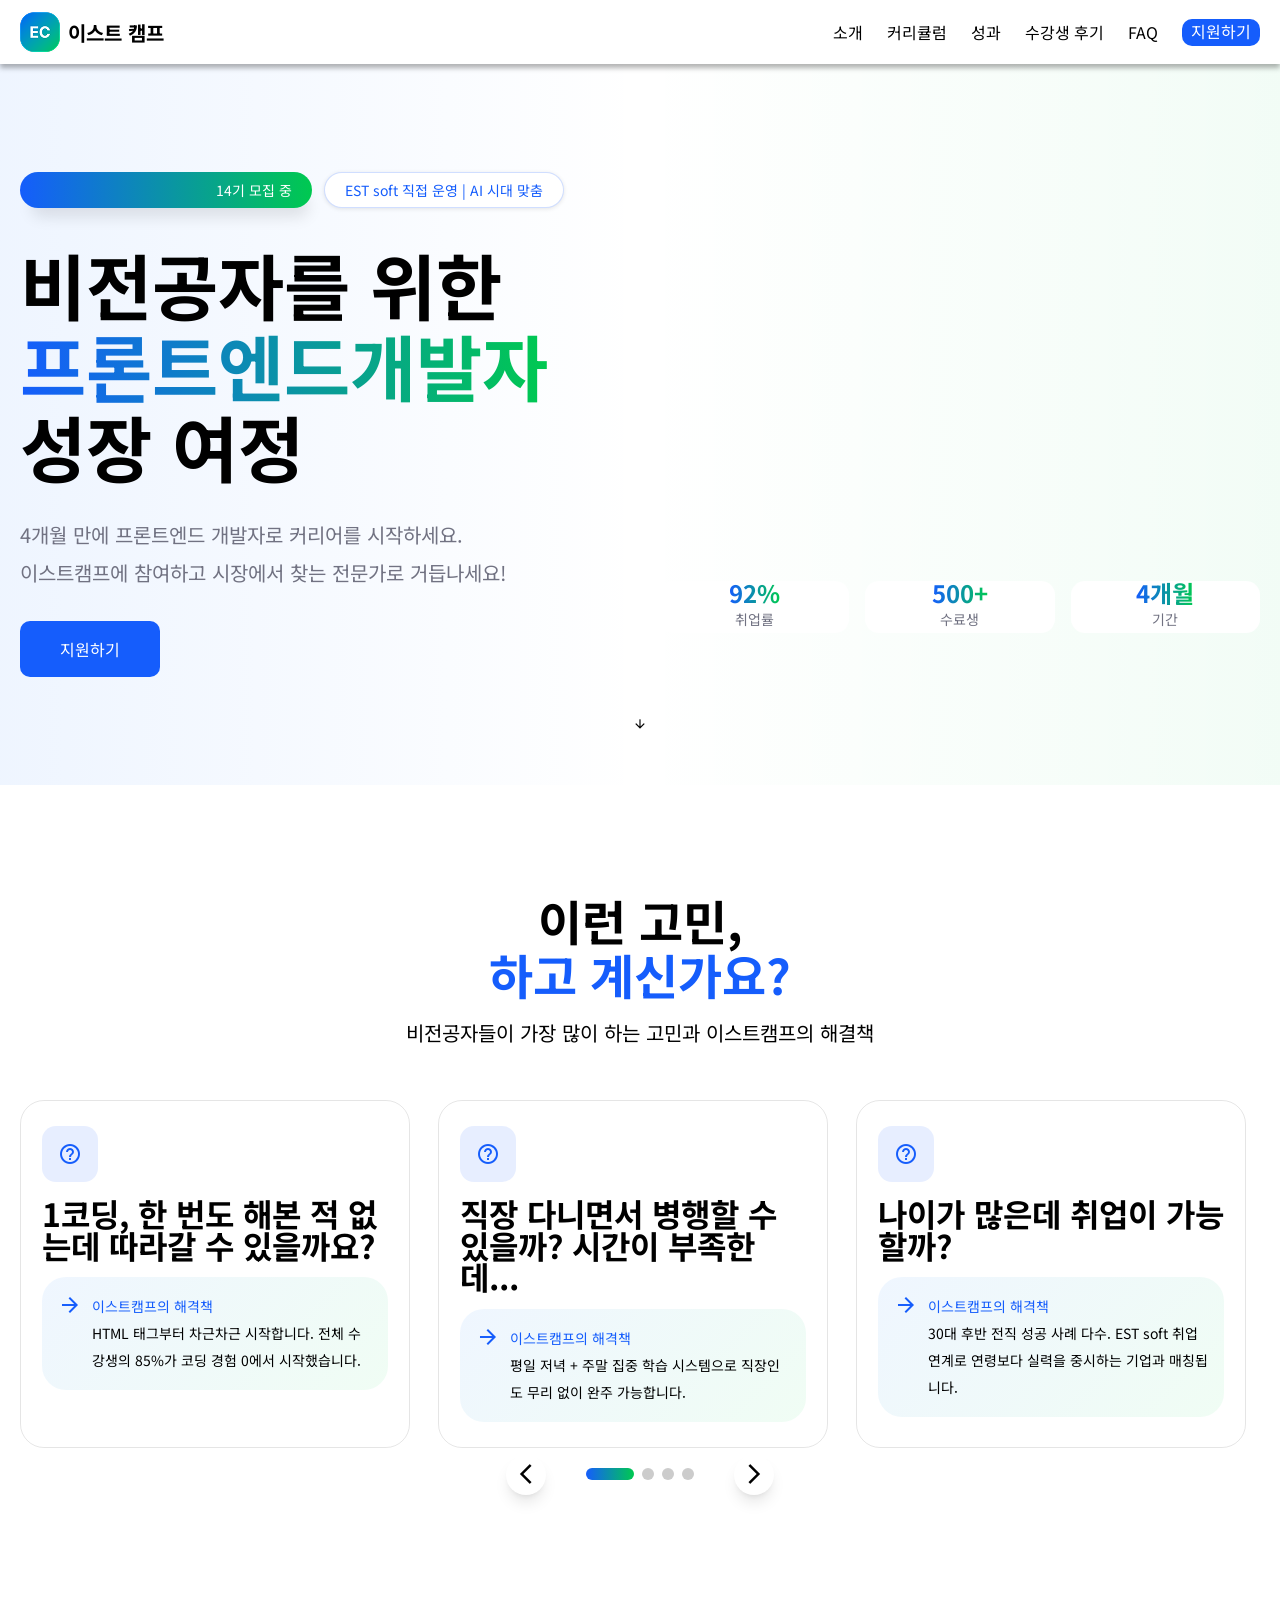
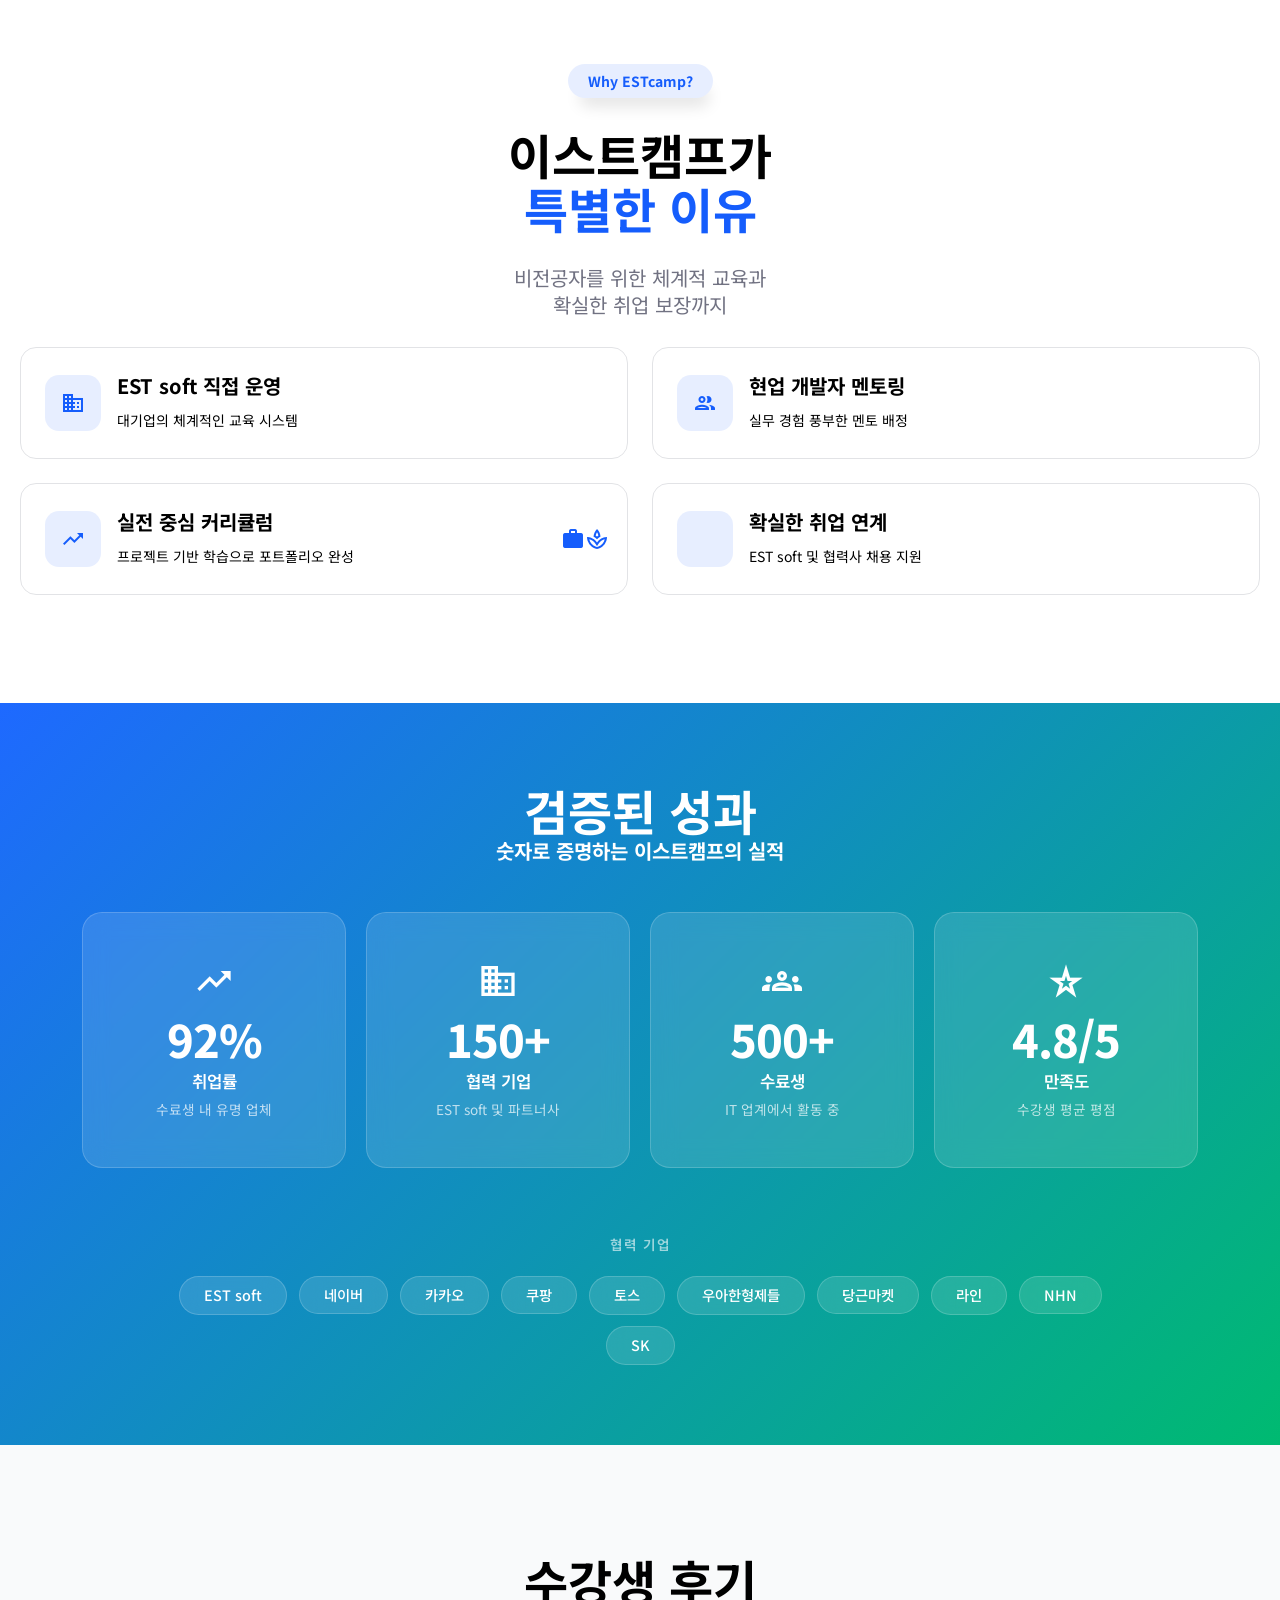
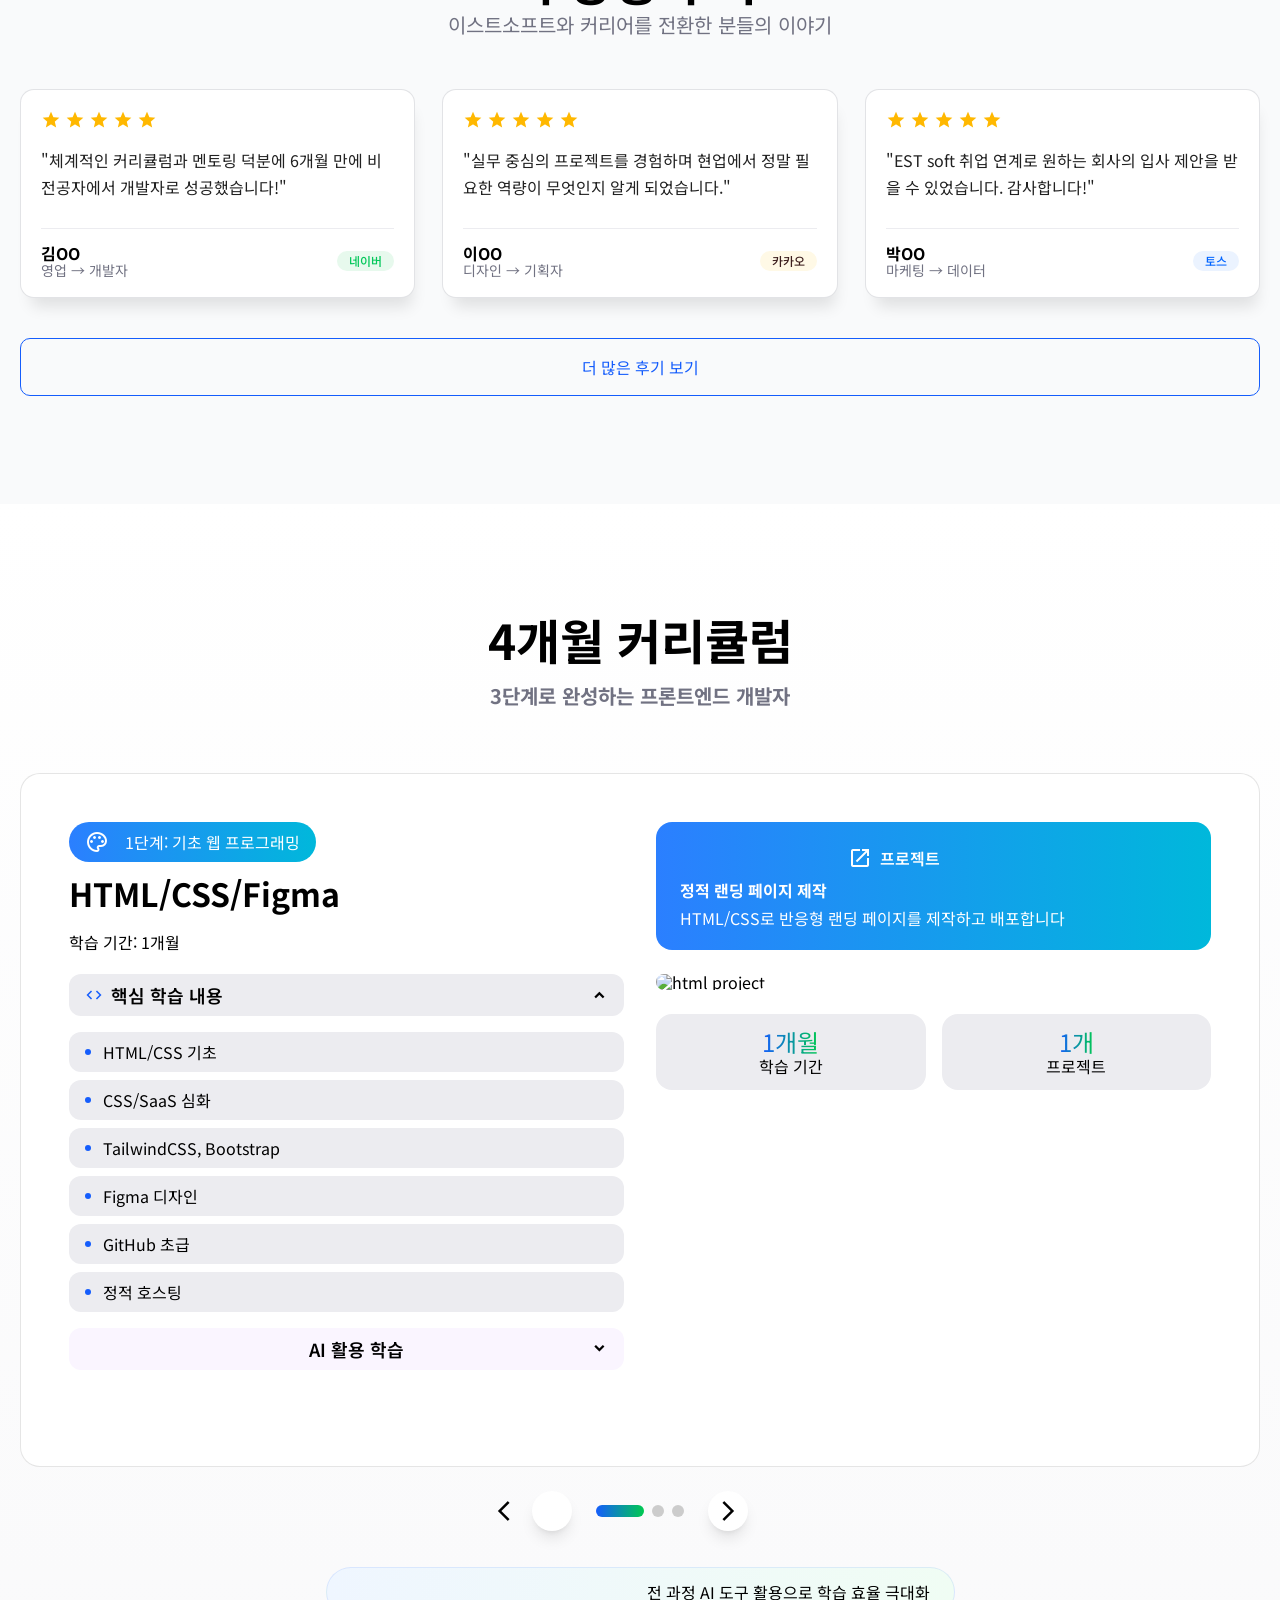
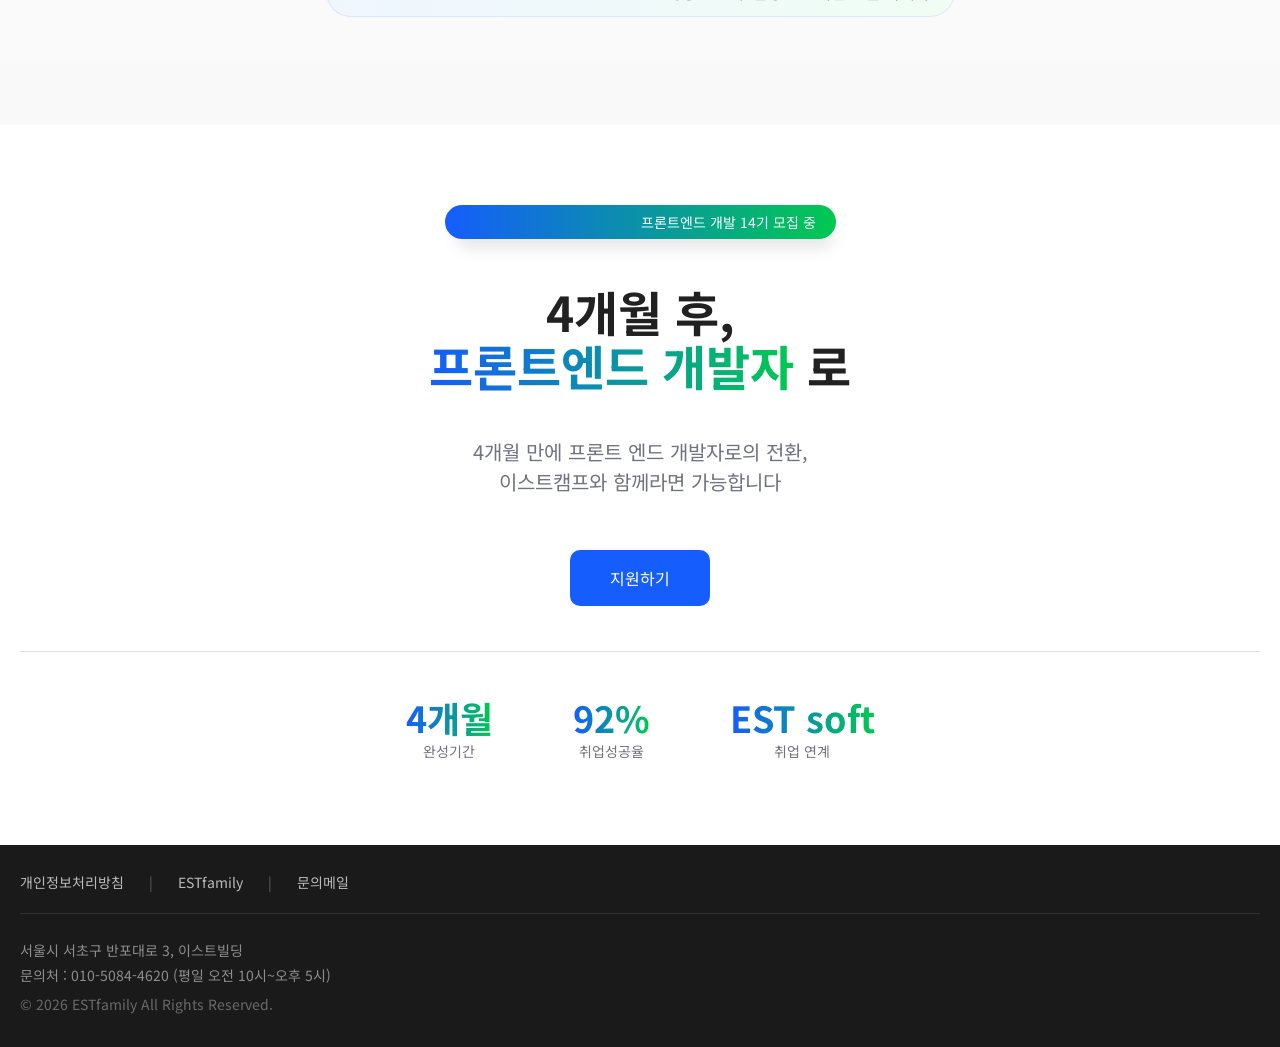
==== index.html @ 68cc57d1 "style: 수" ====
<!doctype html>
<html lang="ko">

<head>
  <meta charset="UTF-8" />
  <meta name="viewport" content="width=device-width, initial-scale=1.0" />
  <title>이스트캠프 | 프론트엔드 14기</title>
  <link rel="preconnect" href="https://fonts.googleapis.com" />
  <link rel="preconnect" href="https://fonts.gstatic.com" crossorigin />
  <link href="https://fonts.googleapis.com/css2?family=Noto+Sans+KR:wght@100..900&display=swap" rel="stylesheet" />
  <link href="https://fonts.googleapis.com/icon?family=Material+Icons" rel="stylesheet" />
  <link href="https://fonts.googleapis.com/icon?family=Material+Icons+Outlined" rel="stylesheet" />
  <link rel="stylesheet" href="https://cdnjs.cloudflare.com/ajax/libs/font-awesome/7.0.1/css/all.min.css"
    integrity="sha512-2SwdPD6INVrV/lHTZbO2nodKhrnDdJK9/kg2XD1r9uGqPo1cUbujc+IYdlYdEErWNu69gVcYgdxlmVmzTWnetw=="
    crossorigin="anonymous" referrerpolicy="no-referrer" />
  <link rel="stylesheet" href="css/common.css" />
  <link rel="stylesheet" href="css/index.css" />
</head>

<body>
  <!-- header - 김기용 -->
  <header class="header">
    <div class="container">
      <h1 class="logo">
        <a href="index.html">
          <img src="img/logo.png" alt="logo" />
          <span class="hidden">EC</span>
        </a>
        <a href="index.html " class="text-logo">이스트 캠프</a>
      </h1>
      <nav>
        <ul>
          <li>
            <a href="#" class="text-nav">소개</a>
          </li>
          <li>
            <a href="#" class="text-nav">커리큘럼</a>
          </li>
          <li>
            <a href="#" class="text-nav">성과</a>
          </li>
          <li>
            <a href="#" class="text-nav">수강생 후기</a>
          </li>
          <li>
            <a href="#" class="text-nav">FAQ</a>
          </li>
          <li>
            <a href="#" class="btn btn-header">지원하기</a>
          </li>
        </ul>
      </nav>
    </div>
  </header>
  <main>
    <!-- hero sectiton - 송민혁 -->
    <section class="hero">
      <div class="container hero-wrapper">
        <header class="hero-content">
          <div class="badge-wrapper">
            <div class="badge">
              <span class="material-icons-outlined">auto_awesome</span>
              <span>14기 모집 중</span>
            </div>
            <div class="badge hero-badge-highlight">
              <span>EST soft 직접 운영 | AI 시대 맞춤</span>
            </div>
          </div>
          <h2 class="text-heading-3xl">
            비전공자를 위한
            <br />
            <span class="hero-highlight">프론트엔드개발자</span>
            <br />
            성장 여정
          </h2>
          <div class="hero-proposal">
            <p>
              4개월 만에 프론트엔드 개발자로
              <span class="mobile-br">커리어를 시작하세요.</span>
            </p>
            <p>
              이스트캠프에 참여하고
              <span class="mobile-br">
                시장에서 찾는 전문가로 거듭나세요!
              </span>
            </p>
          </div>
          <a href="#" class="btn">지원하기</a>
        </header>
        <div class="hero-media">
          <div class="hero-video">
            <iframe title="est camp 소개 동영상"
              src="https://www.youtube-nocookie.com/embed/PWPERYpcpDg?si=aZOlWCtdLOtE6-eq&autoplay=1&mute=1"
              allow="autoplay"></iframe>
          </div>
          <ul class="hero-stat-wrapper">
            <li class="stat-item">
              <strong>92%</strong>
              <p>취업률</p>
            </li>
            <li class="stat-item">
              <strong>500+</strong>
              <p>수료생</p>
            </li>
            <li class="stat-item">
              <strong>4개월</strong>
              <p>기간</p>
            </li>
          </ul>
        </div>
      </div>
      <span class="material-icons-outlined arrow-down" aria-hidden="true">
        arrow_downward
      </span>
    </section>

    <!-- problem section - 김기용 -->
    <section class="problem">
      <div class="container problem-wrapper">
        <div class="flex-column problem-content">
          <h2 class="text-heading-2xl">
            이런 고민,
            <br />
            <span>하고 계신가요?</span>
          </h2>
          <p>비전공자들이 가장 많이 하는 고민과 이스트캠프의 해결책</p>
        </div>
        <div class="problem-slide">
          <input type="radio" name="slide" id="slide01" checked />
          <input type="radio" name="slide" id="slide02" />
          <input type="radio" name="slide" id="slide03" />
          <input type="radio" name="slide" id="slide04" />
          <div class="slide">
            <div class="question">
              <div class="icon-box">
                <span class="material-icons-outlined">help_outline</span>
              </div>
              <h3 class="question-text text-heading-xl">
                1코딩, 한 번도 해본 적 없는데 따라갈 수 있을까요?
              </h3>
              <div class="answer-box">
                <span class="material-icons-outlined">arrow_forward</span>
                <div class="answer">
                  <p>이스트캠프의 해격책</p>
                  <p>
                    HTML 태그부터 차근차근 시작합니다. 전체 수강생의 85%가
                    코딩 경험 0에서 시작했습니다.
                  </p>
                </div>
              </div>
            </div>
            <div class="question">
              <div class="icon-box">
                <span class="material-icons-outlined">help_outline</span>
              </div>
              <h3 class="question-text text-heading-xl">
                직장 다니면서 병행할 수 있을까? 시간이 부족한데...
              </h3>
              <div class="answer-box">
                <span class="material-icons-outlined">arrow_forward</span>
                <div class="answer">
                  <p>이스트캠프의 해격책</p>
                  <p>
                    평일 저녁 + 주말 집중 학습 시스템으로 직장인도 무리 없이
                    완주 가능합니다.
                  </p>
                </div>
              </div>
            </div>
            <div class="question">
              <div class="icon-box">
                <span class="material-icons-outlined">help_outline</span>
              </div>
              <h3 class="question-text text-heading-xl">
                나이가 많은데 취업이 가능할까?
              </h3>
              <div class="answer-box">
                <span class="material-icons-outlined">arrow_forward</span>
                <div class="answer">
                  <p>이스트캠프의 해격책</p>
                  <p>
                    30대 후반 전직 성공 사례 다수. EST soft 취업 연계로
                    연령보다 실력을 중시하는 기업과 매칭됩니다.
                  </p>
                </div>
              </div>
            </div>
            <div class="question">
              <div class="icon-box">
                <span class="material-icons-outlined">help_outline</span>
              </div>
              <h3 class="question-text text-heading-xl">
                수강료를 투자했는데 실패하면 어떡하지?
              </h3>
              <div class="answer-box">
                <span class="material-icons-outlined">arrow_forward</span>
                <div class="answer">
                  <p>이스트캠프의 해격책</p>
                  <p>
                    1:1 멘토링과 학습 관리 시스템으로 중도 포기율 5% 미만.
                    완주율 95%를 자랑합니다.
                  </p>
                </div>
              </div>
            </div>
            <div class="question">
              <div class="icon-box">
                <span class="material-icons-outlined">help_outline</span>
              </div>
              <h3 class="question-text text-heading-xl">
                혼자 공부하다 막히면 어떻게 하지?
              </h3>
              <div class="answer-box">
                <span class="material-icons-outlined">arrow_forward</span>
                <div class="answer">
                  <p>이스트캠프의 해격책</p>
                  <p>
                    24시간 질문 채널과 주 3회 실시간 멘토링으로 막히는 부분을
                    즉시 해결합니다.
                  </p>
                </div>
              </div>
            </div>
            <div class="question">
              <div class="icon-box">
                <span class="material-icons-outlined">help_outline</span>
              </div>
              <h3 class="question-text text-heading-xl">
                포트폴리오가 없는데 어떻게 취업하지?
              </h3>
              <div class="answer-box">
                <span class="material-icons-outlined">arrow_forward</span>
                <div class="answer">
                  <p>이스트캠프의 해격책</p>
                  <p>
                    3개의 실전 프로젝트로 취업에 필요한 포트폴리오를
                    자연스럽게 완성합니다.
                  </p>
                </div>
              </div>
            </div>
          </div>
          <div class="slide-button">
            <a href="">
              <label for="slide01" class="left">
                <span class="material-icons-outlined">arrow_back_ios</span>
              </label>
              <label for="slide01" class="left">
                <span class="material-icons-outlined">arrow_back_ios</span>
              </label>
              <label for="slide02" class="left">
                <span class="material-icons-outlined">arrow_back_ios</span>
              </label>
              <label for="slide03" class="left">
                <span class="material-icons-outlined">arrow_back_ios</span>
              </label>
            </a>
            <div class="problem-nav">
              <div></div>
              <div></div>
              <div></div>
              <div></div>
            </div>
            <a href="">
              <label for="slide02" class="right">
                <span class="material-icons-outlined">arrow_forward_ios</span>
              </label>
              <label for="slide03" class="right">
                <span class="material-icons-outlined">arrow_forward_ios</span>
              </label>
              <label for="slide04" class="right">
                <span class="material-icons-outlined">arrow_forward_ios</span>
              </label>
              <label for="slide04" class="right">
                <span class="material-icons-outlined">arrow_forward_ios</span>
              </label>
            </a>
          </div>
        </div>
      </div>
    </section>

    <!-- solution section - 송민혁 -->
    <section>
      <div class="container solution">
        <header>
          <div class="badge solution-badge">
            <span>Why ESTcamp?</span>
          </div>
          <h3 class="text-heading-2xl">
            이스트캠프가
            <br />
            <span class="solution-highlight">특별한 이유</span>
          </h3>
          <p class="solution-desc">
            비전공자를 위한 체계적 교육과
            <br />
            확실한 취업 보장까지
          </p>
        </header>
        <ul class="solution-card-container">
          <li class="solution-card-wrapper">
            <div class="solution-card">
              <div class="icon-box">
                <span class="material-icons-outlined">business</span>
              </div>
              <div class="solution-card-text">
                <h4 class="text-heading-l">EST soft 직접 운영</h4>
                <p class="solution-card-desc">
                  대기업의 체계적인 교육 시스템
                </p>
              </div>
            </div>
            <div class="solution-card">
              <div class="icon-box">
                <span class="material-icons-outlined">people</span>
              </div>
              <div class="solution-card-text">
                <h4 class="text-heading-l">현업 개발자 멘토링</h4>
                <p class="solution-card-desc">실무 경험 풍부한 멘토 배정</p>
              </div>
            </div>
          </li>
          <li class="solution-card-wrapper">
            <div class="solution-card">
              <div class="icon-box">
                <span class="material-icons-outlined">trending_up</span>
              </div>
              <div class="solution-card-text">
                <h4 class="text-heading-l">실전 중심 커리큘럼</h4>
                <p class="solution-card-desc">
                  프로젝트 기반 학습으로 포트폴리오 완성
                </p>
              </div>
            </div>
            <div class="solution-card">
              <div class="icon-box">
                <span class="material-icons-outlined">workspace_premium</span>
              </div>
              <div class="solution-card-text">
                <h4 class="text-heading-l">확실한 취업 연계</h4>
                <p class="solution-card-desc">EST soft 및 협력사 채용 지원</p>
              </div>
            </div>
          </li>
        </ul>
      </div>
    </section>

    <!-- result section - 강형규 -->
    <section class="result" aria-labelledby="result-title">
      <div class="container flex-column margin-auto">
        <header class="result-header">
          <h3 id="result-title" class="text-heading-2xl">검증된 성과</h3>
          <p class="text-heading-l">숫자로 증명하는 이스트캠프의 실적</p>
        </header>

        <div class="result-grid">
          <div class="result-card">
            <span class="material-icons-outlined result-icon">
              trending_up
            </span>
            <div class="result-value">92%</div>
            <p class="result-label">
              취업률
              <br />
              <span>수료생 내 유명 업체</span>
            </p>
          </div>

          <div class="result-card">
            <span class="material-icons-outlined result-icon">business</span>
            <div class="result-value">150+</div>
            <p class="result-label">
              협력 기업
              <br />
              <span>EST soft 및 파트너사</span>
            </p>
          </div>

          <div class="result-card">
            <span class="material-icons-outlined result-icon">groups</span>
            <div class="result-value">500+</div>
            <p class="result-label">
              수료생
              <br />
              <span>IT 업계에서 활동 중</span>
            </p>
          </div>

          <div class="result-card">
            <span class="material-icons-outlined result-icon">star_rate</span>
            <div class="result-value">4.8/5</div>
            <p class="result-label">
              만족도
              <br />
              <span>수강생 평균 평점</span>
            </p>
          </div>
        </div>

        <footer class="partner-footer">
          <p class="partner-title">협력 기업</p>
          <div class="partner-list">
            <button class="partner-chip">EST soft</button>
            <button class="partner-chip">네이버</button>
            <button class="partner-chip">카카오</button>
            <button class="partner-chip">쿠팡</button>
            <button class="partner-chip">토스</button>
            <button class="partner-chip">우아한형제들</button>
            <button class="partner-chip">당근마켓</button>
            <button class="partner-chip">라인</button>
            <button class="partner-chip">NHN</button>
            <button class="partner-chip">SK</button>
          </div>
        </footer>
      </div>
    </section>

    <!-- review section - 강형규 -->
    <section class="review" aria-labelledby="review-title">
      <div class="container flex-column margin-auto">
        <header class="review-header">
          <h3 id="review-title" class="text-heading-2xl">수강생 후기</h3>
          <p class="review-subtitle">
            이스트소프트와 커리어를 전환한 분들의 이야기
          </p>
        </header>

        <div class="review-grid">
          <article class="review-card">
            <div class="review-rating">
              <span class="material-icons">star</span>
              <span class="material-icons">star</span>
              <span class="material-icons">star</span>
              <span class="material-icons">star</span>
              <span class="material-icons">star</span>
            </div>
            <p class="review-text">
              "체계적인 커리큘럼과 멘토링 덕분에 6개월 만에 비전공자에서
              개발자로 성공했습니다!"
            </p>
            <div class="review-author">
              <div class="author-info">
                <span class="author-name">김OO</span>
                <span class="author-path">영업 → 개발자</span>
              </div>
              <span class="company-badge naver">네이버</span>
            </div>
          </article>

          <article class="review-card">
            <div class="review-rating">
              <span class="material-icons">star</span>
              <span class="material-icons">star</span>
              <span class="material-icons">star</span>
              <span class="material-icons">star</span>
              <span class="material-icons">star</span>
            </div>
            <p class="review-text">
              "실무 중심의 프로젝트를 경험하며 현업에서 정말 필요한 역량이
              무엇인지 알게 되었습니다."
            </p>
            <div class="review-author">
              <div class="author-info">
                <span class="author-name">이OO</span>
                <span class="author-path">디자인 → 기획자</span>
              </div>
              <span class="company-badge kakao">카카오</span>
            </div>
          </article>

          <article class="review-card">
            <div class="review-rating">
              <span class="material-icons">star</span>
              <span class="material-icons">star</span>
              <span class="material-icons">star</span>
              <span class="material-icons">star</span>
              <span class="material-icons">star</span>
            </div>
            <p class="review-text">
              "EST soft 취업 연계로 원하는 회사의 입사 제안을 받을 수
              있었습니다. 감사합니다!"
            </p>
            <div class="review-author">
              <div class="author-info">
                <span class="author-name">박OO</span>
                <span class="author-path">마케팅 → 데이터</span>
              </div>
              <span class="company-badge toss">토스</span>
            </div>
          </article>
        </div>

        <div class="review-footer">
          <a href="#" class="btn btn-review-more">더 많은 후기 보기</a>
        </div>
      </div>
    </section>

    <!-- curriculum section - 안건욱 -->
    <section class="curriculum" aria-labelledby="curriculum-title">
      <div class="container flex-column margin-auto">
        <header class="curriculum-header">
          <h3 id="curriculum-title" class="text-heading-2xl">
            4개월 커리큘럼
          </h3>
          <p class="text-heading-l">3단계로 완성하는 프론트엔드 개발자</p>
        </header>
        <div class="curriculum-track" aria-roledescription="carousel" tabindex="0">
          <article class="curriculum-slide" aria-roledescription="slide" aria-labelledby="html-curriculum-title"
            id="card-1">
            <div class="curriculum-slide-content">
              <div class="curriculum-slide-tag">
                <span class="material-icons-outlined" aria-hidden="true">
                  palette
                </span>
                <span>1단계: 기초 웹 프로그래밍</span>
              </div>
              <h4 id="html-curriculum-title" class="text-heading-xl">
                HTML/CSS/Figma
              </h4>
              <p>학습 기간: 1개월</p>
              <details open class="curriculum-core">
                <summary class="curriculum-core-title">
                  <span>
                    <span class="material-icons-outlined" aria-hidden="true">
                      code
                    </span>
                    핵심 학습 내용
                  </span>
                </summary>
                <ul class="curriculum-core-list">
                  <li>HTML/CSS 기초</li>
                  <li>CSS/SaaS 심화</li>
                  <li>TailwindCSS, Bootstrap</li>
                  <li>Figma 디자인</li>
                  <li>GitHub 초급</li>
                  <li>정적 호스팅</li>
                </ul>
              </details>
              <details>
                <summary class="curriculum-ai-title">
                  <span>
                    <span class="material-icons-outlined" aria-hidden="true">
                      auto_awesome
                    </span>
                    AI 활용 학습
                  </span>
                </summary>
                <ul class="curriculum-ai-list">
                  <li>
                    <span class="material-icons-outlined" aria-hidden="true">
                      auto_awesome
                    </span>
                    AI로 HTML/CSS 코드 생성
                  </li>
                  <li>
                    <span class="material-icons-outlined" aria-hidden="true">
                      auto_awesome
                    </span>
                    Figma AI 플러그인으로 와이어프레임 생성
                  </li>
                  <li>
                    <span class="material-icons-outlined" aria-hidden="true">
                      auto_awesome
                    </span>
                    AI 이미지 생성으로 UI 제작
                  </li>
                </ul>
              </details>
            </div>
            <div class="curriculum-slide-visual">
              <div class="curriculum-project">
                <h5>
                  <span class="material-icons-outlined" aria-hidden="true">
                    rocket_launch
                  </span>
                  <span>프로젝트</span>
                </h5>
                <p class="curriculum-project-name">정적 랜딩 페이지 제작</p>
                <p>HTML/CSS로 반응형 랜딩 페이지를 제작하고 배포합니다</p>
              </div>
              <img class="curriculum-image"
                src="https://images.unsplash.com/photo-1634084462412-b54873c0a56d?crop=entropy&cs=tinysrgb&fit=max&fm=jpg&ixid=M3w3Nzg4Nzd8MHwxfHNlYXJjaHwzfHxtb2Rlcm4lMjB3ZWJzaXRlJTIwbGFuZGluZyUyMHBhZ2UlMjBkZXNpZ258ZW58MXx8fHwxNzc3NjExMTA0fDA&ixlib=rb-4.1.0&q=80&w=1080"
                alt="html project" loading="lazy" />
              <div class="curriculum-stats">
                <div class="curriculum-stat">
                  <p>1개월</p>
                  <p>학습 기간</p>
                </div>
                <div class="curriculum-stat">
                  <p>1개</p>
                  <p>프로젝트</p>
                </div>
              </div>
            </div>
          </article>
          <article class="curriculum-slide" aria-roledescription="slide" aria-labelledby="javascript-curriculum-title"
            id="card-2">
            <div class="curriculum-slide-content">
              <div class="curriculum-slide-tag">
                <span class="material-icons-outlined" aria-hidden="true">
                  code
                </span>
                <span>2단계: 동적 웹 프로그래밍</span>
              </div>
              <h4 id="javascript-curriculum-title" class="text-heading-xl">
                JavaScript
              </h4>
              <p>학습 기간: 1개월</p>
              <details open class="curriculum-core">
                <summary class="curriculum-core-title">
                  <span>
                    <span class="material-icons-outlined" aria-hidden="true">
                      code
                    </span>
                    핵심 학습 내용
                  </span>
                </summary>
                <ul class="curriculum-core-list">
                  <li>JavaScript 프로그래밍</li>
                  <li>JavaScript 코딩테스트</li>
                  <li>HTTP/HTTPS 통신</li>
                  <li>웹 개발자 도구</li>
                  <li>성능 측정/최적화</li>
                  <li>Web Vitals 분석</li>
                </ul>
              </details>
              <details>
                <summary class="curriculum-ai-title">
                  <span>
                    <span class="material-icons-outlined" aria-hidden="true">
                      auto_awesome
                    </span>
                    AI 활용 학습
                  </span>
                </summary>
                <ul class="curriculum-ai-list">
                  <li>
                    <span class="material-icons-outlined" aria-hidden="true">
                      auto_awesome
                    </span>
                    AI로 간단한 JS 코드 작성
                  </li>
                  <li>
                    <span class="material-icons-outlined" aria-hidden="true">
                      auto_awesome
                    </span>
                    테스트 코드 자동 생성
                  </li>
                </ul>
              </details>
            </div>
            <div class="curriculum-slide-visual">
              <div class="curriculum-project">
                <h5>
                  <span class="material-icons-outlined" aria-hidden="true">
                    rocket_launch
                  </span>
                  <span>프로젝트</span>
                </h5>
                <p class="curriculum-project-name">인터랙티브 웹 앱</p>
                <p>
                  JavaScript로 동적인 기능을 가진 웹 애플리케이션을 구현합니다
                </p>
              </div>
              <img class="curriculum-image"
                src="https://images.unsplash.com/photo-1551288049-bebda4e38f71?crop=entropy&cs=tinysrgb&fit=max&fm=jpg&ixid=M3w3Nzg4Nzd8MHwxfHNlYXJjaHwzfHxpbnRlcmFjdGl2ZSUyMHdlYiUyMGFwcGxpY2F0aW9uJTIwZGFzaGJvYXJkfGVufDF8fHx8MTc3NzYxMTEwNHww&ixlib=rb-4.1.0&q=80&w=1080"
                alt="javascript project" loading="lazy" />
              <div class="curriculum-stats">
                <div class="curriculum-stat">
                  <p>1개월</p>
                  <p>학습 기간</p>
                </div>
                <div class="curriculum-stat">
                  <p class="">1개</p>
                  <p>프로젝트</p>
                </div>
              </div>
            </div>
          </article>
          <article class="curriculum-slide" aria-roledescription="slide" aria-labelledby="react-curriculum-title"
            id="card-3">
            <div class="curriculum-slide-content">
              <div class="curriculum-slide-tag">
                <span class="material-icons-outlined" aria-hidden="true">
                  rocket_launch
                </span>
                <span>3단계: React 프로젝트</span>
              </div>
              <h4 id="react-curriculum-title" class="text-heading-xl">
                React/TypeScript/Firebase
              </h4>
              <p>학습 기간: 2개월</p>
              <details open class="curriculum-core">
                <summary class="curriculum-core-title">
                  <span>
                    <span class="material-icons-outlined" aria-hidden="true">
                      code
                    </span>
                    핵심 학습 내용
                  </span>
                </summary>
                <ul class="curriculum-core-list">
                  <li>React.js/TypeScript</li>
                  <li>TDD 개발</li>
                  <li>웹팩 번들링</li>
                  <li>GitHub 중급</li>
                  <li>Firebase 백엔드</li>
                  <li>테스트 (Jest, TDD)</li>
                  <li>성능 최적화</li>
                </ul>
              </details>
              <details>
                <summary class="curriculum-ai-title">
                  <span>
                    <span class="material-icons-outlined" aria-hidden="true">
                      auto_awesome
                    </span>
                    AI 활용 학습
                  </span>
                </summary>
                <ul class="curriculum-ai-list">
                  <li>
                    <span class="material-icons-outlined" aria-hidden="true">
                      auto_awesome
                    </span>
                    React + AI API 연동
                  </li>
                  <li>
                    <span class="material-icons-outlined" aria-hidden="true">
                      auto_awesome
                    </span>
                    Copilot으로 TypeScript 자동완성
                  </li>
                  <li>
                    <span class="material-icons-outlined" aria-hidden="true">
                      auto_awesome
                    </span>
                    AI 기반 코드 리팩토링
                  </li>
                </ul>
              </details>
            </div>
            <div class="curriculum-slide-visual">
              <div class="curriculum-project">
                <h5>
                  <span class="material-icons-outlined" aria-hidden="true">
                    rocket_launch
                  </span>
                  <span>프로젝트</span>
                </h5>
                <p class="curriculum-project-name text-body-xl">
                  팀 협업 SPA 프로젝트
                </p>
                <p>
                  React로 완성도 높은 Single Page Application을 팀과 함께
                  구축합니다
                </p>
              </div>
              <img class="curriculum-image"
                src="https://images.unsplash.com/photo-1633356122544-f134324a6cee?crop=entropy&cs=tinysrgb&fit=max&fm=jpg&ixid=M3w3Nzg4Nzd8MHwxfHNlYXJjaHwxfHxyZWFjdCUyMGFwcGxpY2F0aW9uJTIwbW9iaWxlJTIwcmVzcG9uc2l2ZXxlbnwxfHx8fDE3Nzc2MTExMDV8MA&ixlib=rb-4.1.0&q=80&w=1080"
                alt="react project" loading="lazy" />
              <div class="curriculum-stats">
                <div class="curriculum-stat">
                  <p>2개월</p>
                  <p>학습 기간</p>
                </div>
                <div class="curriculum-stat">
                  <p>1개</p>
                  <p>프로젝트</p>
                </div>
              </div>
            </div>
          </article>
        </div>
        <div class="curriculum-navigation">
          <a href="#card-1" class="previous previous-first" aria-hidden="true" tabindex="-1" inert>
            <span class="material-icons-outlined" aria-hidden="true">
              arrow_back_ios_new
            </span>
          </a>
          <a href="#card-1" class="previous previous-second" aria-hidden="true" tabindex="-1">
            <span class="material-icons-outlined" aria-hidden="true">
              arrow_back_ios_new
            </span>
          </a>
          <a href="#card-2" class="previous previous-third" aria-hidden="true" tabindex="-1">
            <span class="material-icons-outlined" aria-hidden="true">
              arrow_back_ios_new
            </span>
          </a>
          <div class="navigation-indicators" aria-hidden="true">
            <div></div>
            <div></div>
            <div></div>
          </div>
          <a href="#card-2" class="next next-first" aria-label="다음 슬라이드">
            <span class="material-icons-outlined" aria-hidden="true">
              arrow_forward_ios
            </span>
          </a>
          <a href="#card-3" class="next next-second" aria-label="다음 슬라이드">
            <span class="material-icons-outlined" aria-hidden="true">
              arrow_forward_ios
            </span>
          </a>
          <a href="#card-3" class="next next-third" aria-label="다음 슬라이드" inert>
            <span class="material-icons-outlined" aria-hidden="true">
              arrow_forward_ios
            </span>
          </a>
        </div>

        <div class="curriculum-badge">
          <span class="material-icons-outlined" aria-hidden="true">
            auto_awesome
          </span>
          전 과정 AI 도구 활용으로 학습 효율 극대화
        </div>
      </div>
    </section>
    <!-- //안건욱 -->

    <!-- cta section - 남윤동 -->
    <section class="cta" aria-labelledby="cta-title">
      <div class="container">
        <div class="cta-content">
          <div class="badge">
            <span class="material-icons-outlined">auto_awesome</span>
            <span>프론트엔드 개발 14기 모집 중</span>
          </div>

          <h2 id="cta-title" class="cta-heading">
            4개월 후,
            <br />
            <span class="gradient-text">프론트엔드 개발자</span>
            로
          </h2>
          <p class="cta-desc">
            4개월 만에 프론트 엔드 개발자로의 전환,
            <br />
            이스트캠프와 함께라면 가능합니다
          </p>

          <div class="cta-action">
            <a href="#" class="btn">지원하기</a>
          </div>
        </div>
        <hr class="cta-divider" />

        <div class="cta-stats">
          <div class="stat-item">
            <p>4개월</p>
            <p>완성기간</p>
          </div>

          <div class="stat-item">
            <p>92%</p>
            <p>취업성공율</p>
          </div>

          <div class="stat-item">
            <p>EST soft</p>
            <p>취업 연계</p>
          </div>
        </div>
      </div>
    </section>
  </main>

  <!-- footer - 남윤동 -->
  <footer class="footer">
    <div class="container">
      <div class="footer-top">
        <!-- 왼쪽: 주요 정책 및 문의 링크 -->
        <div class="footer-links">
          <a href="#">개인정보처리방침</a>
          <span class="bar">|</span>
          <a href="https://estfamily.career.greetinghr.com/ko/esgsustainability" target="_blank">
            ESTfamily
          </a>
          <span class="bar">|</span>
          <a href="gamil.com" target="_blank">문의메일</a>
        </div>
        <div class="footer-social">
          <a href="http://pf.kakao.com/_xdIsun" aria-label="KakaoTalk" target="_blank">
            <i class="fa-brands fa-kakao-talk"></i>
          </a>
          <a href="https://www.instagram.com/estbootcamp/" aria-label="Instagram" target="_blank">
            <i class="fa-brands fa-instagram"></i>
          </a>
        </div>
      </div>

      <div class="footer-info">
        <address>서울시 서초구 반포대로 3, 이스트빌딩</address>
        <p>문의처 : 010-5084-4620 (평일 오전 10시~오후 5시)</p>
        <p class="copyright">&copy; 2026 ESTfamily All Rights Reserved.</p>
      </div>
    </div>
  </footer>
</body>

</html>
---- css/common.css ----
@import url(normalize.css);
@import url(reset.css);

:root {
  /* 레이아웃 */
  --container-max: 1272px;
  --container-tablet: 688px;
  --container-mobile: 360px;

  /* 폰트 변수 */
  --base-unit: 27px;
  --base-font: 16px;

  /* 여백 */
  --tablet-side-pd: 40px; /* 태블릿 좌우 여백 */
  --mob-side-pd: 16px; /* 모바일 좌우 여백 */

  /* 폰트 패밀리 */
  --font-primary: "Noto Sans KR", sans-serif;
  --font-logo: "Noto Sans", sans-serif;
  --font-icon: "Material Icons", sans-serif;

  /* 헤딩 요소 */
  --heading-3xl: calc(var(--base-font) * 4.5); /* 72px */
  --heading-2xl: calc(var(--base-font) * 3); /* 48px */
  --heading-xl: calc(var(--base-font) * 2); /* 32px */
  --heading-l: calc(var(--base-font) * 1.25); /* 20px */
  --heading-logo: calc(var(--base-font) * 1.125); /* 18px */

  /* 본문 크기 */
  --body-2xl: calc(var(--base-font) * 2.25); /* 36px */
  --body-xl: calc(var(--base-font) * 1.5); /* 24px */
  --body-l: calc(var(--base-font) * 1.25); /* 20px */
  --body-m: var(--base-font); /* 16px */
  --body-s: calc(var(--base-font) * 0.875); /* 14px */

  /* 굵기 (Font Weight) */
  --weight-bold: 700;
  --weight-medium: 500;
  --weight-regular: 400;

  /* 컬러 변수 */
  --color-primary: #155dfc;
  --color-primary-75: rgba(21, 93, 252, 0.75);
  --color-primary-10: rgba(21, 93, 252, 0.1);
  --color-black: #212121;
  --color-gray: #717282;
  --color-gray-20: rgba(113, 114, 130, 0.2);
  --color-white: #ffffff;

  /* 배경 */
  --color-bg-light: #f9fafb;
  --color-bg-blue: #e5f2ff;
  --color-bg-gray: #ececf0;
  --color-bg-purple: #faf5ff;

  /* 그라디언트 */
  --gradient-blue-green: linear-gradient(90deg, #155dfc 0%, #00c950 100%);
  --gradient-blue-cyan: linear-gradient(90deg, #2b7fff 0%, #00b8db 100%);
  --gradient-yellow-orange: linear-gradient(90deg, #f0b100 0%, #ff6900 100%);
  --gradient-purple-pink: linear-gradient(90deg, #ad46ff 0%, #f6339a 100%);
  --gradient-bg: linear-gradient(135deg, #ffffff 0%, #eff6ff 100%);
  --gradient-bg-blue-green: linear-gradient(
    90deg,
    rgba(43, 127, 255, 0.08) 0%,
    rgba(43, 127, 255, 0) 50%,
    rgba(0, 201, 80, 0.05) 100%
  );
}
/* body */
body {
  font-family: var(--font-primary);
}
/* 헤딩 위계 */
.text-heading-3xl {
  font-size: var(--heading-3xl);
  font-weight: var(--weight-bold);
  line-height: calc(var(--base-unit) * 3);
}
.text-heading-2xl {
  font-size: var(--heading-2xl);
  font-weight: var(--weight-bold);
  line-height: calc(var(--base-unit) * 2);
}
.text-heading-xl {
  font-size: var(--heading-xl);
  font-weight: var(--weight-bold);
  line-height: calc(var(--base-unit) * 1.168);
}
.text-heading-l {
  font-size: var(--heading-l);
  font-weight: var(--weight-bold);
  line-height: var(--base-unit);
}
.text-logo {
  font-size: var(--heading-l);
  font-weight: var(--weight-bold);
  line-height: var(--base-unit);
}

/* 레이아웃 */
section {
  padding: calc(var(--base-unit) * 4) 0;
}
@media (max-width: 768px) {
  section {
    padding: calc(var(--base-unit) * 2) 0;
  }
}
@media (max-width: 360px) {
  section {
    padding: calc(var(--base-unit) * 1) 0;
  }
}
.hidden {
  overflow: hidden;
  position: absolute;
  width: 1px;
  height: 1px;
  clip-path: inset(50%);
}
.flex-column {
  display: flex;
  justify-content: center;
  flex-direction: column;
}
.margin-auto {
  margin-inline: auto;
}
/* ─── 컨테이너 (Container) ──────────────────────────────── */
.container {
  margin: 0 auto;
  padding: 0 16px;
  width: 100%;
  max-width: var(--container-max);
  box-sizing: border-box;
}

@media (max-width: 768px) {
  .container {
    padding: 0 40px;
    max-width: var(--container-tablet);
  }
}

@media (max-width: 360px) {
  .container {
    padding: 0 16px;
    max-width: 328px;
  }
}
/* icon-box */
.icon-box {
  display: flex;
  align-items: center;
  justify-content: center;
  flex-shrink: 0;
  width: 56px;
  height: 56px;
  background-color: var(--color-primary-10); /* 연한 블루 배경 */
  border-radius: 14px;
}
.icon-box span {
  font-size: var(--body-xl);
  color: var(--color-primary);
}

/* 버튼 */
.btn {
  display: inline-block;
  padding: 20px 40px;
  background-color: var(--color-primary);
  color: white;
  transition: 0.3s ease;
  box-sizing: border-box;
  border-radius: 10px;
}
.btn-header {
  padding: 4px 9px;
}
.btn-mob {
  padding: 16px 116px;
}
.btn:hover {
  box-shadow: 0 8px 20px rgba(21, 93, 252, 0.25);
  background-color: #2467ff;
}
/* status-item */
.stat-item {
  display: inline-flex;
  gap: 1px;
  align-items: center;
  flex-direction: column;
  background: var(--color-white);
}
.stat-item > p {
  font-size: var(--body-s);
  line-height: var(--base-unit);
  color: var(--color-gray);
  text-align: center;
}
.stat-item strong {
  background: var(--gradient-blue-green);
  background-clip: text;
  font-size: var(--body-xl);
  font-weight: var(--weight-bold);
  color: transparent;
}
/* 뱃지 */
.badge {
  display: inline-flex;
  gap: 8px;
  align-items: center;
  padding: 10px 20px;
  box-shadow: 4px 16px 15px -7px rgba(0, 0, 0, 0.1);
  background: var(--gradient-blue-green);
  font-size: var(--body-s);
  color: white;
  border-radius: 9999px;
}
.badge .material-icons-outlined {
  font-size: var(--body-s);
}
---- css/index.css ----
/* ------------ header ------------------------------ */
.header {
  align-content: center;
  box-shadow: 0px 4px 5px 0 rgba(0, 0, 0, 0.3);
  position: sticky;
  top: 0;
  z-index: 1000;
  height: 64px;
  height: 64px;
  background: var(--color-white);
}
header .container {
  display: flex;
  justify-content: space-between;
}
/* logo */
header .container .logo {
  display: flex;
  gap: 8px;
  align-items: center;
  transition: 0.3s ease;
}
header .container .logo:hover {
  transform: scale(1.03);
}
/* 메뉴 */
header .container nav {
  align-content: center;
}
header .container nav ul {
  display: flex;
  gap: 24px;
}
header .container nav ul li {
  display: flex;
  justify-content: center;
}
header .container nav .text-nav {
  font-size: var(--base-font);
  line-height: var(--base-unit);
}
header .container nav .text-nav:hover {
  color: var(--color-primary);
}

/* ------------ hero ------------------------------ */
/* 배경색 */
.hero {
  position: relative;
  background: var(--gradient-bg-blue-green);
}
/* 레이아웃 */
.hero-wrapper {
  display: flex;
  align-items: center;
  justify-content: space-between;
}
/* content - 좌측 레이아웃 */
.hero-content {
  display: flex;
  gap: 35px;
  align-items: flex-start;
  flex-direction: column;
}

/* 뱃지 */
.badge-wrapper {
  display: flex;
  gap: 12px;
}
.hero-badge-highlight {
  border: 1px solid rgba(21, 93, 252, 0.2);
  box-shadow: 0 1px 4px 0 rgba(0, 0, 0, 0.1);
  background: var(--color-white);
  color: var(--color-primary);
}
/* hero - 하이라이트 */
.hero-highlight {
  background: linear-gradient(90deg, #155dfc 0%, #00c950 100%);
  background-clip: text;
  -webkit-background-clip: text;
  color: transparent;
}
/* hero - 설명 */
.hero-proposal p {
  font-size: var(--body-l);
  line-height: var(--base-unit);
  color: var(--color-gray);
}
.hero-proposal p:first-child {
  margin-bottom: 11px;
}
/* hero - 우측 media 레이아웃 */
.hero-media {
  display: flex;
  gap: 28px;
  flex-direction: column;
}
/* hero - 우측 비디오 */
.hero-video {
  overflow: hidden;
  border-radius: 20px;
}
.hero-video iframe {
  display: block;
  width: 600px;
  height: 337px;
  border-radius: 20px;
  transform: scale(1.03);
}
/* hero - status */
.hero-stat-wrapper {
  display: flex;
  gap: 16px;
  justify-content: space-between;
}
.hero-stat-wrapper .stat-item {
  flex: 1;
  border-radius: 14px;
}
/* 아래 화살표 */
.arrow-down {
  position: absolute;
  bottom: calc(var(--base-unit) * 2);
  left: 50%;
  font-size: var(--body-s);
  animation: arrow-bounce 1.5s infinite ease-in-out;
  transform: translateX(-50%);
}
@keyframes arrow-bounce {
  0%,
  100% {
    transform: translateY(0);
  }

  50% {
    transform: translateY(10px);
  }
}
/* ------hero - 태블릿----- */
@media (max-width: 1160px) {
  .hero-wrapper {
    gap: calc(var(--base-unit) * 2);
    flex-direction: column;
  }
  .hero-content {
    align-items: center;
  }
  .hero-content h2 {
    text-align: center;
  }
  .hero-proposal {
    text-align: center;
  }
}
@media (max-width: 768px) {
  .arrow-down {
    bottom: calc(var(--base-unit) * 1);
  }
}
@media (max-width: 650px) {
  .hero-content h2 {
    font-size: clamp(var(--heading-xl), 11vw, var(--heading-3xl));
    line-height: clamp(37px, 11vw, calc(var(--base-unit) * 3));
  }
  .hero-video iframe {
    width: clamp(328px, 92vw, 600px);
    height: auto;
    aspect-ratio: 16 / 9;
  }
}
@media (max-width: 360px) {
  .hero-content h2 {
    font-size: var(--heading-xl);
    line-height: 37px;
  }
  .badge-wrapper {
    flex-direction: column;
  }
  .hero-video iframe {
    width: 328px;
    aspect-ratio: 16 / 9;
  }
  .hero-proposal p {
    font-size: var(--body-s);
  }
  .mobile-br {
    display: block;
  }
  .hero-content .btn {
    align-self: stretch;
    text-align: center;
  }
  .arrow-down {
    bottom: calc(var(--base-unit) * 0.5);
  }
}

/* ------------ problem ------------------------------ */
.problem {
  background-color: var(--color-white);
}
.problem-wrapper {
  display: flex;
  gap: 54px;
  flex-direction: column;
}
.problem-content {
  display: flex;
  gap: 18px;
  text-align: center;
}
.problem-content h2 span {
  color: var(--color-primary);
}
.problem-content p {
  font-size: var(--body-l);
  font-weight: var(--weight-regular);
  line-height: var(--base-unit);
}
/*problem-slide */
.problem-slide {
  overflow: hidden;
}
.problem-slide input {
  display: none;
}

.problem-slide .slide {
  display: flex;
  gap: 28px;
  width: 200%;
}
.problem-slide .slide .question {
  display: flex;
  gap: 16px;
  flex-direction: column;
  padding: 25px 21px;
  border: 1px solid #0000001a;
  position: relative;
  width: calc(100% / 3);
  transition: transform 0.5s ease;
  border-radius: 1.5rem;
}
.question .answer-box {
  display: flex;
  gap: 10px;
  padding: 16px;
  background: linear-gradient(135deg, #eff6ff 0%, #f0fdf4 100%);
  border-radius: 1.5rem;
}
.question .answer-box span {
  color: var(--color-primary);
}
.question .answer-box .answer {
  font-size: var(--body-s);
  font-weight: var(--weight-regular);
  line-height: var(--base-unit);
}

.question .answer-box .answer p:nth-child(1) {
  color: var(--color-primary);
}
/* 슬라이드 */
.problem-slide [id="slide01"]:checked ~ .slide .question {
  transform: translateX(0);
}
.problem-slide [id="slide02"]:checked ~ .slide .question {
  transform: translateX(calc(-100% + -28px));
}
.problem-slide [id="slide03"]:checked ~ .slide .question {
  transform: translateX(calc(-200% + -56px));
}
.problem-slide [id="slide04"]:checked ~ .slide .question {
  transform: translateX(calc(-300% + -84px));
}
/* 버튼 */
.slide-button {
  align-content: center;
  position: absolute;
  left: 50%;
  height: 50px;
  transform: translateX(-50%);
}
.slide-button label {
  display: none;
  align-content: center;
  box-shadow:
    0 10px 15px -3px #0000001a,
    0 4px 6px -4px #0000001a;
  position: absolute;
  top: 7px;
  width: 40px;
  height: 40px;
  background-color: white;
  color: #000;
  text-align: center;
  border-radius: 50%;
}
.slide-button label:hover {
  background-color: var(--color-primary);
  color: white;
}
.slide-button .left {
  transform: translateX(-200%);
}
.slide-button .right {
  transform: translateX(100%);
}

.problem-slide [id="slide01"]:checked ~ .slide-button a label:nth-child(1) {
  display: inline-block;
}
.problem-slide [id="slide02"]:checked ~ .slide-button a label:nth-child(2) {
  display: inline-block;
}
.problem-slide [id="slide03"]:checked ~ .slide-button a label:nth-child(3) {
  display: inline-block;
}
.problem-slide [id="slide04"]:checked ~ .slide-button a label:nth-child(4) {
  display: inline-block;
}
/* nav */
.problem-nav {
  display: inline-flex;
  gap: 0.5rem;
  margin-inline: auto;
}
.problem-nav > * {
  width: 0.75rem;
  height: 0.75rem;
  background-color: #ccc;
  border-radius: 50%;
}
.problem-slide
  [id="slide01"]:checked
  ~ .slide-button
  .problem-nav
  div:nth-child(1) {
  width: 3rem;
  background: var(--gradient-blue-green);
  border-radius: 999px;
}
.problem-slide
  [id="slide02"]:checked
  ~ .slide-button
  .problem-nav
  div:nth-child(2) {
  width: 3rem;
  background: var(--gradient-blue-green);
  border-radius: 999px;
}
.problem-slide
  [id="slide03"]:checked
  ~ .slide-button
  .problem-nav
  div:nth-child(3) {
  width: 3rem;
  background: var(--gradient-blue-green);
  border-radius: 999px;
}
.problem-slide
  [id="slide04"]:checked
  ~ .slide-button
  .problem-nav
  div:nth-child(4) {
  width: 3rem;
  background: var(--gradient-blue-green);
  border-radius: 999px;
}
/* ------------ solution ------------------------------ */
/* 레이아웃 */
.solution {
  display: flex;
  gap: 29px;
  flex-direction: column;
}
.solution header {
  display: flex;
  gap: 29px;
  align-items: center;
  flex-direction: column;
  text-align: center;
}
/* 뱃지 */
.solution-badge {
  background: var(--color-primary-10);
  font-weight: var(--weight-bold);
  color: var(--color-primary);
}
.solution-highlight {
  color: var(--color-primary);
}
/* 설명 */
.solution-desc {
  font-size: var(--body-l);
  line-height: var(--base-unit);
  color: var(--color-gray);
}
/* 카드 */
.solution-card-container {
  display: flex;
  gap: 24px;
  flex-direction: column;
}
.solution-card-wrapper {
  display: flex;
  gap: 24px;
}
.solution-card {
  display: flex;
  gap: 16px;
  align-items: center;
  flex: 1;
  padding: 24px;
  border: 1px solid var(--color-gray-20);
  box-sizing: border-box;
  border-radius: 16px;
}
.solution-card-text {
  display: flex;
  gap: 8px;
  flex-direction: column;
}
.solution-card-desc {
  font-size: var(--body-s);
  line-height: var(--base-unit);
}
@media (max-width: 768px) {
  .solution-card-wrapper {
    flex-direction: column;
  }
}
@media (max-width: 360px) {
  .solution,
  .solution header,
  .solution-card-container,
  .solution-card-wrapper {
    gap: 16px;
  }
  .solution header h3 {
    font-size: var(--heading-xl);
    line-height: 37px;
  }
  .solution-desc {
    font-size: var(--body-s);
  }
}
/* ------------ result ------------------------------ */
.result {
  padding: 80px 0;
  background: linear-gradient(135deg, #1e69ff 0%, #00ba71 100%);
  color: var(--color-white);
  text-align: center;
}

.result .result-header {
  margin-bottom: 48px;
}

.result .result-header h2 {
  margin-bottom: 12px;
  font-weight: 800;
}

/* ── Result Grid & Card ── */
.result .result-grid {
  display: grid;
  gap: 20px;
  margin: 0 auto;
  width: 90%;
  max-width: 1200px;
  grid-template-columns: repeat(4, 1fr);
}

.result .result-card {
  padding: 48px 24px;
  border: 1px solid rgba(255, 255, 255, 0.18);
  background-color: rgba(255, 255, 255, 0.12);
  transition: all 0.3s cubic-bezier(0.4, 0, 0.2, 1);
  backdrop-filter: blur(12px);
  -webkit-backdrop-filter: blur(12px);
  border-radius: 20px;
}

.result .result-card:hover {
  border-color: rgba(255, 255, 255, 0.4);
  box-shadow: 0 12px 24px rgba(0, 0, 0, 0.15);
  background-color: rgba(255, 255, 255, 0.25);
  transform: translateY(-8px);
}

.result .result-card .result-icon {
  display: inline-block;
  margin-bottom: 16px;
  font-size: 2.5rem;
}

.result .result-card .result-value {
  margin-bottom: 8px;
  font-size: 2.8rem;
  font-weight: 800;
  letter-spacing: -1px;
}

.result .result-card .result-label {
  font-size: 1.05rem;
  font-weight: 600;
  line-height: 1.5;
}

.result .result-card .result-label span {
  display: block;
  margin-top: 4px;
  font-size: 0.85rem;
  font-weight: 400;
  opacity: 0.7;
}

/* ── Partner Section ── */
.result .partner-footer {
  margin-top: 70px;
}

.result .partner-title {
  margin-bottom: 24px;
  font-size: 0.85rem;
  font-weight: 600;
  text-transform: uppercase;
  letter-spacing: 1px;
  opacity: 0.6;
}

.result .partner-list {
  display: flex;
  gap: 12px;
  justify-content: center;
  flex-wrap: wrap;
  margin: 0 auto;
  max-width: 1000px;
}

/* 기업 칩 스타일 (유리 효과 공통 적용) */
.result .partner-chip {
  padding: 10px 24px;
  border: 1px solid rgba(255, 255, 255, 0.18);
  outline: none;
  background-color: rgba(255, 255, 255, 0.12);
  font-size: 0.9rem;
  font-weight: 500;
  color: var(--color-white);
  letter-spacing: 0; /* 자간 초기화 */
  white-space: nowrap; /* 텍스트 줄바꿈 방지 */
  transition: all 0.3s ease;
  cursor: pointer;
  backdrop-filter: blur(12px);
  -webkit-backdrop-filter: blur(12px);
  border-radius: 999px;
}

.result .partner-chip:hover {
  border-color: rgba(255, 255, 255, 0.4);
  box-shadow: 0 8px 16px rgba(0, 0, 0, 0.1);
  background-color: rgba(255, 255, 255, 0.25);
  transform: translateY(-5px);
}

/* ── Mobile Responsive ── */
@media screen and (max-width: 1024px) {
  .result .result-grid {
    grid-template-columns: repeat(2, 1fr);
  }
}

@media screen and (max-width: 640px) {
  .result .result-grid {
    grid-template-columns: 1fr;
  }
  .result .result-card {
    padding: 32px 20px;
  }
  .result .result-header {
    margin-bottom: 32px;
  }
}
/* ------------ review ------------------------------ */
.review {
  /* section의 상하 패딩은 common.css 가이드(calc(var(--base-unit) * 3))를 따름 */
  background-color: var(--color-bg-light);
}

.review-header {
  /* 여백을 base-unit(27px)의 배수로 설정하여 일관성 유지 */
  margin-bottom: calc(var(--base-unit) * 2);
  text-align: center;
}

.review-subtitle {
  margin-top: 8px;
  font-size: var(--body-l); /* common.css 20px 반영 */
  color: var(--color-gray);
}

/* Review Grid */
.review-grid {
  display: grid;
  gap: var(--base-unit); /* 27px 간격 */
  margin-bottom: calc(var(--base-unit) * 1.5);
  grid-template-columns: repeat(3, 1fr);
}

/* Review Card */
.review-card {
  display: flex;
  flex-direction: column;
  border: 1px solid var(--color-gray-20);
  box-shadow: 4px 16px 15px -7px rgba(0, 0, 0, 0.1); /* badge의 그림자값 활용 */
  background: var(--color-white);
  transition: all 0.2s ease; /* .btn의 트랜지션 타임 0.2s와 통일 */
  border-radius: 14px; /* icon-box의 곡률과 통일 */
}

.review-card:hover {
  border-color: var(--color-primary-75);
  transform: translateY(-8px);
}

/* 별점 영역 */
.review-rating {
  margin: 20px 20px 0; /* 내부 위치만 마진으로 고정 */
  color: #ffb800; /* 포인트 컬러 */
}

.review-rating span {
  font-size: var(--body-l);
}

/* 후기 본문 */
.review-text {
  flex-grow: 1;
  margin: 16px 20px calc(var(--base-unit) * 1);
  font-size: var(--body-m); /* 16px */
  line-height: var(--base-unit); /* 27px */
  color: var(--color-black);
}

/* 작성자 정보 영역 */
.review-author {
  display: flex;
  align-items: center;
  justify-content: space-between;
  margin: 0 20px 20px;
  padding-top: 16px;
  border-top: 1px solid var(--color-bg-gray);
}

.author-name {
  display: block;
  font-size: var(--body-m);
  font-weight: var(--weight-bold);
}

.author-path {
  font-size: var(--body-s); /* 14px */
  color: var(--color-gray);
}

/* 기업 배지 - common.css의 뱃지 느낌 차용 */
.company-badge {
  padding: 4px 12px;
  font-size: 12px;
  font-weight: var(--weight-medium);
  border-radius: 9999px;
}

.naver {
  background: #e7f9ed;
  color: #03c75a;
}
.kakao {
  background: #fff9e6;
  color: #3c1e1e;
}
.toss {
  background: #ebf3ff;
  color: #0064ff;
}

/* 하단 버튼 */
.btn-review-more {
  display: block;
  border: 1px solid var(--color-primary);
  width: 100%;
  background-color: transparent;
  color: var(--color-primary);
  text-align: center;
}

.btn-review-more:hover {
  background-color: var(--color-primary);
  color: var(--color-white);
}

/* 반응형 */
@media screen and (max-width: 1024px) {
  .review-grid {
    grid-template-columns: repeat(2, 1fr);
  }
}
@media screen and (max-width: 768px) {
  .review-grid {
    grid-size: 1fr;
  }
  .review-header {
    margin-bottom: var(--base-unit);
  }
}

/* ------------ curriculum(안건욱) ------------------------------ */
/* 커리큘럼 블록
   - 커리큘럼 전체 섹션의 레이아웃과 배경을 담당
   - 패딩은 섹션 상하 여백을 정의, 배경은 위->아래 그라데이션으로 시각적 구분을 줌 */
.curriculum {
  background: linear-gradient(
    to bottom,
    var(--color-white),
    oklab(0.944223 0.00154194 -0.00510824 / 0.3)
  );
}

/* ── Header ─────────────────────────────────── */
/* 커리큘럼 헤더
   - 섹션 제목과 부제목을 가운데 정렬
   - 모바일 시 폰트 크기 및 간격을 조절할 여지 있음 */
.curriculum-header {
  margin-bottom: 48px;
  text-align: center;
}
.curriculum-header h3 {
  margin-bottom: 16px;
}
.curriculum-header p {
  margin-bottom: 16px;
  color: var(--color-gray);
}

/* ── Track (scroll container) ───────────────── */
/* 트랙(스크롤 컨테이너)
   - 가로 스크롤로 슬라이드를 보여주는 컨테이너
   - `scroll-snap`을 사용해 슬라이드 정렬을 보장
   - `overscroll-behavior-x: contain`으로 페이지 스크롤과 분리 */
.curriculum-track {
  display: flex;
  gap: 32px;
  flex-wrap: nowrap;
  overflow-x: hidden;
  width: 100%;
  scroll-snap-type: x mandatory;
  scroll-behavior: smooth;
  overscroll-behavior-x: contain;
}

/* 포커스 스타일
   - 키보드 접근성을 위해 포커스 시 시각적 표시를 제공 */
.curriculum-track:focus-visible {
  outline: 2px solid var(--color-primary);
  outline-offset: 4px;
}

/* ── Slide ──────────────────────────────────── */
/* 개별 슬라이드
   - 트랙 내부의 각 카드(슬라이드)를 표현
   - 기본적으로 100% 너비로 설정해 뷰포트 하나에 하나의 슬라이드가 보이도록 함
   - 패딩과 테두리로 카드 스타일링, 반응형에서 세로 정렬로 전환 */
.curriculum-slide {
  display: flex;
  gap: 32px;
  flex: 0 0 100%;
  margin: 0;
  padding: 48px;
  border: 1px solid #0000001a;
  max-width: 100%;
  background-color: var(--color-white);
  scroll-snap-align: center;
  border-radius: 1.25rem;
  box-sizing: border-box;
}

/* 슬라이드 내부 컬럼 분배
   - 좌우 열 비율을 동일하게 주기 위해 `flex:1` 사용
   - `min-width:0`으로 내용이 넘칠 때 flexbox 축소를 허용 */
.curriculum-slide > * {
  flex: 1;
  min-width: 0;
}
.curriculum-slide-content > h4,
.curriculum-slide-content > p {
  margin-bottom: 24px;
}

/* 슬라이드 제목 스타일
   - 큰 제목은 줄 바꿈을 허용하여 레이아웃 깨짐 방지 */
.curriculum-slide-content h4 {
  font-size: var(--heading-xl);
  font-weight: 700;
  overflow-wrap: break-word;
}

/* ── Slide Tag (pill label) ─────────────────── */
/* 슬라이드 태그(필형 레이블)
   - 작은 라벨 형태로 단계(1단계/2단계 등)를 표시
   - 둥근 pill 스타일로 가독성 제공 */
.curriculum-slide-tag {
  display: inline-flex;
  gap: 16px;
  align-items: center;
  margin-bottom: 16px;
  padding: 8px 16px;
  background: var(--gradient-blue-cyan);
  color: var(--color-white);
  border-radius: 9999px;
}

/* ── Details / Accordion base ───────────────── */
/* details/summary 아코디언 기본
details {
  overflow: hidden;
}

/* summary(아코디언 제목)
   - 제목은 좌우 정렬로 요약 텍스트와 상태 아이콘을 배치
   - 포커스 시 접근성 표시를 추가하여 키보드 사용자에게 명확히 함
   - 커스텀 마커(아이콘)는 `::after`로 삽입해 회전 애니메이션 적용 */
summary {
  display: flex;
  align-items: center;
  justify-content: space-between;
  font-weight: 600;
  list-style: none;
  cursor: pointer;
}

summary:focus-visible {
  outline: 2px solid var(--color-primary);
  outline-offset: 4px;
  border-radius: 8px;
}

summary > span {
  display: inline-flex;
  gap: 8px;
  align-items: center;
}

/* 기본 마커를 material icons로 대체 */
summary::-webkit-details-marker {
  display: none;
}

summary::after {
  font-family: "Material Icons";
  transition: transform 0.3s;
  content: "\e313";
}

details[open] summary::after {
  transform: rotate(180deg);
}

/* ── Core Accordion ─────────────────────────── */
/* 핵심 학습(코어) 아코디언 스타일
   - 핵심 학습 목록의 제목과 항목 스타일을 정의
   - 각 항목은 좌측 점(원)으로 강조하여 목록성이 높음 */
.curriculum-core {
  margin-bottom: 16px;
}

.curriculum-core-title {
  margin-bottom: 16px;
  font-size: 18px;
}

.curriculum-core-title .material-icons-outlined {
  font-size: 18px;
  color: var(--color-primary);
}

.curriculum-core-title,
.curriculum-core-list li {
  margin-top: 8px;
  padding: 12px 16px;
  background-color: var(--color-bg-gray);
  border-radius: 12px;
}

.curriculum-core-list {
  margin: 0;
  padding-left: 0;
}

.curriculum-core-list li {
  display: flex;
  gap: 12px;
  align-items: center;
  list-style: none;
}

.curriculum-core-list li::before {
  display: inline-block;
  width: 6px;
  height: 6px;
  background-color: var(--color-primary);
  content: "";
  border-radius: 50%;
}

/* ── AI Accordion ───────────────────────────── */
/* AI 활용 학습 블록
   - AI 관련 학습 항목을 시각적으로 구분하기 위한 스타일
   - 배경/테두리 색상으로 카드 느낌을 줌 */
.curriculum-ai-title {
  padding: 12px 16px;
  background-color: var(--color-bg-purple);
  font-size: 18px;
  border-radius: 12px;
}

.curriculum-ai-title .material-icons-outlined {
  font-size: 18px;
  color: #ad46ff;
}

.curriculum-ai-list {
  margin: 0;
  padding-left: 0;
}

.curriculum-ai-list li {
  display: flex;
  gap: 12px;
  align-items: center;
  margin-top: 8px;
  padding: 12px 16px;
  border: 1px solid #e9d4ff;
  background-color: #fdf2f8;
  list-style: none;
  border-radius: 12px;
  box-sizing: border-box;
}

.curriculum-ai-list li .material-icons-outlined {
  font-size: 16px;
  color: #ad46ff;
}

/* ── Slide Visual (right column) ────────────── */
/* 슬라이드 비주얼 열(오른쪽 열)
   - 이미지, 프로젝트 카드, 통계 등 시각 요소들의 공통 마진을 정의 */
.curriculum-slide-visual > * {
  margin-bottom: 24px;
}

/* ── Project ────────────────────────────────── */
/* 프로젝트 카드
   - 각 슬라이드의 대표 프로젝트를 보여주는 카드 스타일
   - 주요 색상과 패딩으로 강조함 */
.curriculum-project {
  margin-bottom: 24px;
  padding: 24px;
  background: var(--gradient-blue-cyan);
  color: var(--color-white);
  border-radius: 16px;
}

/* 슬라이드별 변형 배경
   - 2번째, 3번째 슬라이드에 대해 태그/프로젝트 카드 색상을 별도 지정하여 구분 */
.curriculum-slide:nth-child(2) .curriculum-project,
.curriculum-slide:nth-child(2) .curriculum-slide-tag {
  background: var(--gradient-yellow-orange);
}

.curriculum-slide:nth-child(3) .curriculum-project,
.curriculum-slide:nth-child(3) .curriculum-slide-tag {
  background: var(--gradient-purple-pink);
}

.curriculum-project h5 {
  display: flex;
  gap: 0.5rem;
  align-items: center;
  margin: 0 0 12px;
  font-weight: 600;
}

.curriculum-project p:last-child {
  margin: 0;
}

.curriculum-project-name {
  margin: 0 0 12px;
  font-size: var(--text-body-xl);
  font-weight: 700;
}

/* ── Image ──────────────────────────────────── */
/* 프로젝트 이미지
   - 반응형으로 이미지가 영역을 넘지 않도록 `max-width:100%` 적용
   - `object-fit:cover`로 비율 유지하며 잘림 허용 */
.curriculum-image {
  max-width: 100%;
  object-fit: cover;
  border-radius: 16px;
}

/* ── Stats ──────────────────────────────────── */
/* 통계(기간/프로젝트 수) 박스
   - 플렉스로 가로 배치, 각 박스는 동일한 비율로 확장
   - 상단 숫자는 그라데이션 텍스트로 강조 */
.curriculum-stats {
  display: flex;
  gap: 16px;
}

.curriculum-stat {
  flex: 1;
  padding: 16px;
  background-color: var(--color-bg-gray);
  text-align: center;
  border-radius: 16px;
}

.curriculum-stat > p {
  margin: 0;
}

/* 텍스트 그래디언트 */
.curriculum-stat > p:first-child {
  display: inline-block;
  margin-bottom: 4px;
  background: var(--gradient-blue-green);
  -webkit-background-clip: text;
  background-clip: text;
  font-size: var(--body-xl);
  color: transparent;
}
/* 버튼 작동 */

.next,
.previous {
  display: none;
  align-items: center;
  justify-content: center;
  box-shadow:
    0 10px 15px -3px #0000001a,
    0 4px 6px -4px #0000001a;
  width: 40px;
  height: 40px;
  background-color: white;
  color: #000;
  border-radius: 50%;
}

.next:hover,
.previous:hover {
  background-color: var(--color-primary);
  color: white;
}

/* 각 슬라이드가 선택됐을떼 버튼 보여줌 */
.curriculum-track:not(:has(:target)) ~ .curriculum-navigation .next-first,
.curriculum-track:not(:has(:target)) ~ .curriculum-navigation .previous-first,
.curriculum-track:has(#card-1:target) ~ .curriculum-navigation .previous-first,
.curriculum-track:has(#card-1:target) ~ .curriculum-navigation .next-first {
  display: flex;
}

.curriculum-track:has(#card-2:target) ~ .curriculum-navigation .previous-second,
.curriculum-track:has(#card-2:target) ~ .curriculum-navigation .next-second {
  display: flex;
}
.curriculum-track:has(#card-3:target) ~ .curriculum-navigation .previous-third,
.curriculum-track:has(#card-3:target) ~ .curriculum-navigation .next-third {
  display: flex;
}

/* 내비게이션 그룹 */
.curriculum-navigation {
  display: inline-flex;
  gap: 1.5rem;
  align-items: center;
  margin-top: 24px;
  margin-inline: auto;
}
.navigation-group {
  display: inline-flex;
  gap: 1.5rem;
}
.navigation-group .material-icons-outlined {
  display: inline-flex;
  align-items: center;
  justify-content: center;
  width: 40px;
  height: 40px;
  background-color: white;
  cursor: pointer;
  border-radius: 50%;
}

.navigation-indicators {
  display: inline-flex;
  gap: 0.5rem;
  margin-inline: auto;
}
.navigation-indicators > * {
  width: 0.75rem;
  height: 0.75rem;
  background-color: #ccc;
  border-radius: 50%;
}

/* 슬라이드 선택됐을때 필모양으로 변경 */
.curriculum-track:has(.curriculum-slide:nth-child(1))
  ~ .curriculum-navigation
  .navigation-indicators
  > *:nth-child(1) {
  width: 3rem;
  background: var(--gradient-blue-green);
  border-radius: 999px;
}

.curriculum-track:has(.curriculum-slide:nth-child(2):target)
  ~ .curriculum-navigation
  .navigation-indicators
  > *:nth-child(2) {
  width: 3rem;
  background: var(--gradient-yellow-orange);
  border-radius: 999px;
}

.curriculum-track:has(.curriculum-slide:nth-child(3):target)
  ~ .curriculum-navigation
  .navigation-indicators
  > *:nth-child(3) {
  width: 3rem;
  background: var(--gradient-purple-pink);
  border-radius: 999px;
}
.curriculum-track:has(:target:not(:first-child))
  ~ .curriculum-navigation
  .navigation-indicators
  > *:first-child {
  width: 0.75rem;
  height: 0.75rem;
  background: #ccc;
  border-radius: 50%;
}

/* ── Badge ──────────────────────────────────── */
/* 커리큘럼 배지(섹션 강조 문구)
   - 섹션 하단의 강조 문구를 위한 배경/패딩/라운딩 스타일 */
.curriculum-badge {
  display: inline-flex;
  gap: 8px;
  align-items: center;
  justify-content: center;
  align-self: center;
  margin-top: 36px;
  padding: 12px 24px;
  border: 1px solid var(--color-primary-10);
  background: linear-gradient(90deg, #eff6ff 0%, #f0fdf4 100%);
  border-radius: 9999px;
}

.curriculum__badge span {
  color: var(--color-primary);
}

/* ── Mobile ─────────────────────────────────── */
/* 모바일 반응형
   - 화면 폭이 작을 때 슬라이드 구조를 세로로 쌓이게 전환하여 가독성 확보 */
@media screen and (max-width: 768px) {
  .curriculum {
    padding: 48px 0;
  }

  .curriculum-track {
    align-items: start;
  }

  .curriculum-slide {
    flex-direction: column;
  }
}

/* ------------ cta ------------------------------ */
.cta{
  padding:80px 0;
  color: var(--color-black);
  background-color: #ffffff;
  color: var(--color-black);
  text-align: center;
}
.cta-content {
  display: flex;
  gap: 45px;
  align-items: center;
  flex-direction: column;
}
.cta-heading {
  font-size: var(--heading-2xl);
  font-weight: var(--weight-bold);
  line-height: calc(var(--base-unit) * 2);
  color: var(--color-black);
}

.gradient-text {
  background: linear-gradient(90deg, #155dfc 0%, #00c950 100%);
  background-clip: text;
  color: transparent;
}

.cta-desc {
  font-size: var(--body-l);
  line-height: 1.5;
  color: var(--color-gray);
}
.cta-action {
  margin-top: 8px;
}

.cta-divider {
  margin: 45px 0;
  border: none;
  border-top: 1px solid rgba(0, 0, 0, 0.12);
}
.cta-stats {
  display: flex;
  gap: 80px;
  align-items: center;
  justify-content: center;
}
.cta-stats .stat-item p:first-child {
  background: linear-gradient(90deg, #155dfc 0%, #00c950 100%);
  background-clip: text;
  font-size: var(--body-2xl);
  font-weight: var(--weight-bold);
  line-height: 40px;
  color: transparent;
}
.stat-item p:last-child {
  font-size: var(--body-s);
  color: var(--color-gray);
  color: var(--color-gray);
}

/* ------------ footer ------------------------------ */
.footer {
  padding: 30px 0;
  background-color: #1a1a1a;
  font-size: var(--body-s);
  color: var(--color-white);
}

.footer-top {
  display: flex;
  align-items: center;
  justify-content: space-between;
  margin-bottom: 24px;
}

.footer-links {
  display: flex;
  gap: 20px;
  align-items: center;
}

.footer-links a {
  font-size: var(--body-s);
  color: rgba(255, 255, 255, 0.7);
  text-decoration: none;
  transition: color 0.2s ease;
}

.footer-links a:hover {
  color: var(--color-white);
}

.footer-links .bar {
  margin: 0 5px;
  color: rgba(255, 255, 255, 0.3);
}

.footer-social {
  display: flex;
  gap: 16px;
  align-items: center;
}

.footer-social a {
  font-size: 1.25rem;
  color: rgba(255, 255, 255, 0.7);
  text-decoration: none;
  transition: color 0.3s ease;
}

.footer-social a:hover {
  color: var(--color-white);
}

.footer-info {
  padding-top: 24px;
  border-top: 1px solid rgba(255, 255, 255, 0.1);
}

.footer-info address,
.footer-info p {
  font-size: var(--body-s);
  font-style: normal;
  line-height: 1.8;
  color: rgba(255, 255, 255, 0.5);
}

.footer-info .copyright {
  margin-top: 4px;
  color: rgba(255, 255, 255, 0.35);
}
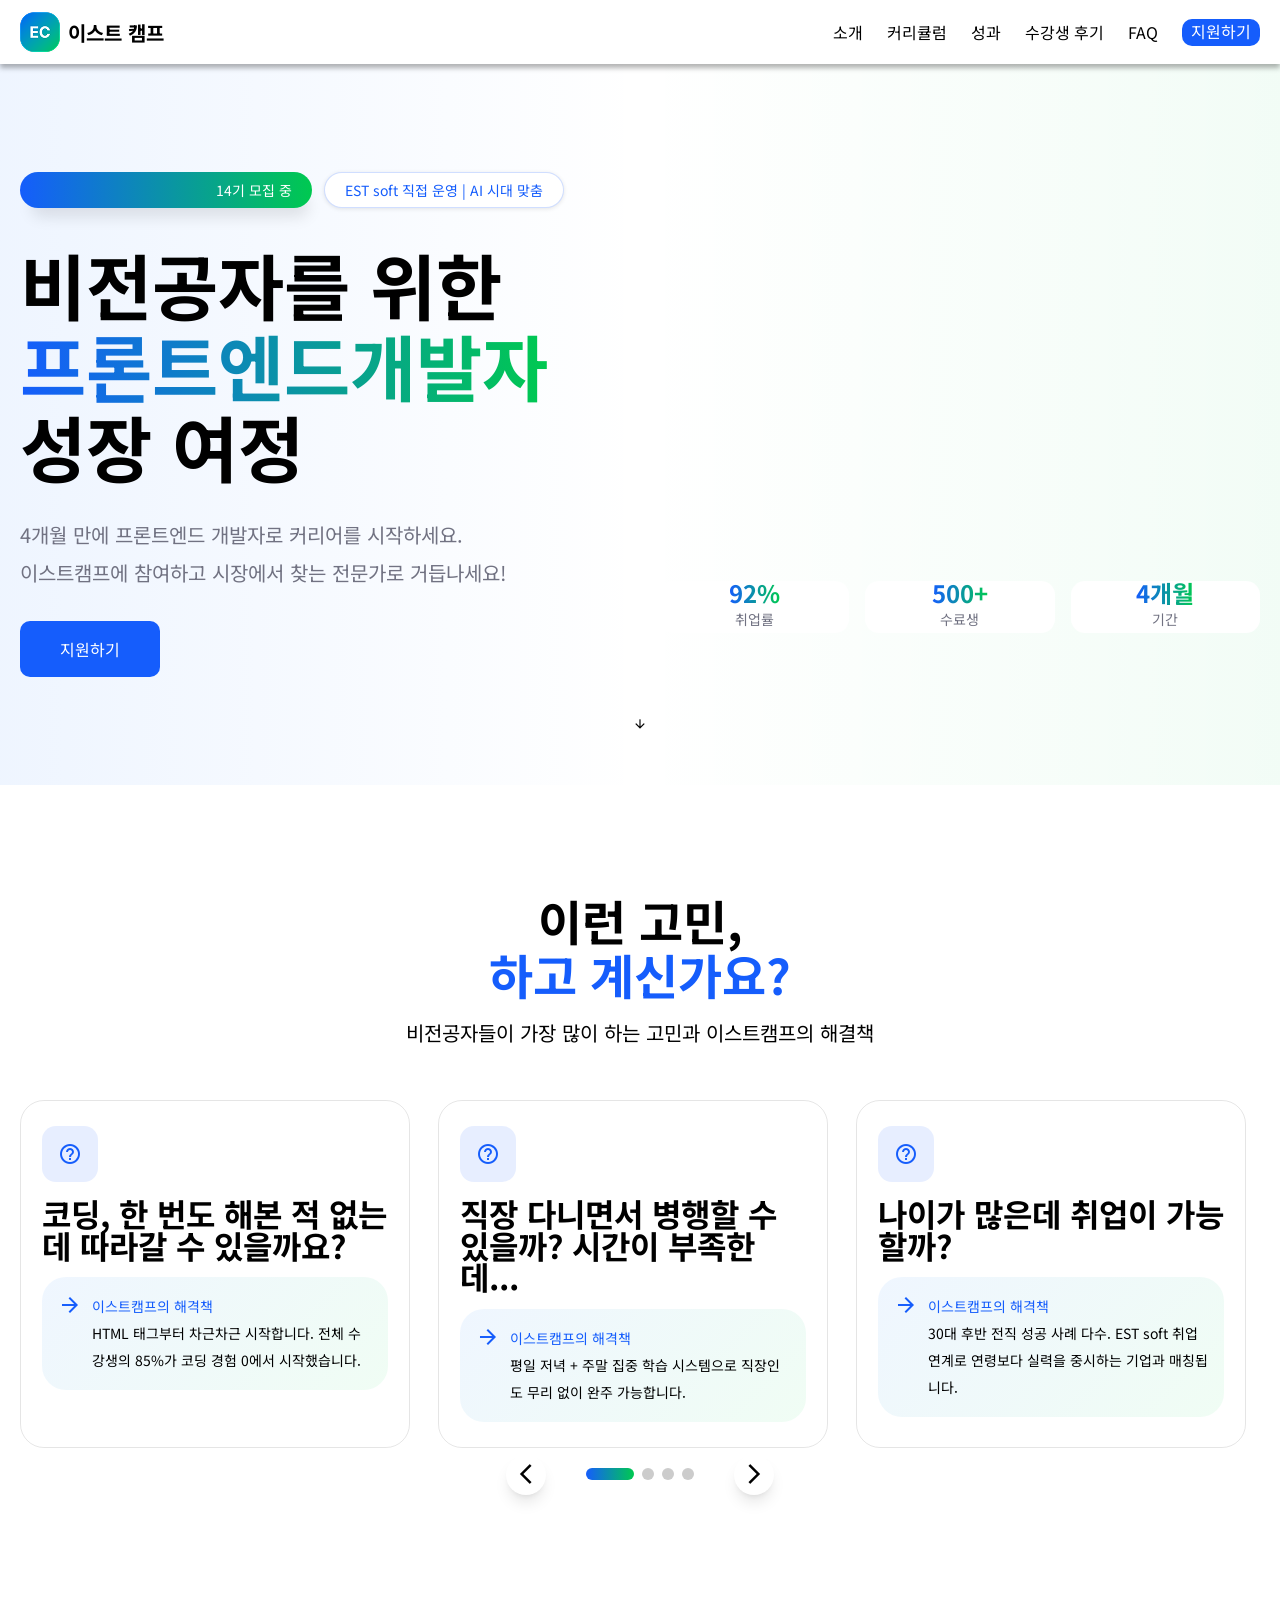
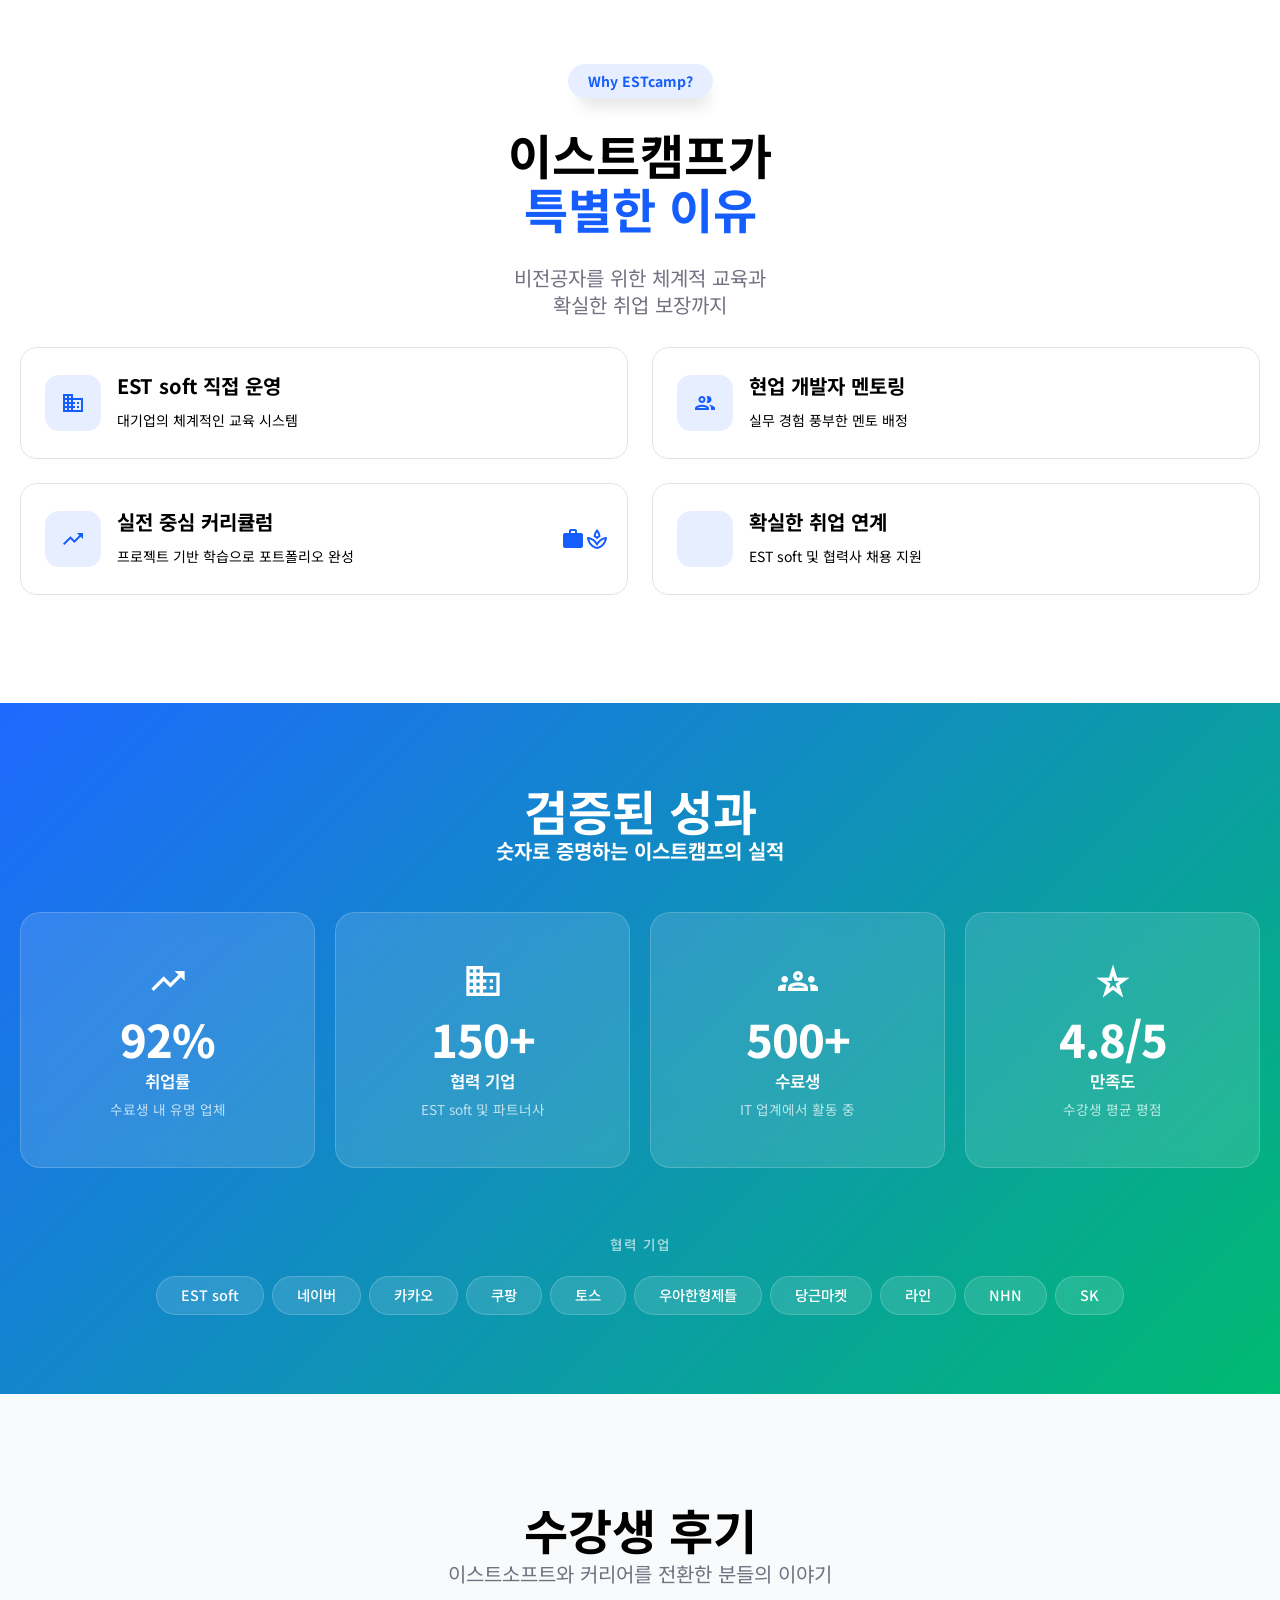
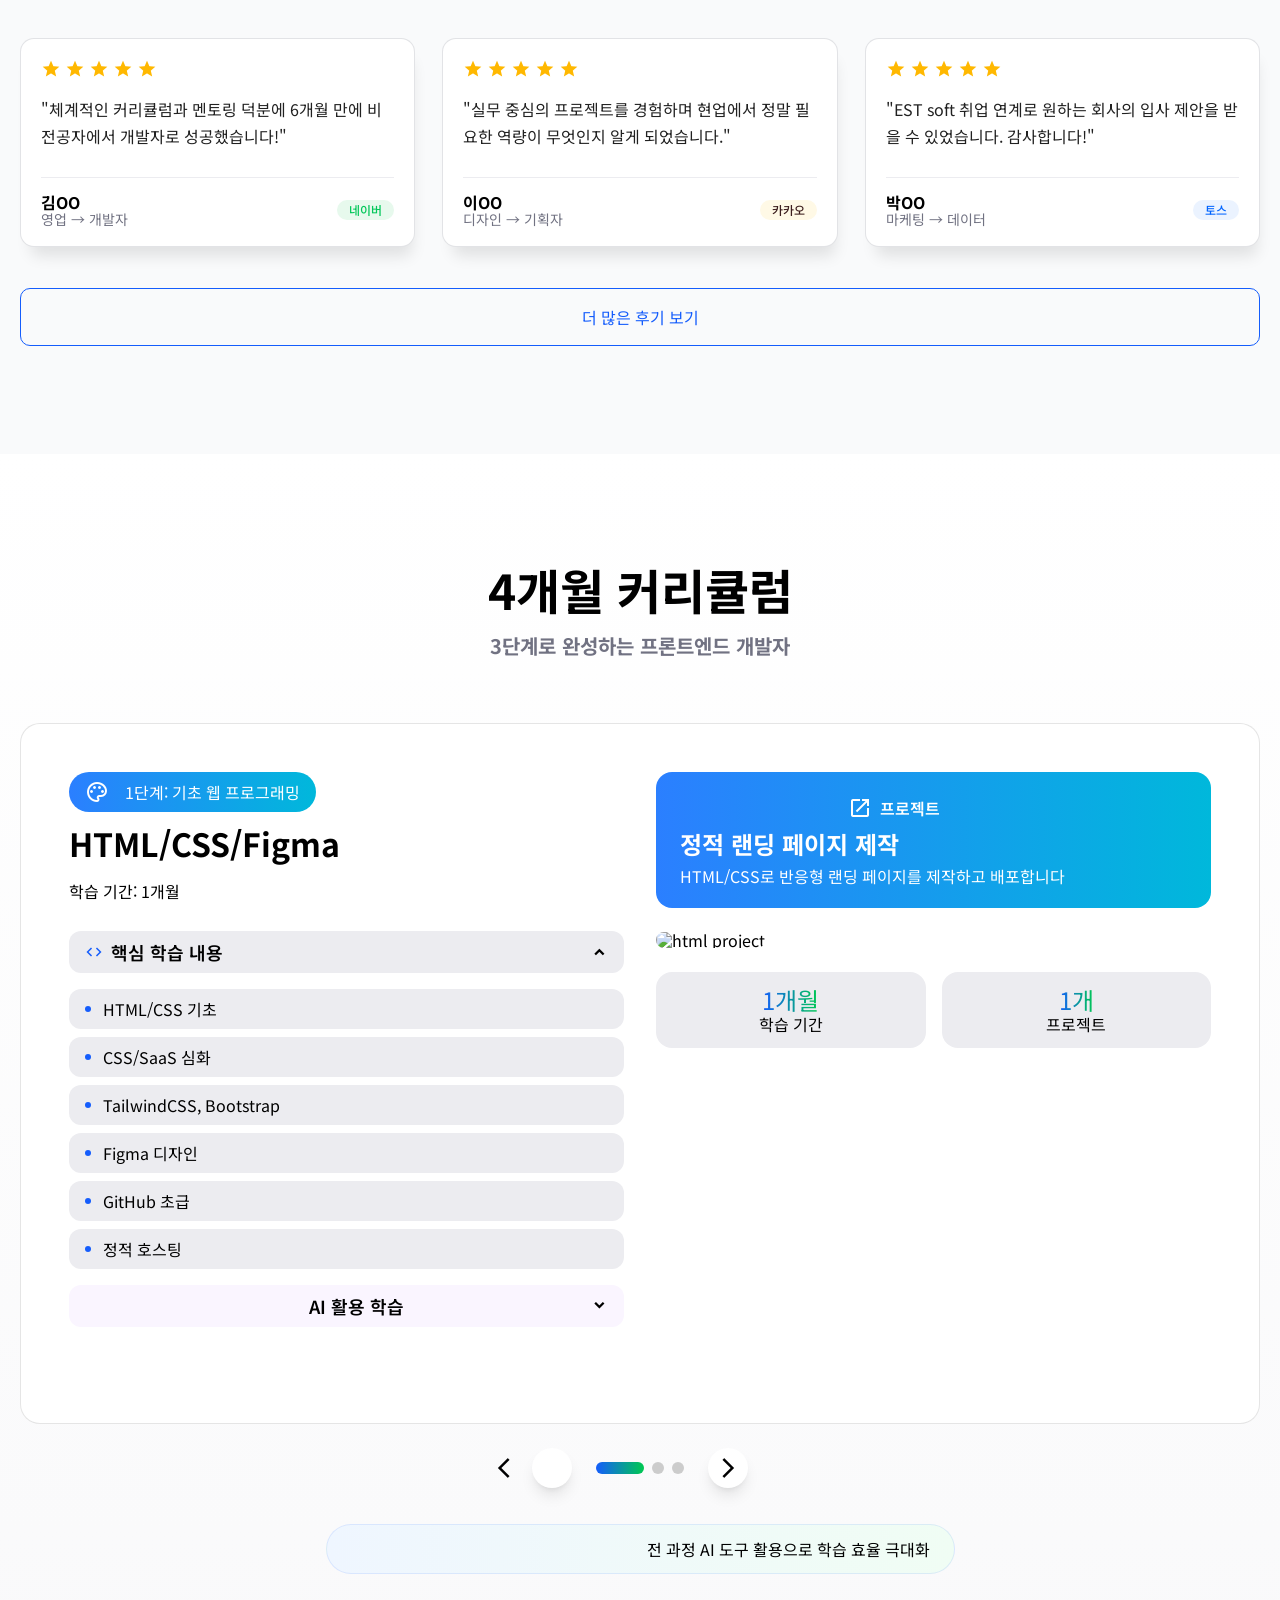
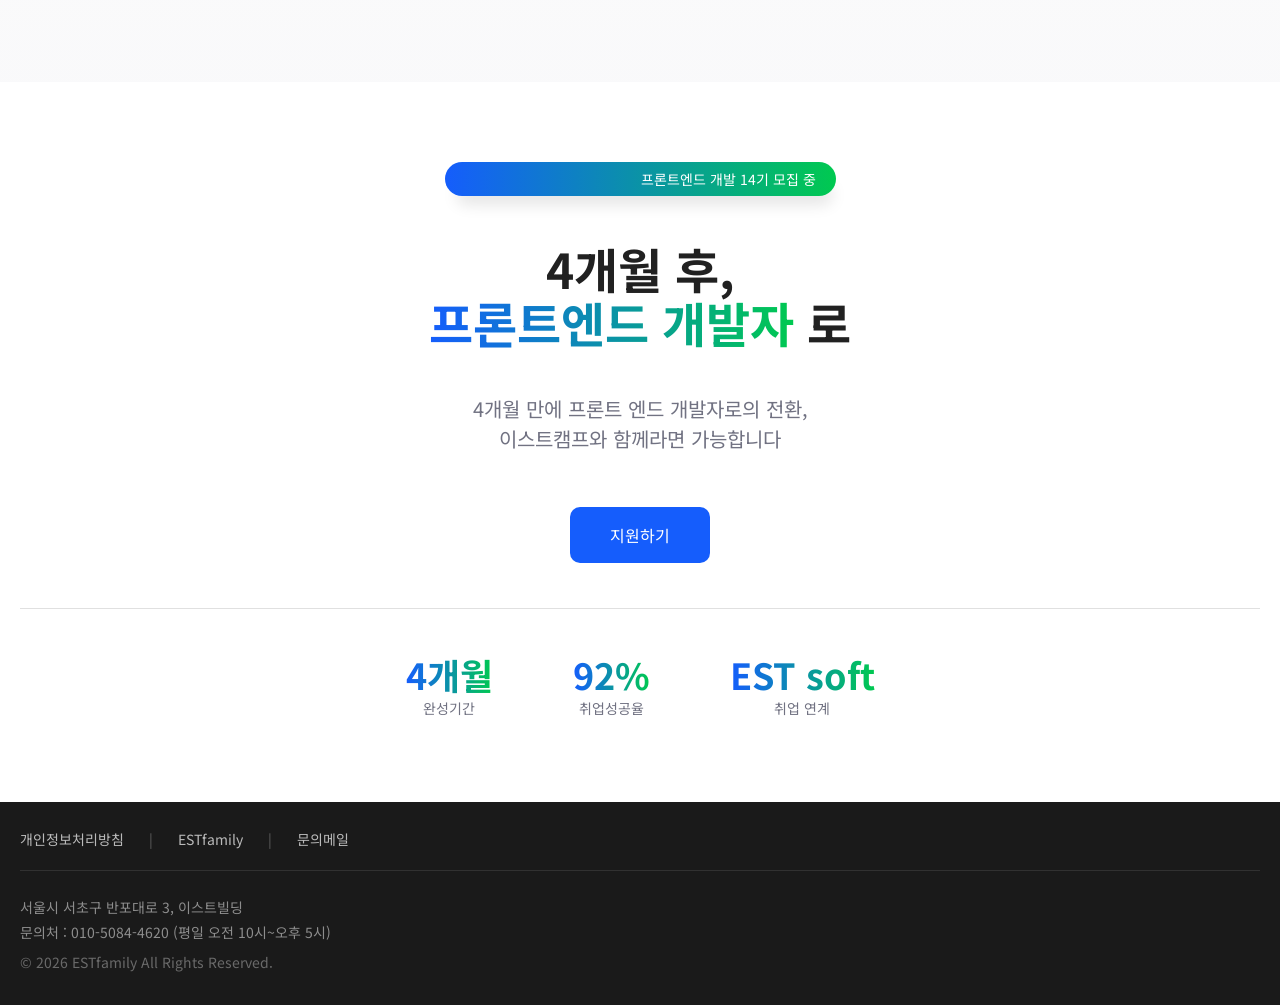
==== commit 15adf176: "header, problem 반응형 구현" ====
--- a/index.html
+++ b/index.html
@@ -1,906 +1,970 @@
 <!doctype html>
 <html lang="ko">
-
-<head>
-  <meta charset="UTF-8" />
-  <meta name="viewport" content="width=device-width, initial-scale=1.0" />
-  <title>이스트캠프 | 프론트엔드 14기</title>
-  <link rel="preconnect" href="https://fonts.googleapis.com" />
-  <link rel="preconnect" href="https://fonts.gstatic.com" crossorigin />
-  <link href="https://fonts.googleapis.com/css2?family=Noto+Sans+KR:wght@100..900&display=swap" rel="stylesheet" />
-  <link href="https://fonts.googleapis.com/icon?family=Material+Icons" rel="stylesheet" />
-  <link href="https://fonts.googleapis.com/icon?family=Material+Icons+Outlined" rel="stylesheet" />
-  <link rel="stylesheet" href="https://cdnjs.cloudflare.com/ajax/libs/font-awesome/7.0.1/css/all.min.css"
-    integrity="sha512-2SwdPD6INVrV/lHTZbO2nodKhrnDdJK9/kg2XD1r9uGqPo1cUbujc+IYdlYdEErWNu69gVcYgdxlmVmzTWnetw=="
-    crossorigin="anonymous" referrerpolicy="no-referrer" />
-  <link rel="stylesheet" href="css/common.css" />
-  <link rel="stylesheet" href="css/index.css" />
-</head>
-
-<body>
-  <!-- header - 김기용 -->
-  <header class="header">
-    <div class="container">
-      <h1 class="logo">
-        <a href="index.html">
-          <img src="img/logo.png" alt="logo" />
-          <span class="hidden">EC</span>
-        </a>
-        <a href="index.html " class="text-logo">이스트 캠프</a>
-      </h1>
-      <nav>
-        <ul>
-          <li>
-            <a href="#" class="text-nav">소개</a>
-          </li>
-          <li>
-            <a href="#" class="text-nav">커리큘럼</a>
-          </li>
-          <li>
-            <a href="#" class="text-nav">성과</a>
-          </li>
-          <li>
-            <a href="#" class="text-nav">수강생 후기</a>
-          </li>
-          <li>
-            <a href="#" class="text-nav">FAQ</a>
-          </li>
-          <li>
-            <a href="#" class="btn btn-header">지원하기</a>
-          </li>
-        </ul>
-      </nav>
-    </div>
-  </header>
-  <main>
-    <!-- hero sectiton - 송민혁 -->
-    <section class="hero">
-      <div class="container hero-wrapper">
-        <header class="hero-content">
-          <div class="badge-wrapper">
-            <div class="badge">
-              <span class="material-icons-outlined">auto_awesome</span>
-              <span>14기 모집 중</span>
-            </div>
-            <div class="badge hero-badge-highlight">
-              <span>EST soft 직접 운영 | AI 시대 맞춤</span>
-            </div>
-          </div>
-          <h2 class="text-heading-3xl">
-            비전공자를 위한
-            <br />
-            <span class="hero-highlight">프론트엔드개발자</span>
-            <br />
-            성장 여정
-          </h2>
-          <div class="hero-proposal">
-            <p>
-              4개월 만에 프론트엔드 개발자로
-              <span class="mobile-br">커리어를 시작하세요.</span>
+  <head>
+    <meta charset="UTF-8" />
+    <meta name="viewport" content="width=device-width, initial-scale=1.0" />
+    <title>이스트캠프 | 프론트엔드 14기</title>
+    <link rel="preconnect" href="https://fonts.googleapis.com" />
+    <link rel="preconnect" href="https://fonts.gstatic.com" crossorigin />
+    <link
+      href="https://fonts.googleapis.com/css2?family=Noto+Sans+KR:wght@100..900&display=swap"
+      rel="stylesheet" />
+    <link
+      href="https://fonts.googleapis.com/icon?family=Material+Icons"
+      rel="stylesheet" />
+    <link
+      href="https://fonts.googleapis.com/icon?family=Material+Icons+Outlined"
+      rel="stylesheet" />
+    <link
+      rel="stylesheet"
+      href="https://cdnjs.cloudflare.com/ajax/libs/font-awesome/7.0.1/css/all.min.css"
+      integrity="sha512-2SwdPD6INVrV/lHTZbO2nodKhrnDdJK9/kg2XD1r9uGqPo1cUbujc+IYdlYdEErWNu69gVcYgdxlmVmzTWnetw=="
+      crossorigin="anonymous"
+      referrerpolicy="no-referrer" />
+    <link rel="stylesheet" href="css/common.css" />
+    <link rel="stylesheet" href="css/index.css" />
+  </head>
+
+  <body>
+    <!-- header - 김기용 -->
+    <header class="header">
+      <input type="checkbox" id="header-menu" class="header-menu" />
+      <div class="container">
+        <div class="header-mobile">
+          <h1 class="logo">
+            <a href="index.html">
+              <img src="img/logo.png" alt="logo" />
+              <span class="hidden">EC</span>
+            </a>
+            <a href="index.html " class="text-logo">이스트 캠프</a>
+          </h1>
+          <div class="header-menu-box">
+            <label for="header-menu" class="menu-button1"
+              ><span class="material-icons-outlined"> menu </span></label
+            >
+            <label for="header-menu" class="menu-button2"
+              ><span class="material-icons-outlined">clear</span></label
+            >
+          </div>
+        </div>
+        <nav>
+          <ul>
+            <li>
+              <a href="#" class="text-nav">소개</a>
+            </li>
+            <li>
+              <a href="#" class="text-nav">커리큘럼</a>
+            </li>
+            <li>
+              <a href="#" class="text-nav">성과</a>
+            </li>
+            <li>
+              <a href="#" class="text-nav">수강생 후기</a>
+            </li>
+            <li>
+              <a href="#" class="text-nav">FAQ</a>
+            </li>
+            <li>
+              <a href="#" class="btn btn-header">지원하기</a>
+            </li>
+          </ul>
+        </nav>
+      </div>
+    </header>
+    <main>
+      <!-- hero sectiton - 송민혁 -->
+      <section class="hero">
+        <div class="container hero-wrapper">
+          <header class="hero-content">
+            <div class="badge-wrapper">
+              <div class="badge">
+                <span class="material-icons-outlined">auto_awesome</span>
+                <span>14기 모집 중</span>
+              </div>
+              <div class="badge hero-badge-highlight">
+                <span>EST soft 직접 운영 | AI 시대 맞춤</span>
+              </div>
+            </div>
+            <h2 class="text-heading-3xl">
+              비전공자를 위한
+              <br />
+              <span class="hero-highlight">프론트엔드개발자</span>
+              <br />
+              성장 여정
+            </h2>
+            <div class="hero-proposal">
+              <p>
+                4개월 만에 프론트엔드 개발자로
+                <span class="mobile-br">커리어를 시작하세요.</span>
+              </p>
+              <p>
+                이스트캠프에 참여하고
+                <span class="mobile-br">
+                  시장에서 찾는 전문가로 거듭나세요!
+                </span>
+              </p>
+            </div>
+            <a href="#" class="btn">지원하기</a>
+          </header>
+          <div class="hero-media">
+            <div class="hero-video">
+              <iframe
+                title="est camp 소개 동영상"
+                src="https://www.youtube-nocookie.com/embed/PWPERYpcpDg?si=aZOlWCtdLOtE6-eq&autoplay=1&mute=1"
+                allow="autoplay"></iframe>
+            </div>
+            <ul class="hero-stat-wrapper">
+              <li class="stat-item">
+                <strong>92%</strong>
+                <p>취업률</p>
+              </li>
+              <li class="stat-item">
+                <strong>500+</strong>
+                <p>수료생</p>
+              </li>
+              <li class="stat-item">
+                <strong>4개월</strong>
+                <p>기간</p>
+              </li>
+            </ul>
+          </div>
+        </div>
+        <span class="material-icons-outlined arrow-down" aria-hidden="true">
+          arrow_downward
+        </span>
+      </section>
+
+      <!-- problem section - 김기용 -->
+      <section class="problem">
+        <div class="container problem-wrapper">
+          <div class="flex-column problem-content">
+            <h2 class="text-heading-2xl">
+              이런 고민,
+              <br />
+              <span>하고 계신가요?</span>
+            </h2>
+            <p>비전공자들이 가장 많이 하는 고민과 이스트캠프의 해결책</p>
+          </div>
+          <div class="problem-slide">
+            <input type="radio" name="slide" id="slide01" checked />
+            <input type="radio" name="slide" id="slide02" />
+            <input type="radio" name="slide" id="slide03" />
+            <input type="radio" name="slide" id="slide04" />
+            <div class="slide">
+              <div class="question">
+                <div class="icon-box">
+                  <span class="material-icons-outlined">help_outline</span>
+                </div>
+                <h3 class="question-text text-heading-xl">
+                  코딩, 한 번도 해본 적 없는데 따라갈 수 있을까요?
+                </h3>
+                <div class="answer-box">
+                  <span class="material-icons-outlined">arrow_forward</span>
+                  <div class="answer">
+                    <p>이스트캠프의 해격책</p>
+                    <p>
+                      HTML 태그부터 차근차근 시작합니다. 전체 수강생의 85%가
+                      코딩 경험 0에서 시작했습니다.
+                    </p>
+                  </div>
+                </div>
+              </div>
+              <div class="question">
+                <div class="icon-box">
+                  <span class="material-icons-outlined">help_outline</span>
+                </div>
+                <h3 class="question-text text-heading-xl">
+                  직장 다니면서 병행할 수 있을까? 시간이 부족한데...
+                </h3>
+                <div class="answer-box">
+                  <span class="material-icons-outlined">arrow_forward</span>
+                  <div class="answer">
+                    <p>이스트캠프의 해격책</p>
+                    <p>
+                      평일 저녁 + 주말 집중 학습 시스템으로 직장인도 무리 없이
+                      완주 가능합니다.
+                    </p>
+                  </div>
+                </div>
+              </div>
+              <div class="question">
+                <div class="icon-box">
+                  <span class="material-icons-outlined">help_outline</span>
+                </div>
+                <h3 class="question-text text-heading-xl">
+                  나이가 많은데 취업이 가능할까?
+                </h3>
+                <div class="answer-box">
+                  <span class="material-icons-outlined">arrow_forward</span>
+                  <div class="answer">
+                    <p>이스트캠프의 해격책</p>
+                    <p>
+                      30대 후반 전직 성공 사례 다수. EST soft 취업 연계로
+                      연령보다 실력을 중시하는 기업과 매칭됩니다.
+                    </p>
+                  </div>
+                </div>
+              </div>
+              <div class="question">
+                <div class="icon-box">
+                  <span class="material-icons-outlined">help_outline</span>
+                </div>
+                <h3 class="question-text text-heading-xl">
+                  수강료를 투자했는데 실패하면 어떡하지?
+                </h3>
+                <div class="answer-box">
+                  <span class="material-icons-outlined">arrow_forward</span>
+                  <div class="answer">
+                    <p>이스트캠프의 해격책</p>
+                    <p>
+                      1:1 멘토링과 학습 관리 시스템으로 중도 포기율 5% 미만.
+                      완주율 95%를 자랑합니다.
+                    </p>
+                  </div>
+                </div>
+              </div>
+              <div class="question">
+                <div class="icon-box">
+                  <span class="material-icons-outlined">help_outline</span>
+                </div>
+                <h3 class="question-text text-heading-xl">
+                  혼자 공부하다 막히면 어떻게 하지?
+                </h3>
+                <div class="answer-box">
+                  <span class="material-icons-outlined">arrow_forward</span>
+                  <div class="answer">
+                    <p>이스트캠프의 해격책</p>
+                    <p>
+                      24시간 질문 채널과 주 3회 실시간 멘토링으로 막히는 부분을
+                      즉시 해결합니다.
+                    </p>
+                  </div>
+                </div>
+              </div>
+              <div class="question">
+                <div class="icon-box">
+                  <span class="material-icons-outlined">help_outline</span>
+                </div>
+                <h3 class="question-text text-heading-xl">
+                  포트폴리오가 없는데 어떻게 취업하지?
+                </h3>
+                <div class="answer-box">
+                  <span class="material-icons-outlined">arrow_forward</span>
+                  <div class="answer">
+                    <p>이스트캠프의 해격책</p>
+                    <p>
+                      3개의 실전 프로젝트로 취업에 필요한 포트폴리오를
+                      자연스럽게 완성합니다.
+                    </p>
+                  </div>
+                </div>
+              </div>
+            </div>
+            <div class="slide-button">
+              <a href="">
+                <label for="slide01" class="left">
+                  <span class="material-icons-outlined">arrow_back_ios</span>
+                </label>
+                <label for="slide01" class="left">
+                  <span class="material-icons-outlined">arrow_back_ios</span>
+                </label>
+                <label for="slide02" class="left">
+                  <span class="material-icons-outlined">arrow_back_ios</span>
+                </label>
+                <label for="slide03" class="left">
+                  <span class="material-icons-outlined">arrow_back_ios</span>
+                </label>
+              </a>
+              <div class="problem-nav">
+                <div></div>
+                <div></div>
+                <div></div>
+                <div></div>
+              </div>
+              <a href="">
+                <label for="slide02" class="right">
+                  <span class="material-icons-outlined">arrow_forward_ios</span>
+                </label>
+                <label for="slide03" class="right">
+                  <span class="material-icons-outlined">arrow_forward_ios</span>
+                </label>
+                <label for="slide04" class="right">
+                  <span class="material-icons-outlined">arrow_forward_ios</span>
+                </label>
+                <label for="slide04" class="right">
+                  <span class="material-icons-outlined">arrow_forward_ios</span>
+                </label>
+              </a>
+            </div>
+          </div>
+        </div>
+      </section>
+
+      <!-- solution section - 송민혁 -->
+      <section>
+        <div class="container solution">
+          <header>
+            <div class="badge solution-badge">
+              <span>Why ESTcamp?</span>
+            </div>
+            <h3 class="text-heading-2xl">
+              이스트캠프가
+              <br />
+              <span class="solution-highlight">특별한 이유</span>
+            </h3>
+            <p class="solution-desc">
+              비전공자를 위한 체계적 교육과
+              <br />
+              확실한 취업 보장까지
             </p>
-            <p>
-              이스트캠프에 참여하고
-              <span class="mobile-br">
-                시장에서 찾는 전문가로 거듭나세요!
-              </span>
-            </p>
-          </div>
-          <a href="#" class="btn">지원하기</a>
-        </header>
-        <div class="hero-media">
-          <div class="hero-video">
-            <iframe title="est camp 소개 동영상"
-              src="https://www.youtube-nocookie.com/embed/PWPERYpcpDg?si=aZOlWCtdLOtE6-eq&autoplay=1&mute=1"
-              allow="autoplay"></iframe>
-          </div>
-          <ul class="hero-stat-wrapper">
-            <li class="stat-item">
-              <strong>92%</strong>
-              <p>취업률</p>
+          </header>
+          <ul class="solution-card-container">
+            <li class="solution-card-wrapper">
+              <div class="solution-card">
+                <div class="icon-box">
+                  <span class="material-icons-outlined">business</span>
+                </div>
+                <div class="solution-card-text">
+                  <h4 class="text-heading-l">EST soft 직접 운영</h4>
+                  <p class="solution-card-desc">
+                    대기업의 체계적인 교육 시스템
+                  </p>
+                </div>
+              </div>
+              <div class="solution-card">
+                <div class="icon-box">
+                  <span class="material-icons-outlined">people</span>
+                </div>
+                <div class="solution-card-text">
+                  <h4 class="text-heading-l">현업 개발자 멘토링</h4>
+                  <p class="solution-card-desc">실무 경험 풍부한 멘토 배정</p>
+                </div>
+              </div>
             </li>
-            <li class="stat-item">
-              <strong>500+</strong>
-              <p>수료생</p>
-            </li>
-            <li class="stat-item">
-              <strong>4개월</strong>
-              <p>기간</p>
+            <li class="solution-card-wrapper">
+              <div class="solution-card">
+                <div class="icon-box">
+                  <span class="material-icons-outlined">trending_up</span>
+                </div>
+                <div class="solution-card-text">
+                  <h4 class="text-heading-l">실전 중심 커리큘럼</h4>
+                  <p class="solution-card-desc">
+                    프로젝트 기반 학습으로 포트폴리오 완성
+                  </p>
+                </div>
+              </div>
+              <div class="solution-card">
+                <div class="icon-box">
+                  <span class="material-icons-outlined">workspace_premium</span>
+                </div>
+                <div class="solution-card-text">
+                  <h4 class="text-heading-l">확실한 취업 연계</h4>
+                  <p class="solution-card-desc">EST soft 및 협력사 채용 지원</p>
+                </div>
+              </div>
             </li>
           </ul>
         </div>
-      </div>
-      <span class="material-icons-outlined arrow-down" aria-hidden="true">
-        arrow_downward
-      </span>
-    </section>
-
-    <!-- problem section - 김기용 -->
-    <section class="problem">
-      <div class="container problem-wrapper">
-        <div class="flex-column problem-content">
-          <h2 class="text-heading-2xl">
-            이런 고민,
-            <br />
-            <span>하고 계신가요?</span>
-          </h2>
-          <p>비전공자들이 가장 많이 하는 고민과 이스트캠프의 해결책</p>
+      </section>
+
+      <!-- result section - 강형규 -->
+      <section class="result" aria-labelledby="result-title">
+        <div class="container flex-column margin-auto">
+          <header class="result-header">
+            <h3 id="result-title" class="text-heading-2xl">검증된 성과</h3>
+            <p class="text-heading-l">숫자로 증명하는 이스트캠프의 실적</p>
+          </header>
+
+          <div class="result-grid">
+            <div class="result-card">
+              <span class="material-icons-outlined result-icon">
+                trending_up
+              </span>
+              <div class="result-value">92%</div>
+              <p class="result-label">
+                취업률
+                <br />
+                <span>수료생 내 유명 업체</span>
+              </p>
+            </div>
+
+            <div class="result-card">
+              <span class="material-icons-outlined result-icon">business</span>
+              <div class="result-value">150+</div>
+              <p class="result-label">
+                협력 기업
+                <br />
+                <span>EST soft 및 파트너사</span>
+              </p>
+            </div>
+
+            <div class="result-card">
+              <span class="material-icons-outlined result-icon">groups</span>
+              <div class="result-value">500+</div>
+              <p class="result-label">
+                수료생
+                <br />
+                <span>IT 업계에서 활동 중</span>
+              </p>
+            </div>
+
+            <div class="result-card">
+              <span class="material-icons-outlined result-icon">star_rate</span>
+              <div class="result-value">4.8/5</div>
+              <p class="result-label">
+                만족도
+                <br />
+                <span>수강생 평균 평점</span>
+              </p>
+            </div>
+          </div>
+
+          <footer class="partner-footer">
+            <p class="partner-title">협력 기업</p>
+            <div class="partner-list">
+              <button class="partner-chip">EST soft</button>
+              <button class="partner-chip">네이버</button>
+              <button class="partner-chip">카카오</button>
+              <button class="partner-chip">쿠팡</button>
+              <button class="partner-chip">토스</button>
+              <button class="partner-chip">우아한형제들</button>
+              <button class="partner-chip">당근마켓</button>
+              <button class="partner-chip">라인</button>
+              <button class="partner-chip">NHN</button>
+              <button class="partner-chip">SK</button>
+            </div>
+          </footer>
         </div>
-        <div class="problem-slide">
-          <input type="radio" name="slide" id="slide01" checked />
-          <input type="radio" name="slide" id="slide02" />
-          <input type="radio" name="slide" id="slide03" />
-          <input type="radio" name="slide" id="slide04" />
-          <div class="slide">
-            <div class="question">
-              <div class="icon-box">
-                <span class="material-icons-outlined">help_outline</span>
-              </div>
-              <h3 class="question-text text-heading-xl">
-                1코딩, 한 번도 해본 적 없는데 따라갈 수 있을까요?
-              </h3>
-              <div class="answer-box">
-                <span class="material-icons-outlined">arrow_forward</span>
-                <div class="answer">
-                  <p>이스트캠프의 해격책</p>
+      </section>
+
+      <!-- review section - 강형규 -->
+      <section class="review" aria-labelledby="review-title">
+        <div class="container flex-column margin-auto">
+          <header class="review-header">
+            <h3 id="review-title" class="text-heading-2xl">수강생 후기</h3>
+            <p class="review-subtitle">
+              이스트소프트와 커리어를 전환한 분들의 이야기
+            </p>
+          </header>
+
+          <div class="review-grid">
+            <article class="review-card">
+              <div class="review-rating">
+                <span class="material-icons">star</span>
+                <span class="material-icons">star</span>
+                <span class="material-icons">star</span>
+                <span class="material-icons">star</span>
+                <span class="material-icons">star</span>
+              </div>
+              <p class="review-text">
+                "체계적인 커리큘럼과 멘토링 덕분에 6개월 만에 비전공자에서
+                개발자로 성공했습니다!"
+              </p>
+              <div class="review-author">
+                <div class="author-info">
+                  <span class="author-name">김OO</span>
+                  <span class="author-path">영업 → 개발자</span>
+                </div>
+                <span class="company-badge naver">네이버</span>
+              </div>
+            </article>
+
+            <article class="review-card">
+              <div class="review-rating">
+                <span class="material-icons">star</span>
+                <span class="material-icons">star</span>
+                <span class="material-icons">star</span>
+                <span class="material-icons">star</span>
+                <span class="material-icons">star</span>
+              </div>
+              <p class="review-text">
+                "실무 중심의 프로젝트를 경험하며 현업에서 정말 필요한 역량이
+                무엇인지 알게 되었습니다."
+              </p>
+              <div class="review-author">
+                <div class="author-info">
+                  <span class="author-name">이OO</span>
+                  <span class="author-path">디자인 → 기획자</span>
+                </div>
+                <span class="company-badge kakao">카카오</span>
+              </div>
+            </article>
+
+            <article class="review-card">
+              <div class="review-rating">
+                <span class="material-icons">star</span>
+                <span class="material-icons">star</span>
+                <span class="material-icons">star</span>
+                <span class="material-icons">star</span>
+                <span class="material-icons">star</span>
+              </div>
+              <p class="review-text">
+                "EST soft 취업 연계로 원하는 회사의 입사 제안을 받을 수
+                있었습니다. 감사합니다!"
+              </p>
+              <div class="review-author">
+                <div class="author-info">
+                  <span class="author-name">박OO</span>
+                  <span class="author-path">마케팅 → 데이터</span>
+                </div>
+                <span class="company-badge toss">토스</span>
+              </div>
+            </article>
+          </div>
+
+          <div class="review-footer">
+            <a href="#" class="btn btn-review-more">더 많은 후기 보기</a>
+          </div>
+        </div>
+      </section>
+
+      <!-- curriculum section - 안건욱 -->
+      <section class="curriculum" aria-labelledby="curriculum-title">
+        <div class="container flex-column margin-auto">
+          <header class="curriculum-header">
+            <h3 id="curriculum-title" class="text-heading-2xl">
+              4개월 커리큘럼
+            </h3>
+            <p class="text-heading-l">3단계로 완성하는 프론트엔드 개발자</p>
+          </header>
+          <div
+            class="curriculum-track"
+            aria-roledescription="carousel"
+            aria-live="polite"
+            tabindex="0">
+            <article
+              class="curriculum-slide curriculum-slide-1"
+              aria-roledescription="slide"
+              aria-labelledby="html-curriculum-title"
+              id="curriculum-slide-1">
+              <div class="curriculum-slide-content">
+                <div class="curriculum-slide-tag">
+                  <span class="material-icons-outlined" aria-hidden="true">
+                    palette
+                  </span>
+                  <span>1단계: 기초 웹 프로그래밍</span>
+                </div>
+                <h4 id="html-curriculum-title" class="text-heading-xl">
+                  HTML/CSS/Figma
+                </h4>
+                <p>학습 기간: 1개월</p>
+                <details open class="curriculum-core">
+                  <summary class="curriculum-core-title">
+                    <span>
+                      <span class="material-icons-outlined" aria-hidden="true">
+                        code
+                      </span>
+                      핵심 학습 내용
+                    </span>
+                  </summary>
+                  <ul class="curriculum-core-list">
+                    <li>HTML/CSS 기초</li>
+                    <li>CSS/SaaS 심화</li>
+                    <li>TailwindCSS, Bootstrap</li>
+                    <li>Figma 디자인</li>
+                    <li>GitHub 초급</li>
+                    <li>정적 호스팅</li>
+                  </ul>
+                </details>
+                <details class="curriculum-ai">
+                  <summary class="curriculum-ai-title">
+                    <span>
+                      <span class="material-icons-outlined" aria-hidden="true">
+                        auto_awesome
+                      </span>
+                      AI 활용 학습
+                    </span>
+                  </summary>
+                  <ul class="curriculum-ai-list">
+                    <li>
+                      <span class="material-icons-outlined" aria-hidden="true">
+                        auto_awesome
+                      </span>
+                      AI로 HTML/CSS 코드 생성
+                    </li>
+                    <li>
+                      <span class="material-icons-outlined" aria-hidden="true">
+                        auto_awesome
+                      </span>
+                      Figma AI 플러그인으로 와이어프레임 생성
+                    </li>
+                    <li>
+                      <span class="material-icons-outlined" aria-hidden="true">
+                        auto_awesome
+                      </span>
+                      AI 이미지 생성으로 UI 제작
+                    </li>
+                  </ul>
+                </details>
+              </div>
+              <div class="curriculum-slide-visual">
+                <div class="curriculum-project">
+                  <h5>
+                    <span class="material-icons-outlined" aria-hidden="true">
+                      rocket_launch
+                    </span>
+                    <span>프로젝트</span>
+                  </h5>
+                  <p class="curriculum-project-name">정적 랜딩 페이지 제작</p>
+                  <p>HTML/CSS로 반응형 랜딩 페이지를 제작하고 배포합니다</p>
+                </div>
+                <img
+                  class="curriculum-image"
+                  src="https://images.unsplash.com/photo-1634084462412-b54873c0a56d?crop=entropy&cs=tinysrgb&fit=max&fm=jpg&ixid=M3w3Nzg4Nzd8MHwxfHNlYXJjaHwzfHxtb2Rlcm4lMjB3ZWJzaXRlJTIwbGFuZGluZyUyMHBhZ2UlMjBkZXNpZ258ZW58MXx8fHwxNzc3NjExMTA0fDA&ixlib=rb-4.1.0&q=80&w=1080"
+                  alt="html project"
+                  loading="lazy" />
+                <div class="curriculum-stats">
+                  <div class="curriculum-stat">
+                    <p>1개월</p>
+                    <p>학습 기간</p>
+                  </div>
+                  <div class="curriculum-stat">
+                    <p>1개</p>
+                    <p>프로젝트</p>
+                  </div>
+                </div>
+              </div>
+            </article>
+            <article
+              class="curriculum-slide curriculum-slide-2"
+              aria-roledescription="slide"
+              aria-labelledby="javascript-curriculum-title"
+              id="curriculum-slide-2">
+              <div class="curriculum-slide-content">
+                <div class="curriculum-slide-tag">
+                  <span class="material-icons-outlined" aria-hidden="true">
+                    code
+                  </span>
+                  <span>2단계: 동적 웹 프로그래밍</span>
+                </div>
+                <h4 id="javascript-curriculum-title" class="text-heading-xl">
+                  JavaScript
+                </h4>
+                <p>학습 기간: 1개월</p>
+                <details open class="curriculum-core">
+                  <summary class="curriculum-core-title">
+                    <span>
+                      <span class="material-icons-outlined" aria-hidden="true">
+                        code
+                      </span>
+                      핵심 학습 내용
+                    </span>
+                  </summary>
+                  <ul class="curriculum-core-list">
+                    <li>JavaScript 프로그래밍</li>
+                    <li>JavaScript 코딩테스트</li>
+                    <li>HTTP/HTTPS 통신</li>
+                    <li>웹 개발자 도구</li>
+                    <li>성능 측정/최적화</li>
+                    <li>Web Vitals 분석</li>
+                  </ul>
+                </details>
+                <details class="curriculum-ai">
+                  <summary class="curriculum-ai-title">
+                    <span>
+                      <span class="material-icons-outlined" aria-hidden="true">
+                        auto_awesome
+                      </span>
+                      AI 활용 학습
+                    </span>
+                  </summary>
+                  <ul class="curriculum-ai-list">
+                    <li>
+                      <span class="material-icons-outlined" aria-hidden="true">
+                        auto_awesome
+                      </span>
+                      AI로 간단한 JS 코드 작성
+                    </li>
+                    <li>
+                      <span class="material-icons-outlined" aria-hidden="true">
+                        auto_awesome
+                      </span>
+                      테스트 코드 자동 생성
+                    </li>
+                  </ul>
+                </details>
+              </div>
+              <div class="curriculum-slide-visual">
+                <div class="curriculum-project">
+                  <h5>
+                    <span class="material-icons-outlined" aria-hidden="true">
+                      rocket_launch
+                    </span>
+                    <span>프로젝트</span>
+                  </h5>
+                  <p class="curriculum-project-name">인터랙티브 웹 앱</p>
                   <p>
-                    HTML 태그부터 차근차근 시작합니다. 전체 수강생의 85%가
-                    코딩 경험 0에서 시작했습니다.
+                    JavaScript로 동적인 기능을 가진 웹 애플리케이션을 구현합니다
                   </p>
                 </div>
-              </div>
-            </div>
-            <div class="question">
-              <div class="icon-box">
-                <span class="material-icons-outlined">help_outline</span>
-              </div>
-              <h3 class="question-text text-heading-xl">
-                직장 다니면서 병행할 수 있을까? 시간이 부족한데...
-              </h3>
-              <div class="answer-box">
-                <span class="material-icons-outlined">arrow_forward</span>
-                <div class="answer">
-                  <p>이스트캠프의 해격책</p>
+                <img
+                  class="curriculum-image"
+                  src="https://images.unsplash.com/photo-1551288049-bebda4e38f71?crop=entropy&cs=tinysrgb&fit=max&fm=jpg&ixid=M3w3Nzg4Nzd8MHwxfHNlYXJjaHwzfHxpbnRlcmFjdGl2ZSUyMHdlYiUyMGFwcGxpY2F0aW9uJTIwZGFzaGJvYXJkfGVufDF8fHx8MTc3NzYxMTEwNHww&ixlib=rb-4.1.0&q=80&w=1080"
+                  alt="javascript project"
+                  loading="lazy" />
+                <div class="curriculum-stats">
+                  <div class="curriculum-stat">
+                    <p>1개월</p>
+                    <p>학습 기간</p>
+                  </div>
+                  <div class="curriculum-stat">
+                    <p class="">1개</p>
+                    <p>프로젝트</p>
+                  </div>
+                </div>
+              </div>
+            </article>
+            <article
+              class="curriculum-slide curriculum-slide-3"
+              aria-roledescription="slide"
+              aria-labelledby="react-curriculum-title"
+              id="curriculum-slide-3">
+              <div class="curriculum-slide-content">
+                <div class="curriculum-slide-tag">
+                  <span class="material-icons-outlined" aria-hidden="true">
+                    rocket_launch
+                  </span>
+                  <span>3단계: React 프로젝트</span>
+                </div>
+                <h4 id="react-curriculum-title" class="text-heading-xl">
+                  React/TypeScript/Firebase
+                </h4>
+                <p>학습 기간: 2개월</p>
+                <details open class="curriculum-core">
+                  <summary class="curriculum-core-title">
+                    <span>
+                      <span class="material-icons-outlined" aria-hidden="true">
+                        code
+                      </span>
+                      핵심 학습 내용
+                    </span>
+                  </summary>
+                  <ul class="curriculum-core-list">
+                    <li>React.js/TypeScript</li>
+                    <li>TDD 개발</li>
+                    <li>웹팩 번들링</li>
+                    <li>GitHub 중급</li>
+                    <li>Firebase 백엔드</li>
+                    <li>테스트 (Jest, TDD)</li>
+                    <li>성능 최적화</li>
+                  </ul>
+                </details>
+                <details class="curriculum-ai">
+                  <summary class="curriculum-ai-title">
+                    <span>
+                      <span class="material-icons-outlined" aria-hidden="true">
+                        auto_awesome
+                      </span>
+                      AI 활용 학습
+                    </span>
+                  </summary>
+                  <ul class="curriculum-ai-list">
+                    <li>
+                      <span class="material-icons-outlined" aria-hidden="true">
+                        auto_awesome
+                      </span>
+                      React + AI API 연동
+                    </li>
+                    <li>
+                      <span class="material-icons-outlined" aria-hidden="true">
+                        auto_awesome
+                      </span>
+                      Copilot으로 TypeScript 자동완성
+                    </li>
+                    <li>
+                      <span class="material-icons-outlined" aria-hidden="true">
+                        auto_awesome
+                      </span>
+                      AI 기반 코드 리팩토링
+                    </li>
+                  </ul>
+                </details>
+              </div>
+              <div class="curriculum-slide-visual">
+                <div class="curriculum-project">
+                  <h5>
+                    <span class="material-icons-outlined" aria-hidden="true">
+                      rocket_launch
+                    </span>
+                    <span>프로젝트</span>
+                  </h5>
+                  <p class="curriculum-project-name">팀 협업 SPA 프로젝트</p>
                   <p>
-                    평일 저녁 + 주말 집중 학습 시스템으로 직장인도 무리 없이
-                    완주 가능합니다.
+                    React로 완성도 높은 Single Page Application을 팀과 함께
+                    구축합니다
                   </p>
                 </div>
-              </div>
-            </div>
-            <div class="question">
-              <div class="icon-box">
-                <span class="material-icons-outlined">help_outline</span>
-              </div>
-              <h3 class="question-text text-heading-xl">
-                나이가 많은데 취업이 가능할까?
-              </h3>
-              <div class="answer-box">
-                <span class="material-icons-outlined">arrow_forward</span>
-                <div class="answer">
-                  <p>이스트캠프의 해격책</p>
-                  <p>
-                    30대 후반 전직 성공 사례 다수. EST soft 취업 연계로
-                    연령보다 실력을 중시하는 기업과 매칭됩니다.
-                  </p>
-                </div>
-              </div>
-            </div>
-            <div class="question">
-              <div class="icon-box">
-                <span class="material-icons-outlined">help_outline</span>
-              </div>
-              <h3 class="question-text text-heading-xl">
-                수강료를 투자했는데 실패하면 어떡하지?
-              </h3>
-              <div class="answer-box">
-                <span class="material-icons-outlined">arrow_forward</span>
-                <div class="answer">
-                  <p>이스트캠프의 해격책</p>
-                  <p>
-                    1:1 멘토링과 학습 관리 시스템으로 중도 포기율 5% 미만.
-                    완주율 95%를 자랑합니다.
-                  </p>
-                </div>
-              </div>
-            </div>
-            <div class="question">
-              <div class="icon-box">
-                <span class="material-icons-outlined">help_outline</span>
-              </div>
-              <h3 class="question-text text-heading-xl">
-                혼자 공부하다 막히면 어떻게 하지?
-              </h3>
-              <div class="answer-box">
-                <span class="material-icons-outlined">arrow_forward</span>
-                <div class="answer">
-                  <p>이스트캠프의 해격책</p>
-                  <p>
-                    24시간 질문 채널과 주 3회 실시간 멘토링으로 막히는 부분을
-                    즉시 해결합니다.
-                  </p>
-                </div>
-              </div>
-            </div>
-            <div class="question">
-              <div class="icon-box">
-                <span class="material-icons-outlined">help_outline</span>
-              </div>
-              <h3 class="question-text text-heading-xl">
-                포트폴리오가 없는데 어떻게 취업하지?
-              </h3>
-              <div class="answer-box">
-                <span class="material-icons-outlined">arrow_forward</span>
-                <div class="answer">
-                  <p>이스트캠프의 해격책</p>
-                  <p>
-                    3개의 실전 프로젝트로 취업에 필요한 포트폴리오를
-                    자연스럽게 완성합니다.
-                  </p>
-                </div>
-              </div>
-            </div>
-          </div>
-          <div class="slide-button">
-            <a href="">
-              <label for="slide01" class="left">
-                <span class="material-icons-outlined">arrow_back_ios</span>
-              </label>
-              <label for="slide01" class="left">
-                <span class="material-icons-outlined">arrow_back_ios</span>
-              </label>
-              <label for="slide02" class="left">
-                <span class="material-icons-outlined">arrow_back_ios</span>
-              </label>
-              <label for="slide03" class="left">
-                <span class="material-icons-outlined">arrow_back_ios</span>
-              </label>
+                <img
+                  class="curriculum-image"
+                  src="https://images.unsplash.com/photo-1633356122544-f134324a6cee?crop=entropy&cs=tinysrgb&fit=max&fm=jpg&ixid=M3w3Nzg4Nzd8MHwxfHNlYXJjaHwxfHxyZWFjdCUyMGFwcGxpY2F0aW9uJTIwbW9iaWxlJTIwcmVzcG9uc2l2ZXxlbnwxfHx8fDE3Nzc2MTExMDV8MA&ixlib=rb-4.1.0&q=80&w=1080"
+                  alt="react project"
+                  loading="lazy" />
+                <div class="curriculum-stats">
+                  <div class="curriculum-stat">
+                    <p>2개월</p>
+                    <p>학습 기간</p>
+                  </div>
+                  <div class="curriculum-stat">
+                    <p>1개</p>
+                    <p>프로젝트</p>
+                  </div>
+                </div>
+              </div>
+            </article>
+          </div>
+          <div class="curriculum-navigation">
+            <a
+              href="#curriculum-slide-1"
+              class="previous previous-first"
+              aria-label="이전 슬라이드"
+              tabindex="-1">
+              <span class="material-icons-outlined" aria-hidden="true">
+                arrow_back_ios_new
+              </span>
             </a>
-            <div class="problem-nav">
+            <a
+              href="#curriculum-slide-1"
+              class="previous previous-second"
+              aria-label="이전 슬라이드">
+              <span class="material-icons-outlined" aria-hidden="true">
+                arrow_back_ios_new
+              </span>
+            </a>
+            <a
+              href="#curriculum-slide-2"
+              class="previous previous-third"
+              aria-label="이전 슬라이드">
+              <span class="material-icons-outlined" aria-hidden="true">
+                arrow_back_ios_new
+              </span>
+            </a>
+            <div class="navigation-indicators" aria-hidden="true">
               <div></div>
               <div></div>
               <div></div>
-              <div></div>
-            </div>
-            <a href="">
-              <label for="slide02" class="right">
-                <span class="material-icons-outlined">arrow_forward_ios</span>
-              </label>
-              <label for="slide03" class="right">
-                <span class="material-icons-outlined">arrow_forward_ios</span>
-              </label>
-              <label for="slide04" class="right">
-                <span class="material-icons-outlined">arrow_forward_ios</span>
-              </label>
-              <label for="slide04" class="right">
-                <span class="material-icons-outlined">arrow_forward_ios</span>
-              </label>
+            </div>
+            <a
+              href="#curriculum-slide-2"
+              class="next next-first"
+              aria-label="다음 슬라이드">
+              <span class="material-icons-outlined" aria-hidden="true">
+                arrow_forward_ios
+              </span>
             </a>
-          </div>
+            <a
+              href="#curriculum-slide-3"
+              class="next next-second"
+              aria-label="다음 슬라이드">
+              <span class="material-icons-outlined" aria-hidden="true">
+                arrow_forward_ios
+              </span>
+            </a>
+            <a
+              href="#curriculum-slide-3"
+              class="next next-third"
+              aria-label="다음 슬라이드"
+              tabindex="-1">
+              <span class="material-icons-outlined" aria-hidden="true">
+                arrow_forward_ios
+              </span>
+            </a>
+          </div>
+
+          <div class="curriculum-badge">
+            <span class="material-icons-outlined" aria-hidden="true">
+              auto_awesome
+            </span>
+            전 과정 AI 도구 활용으로 학습 효율 극대화
+          </div>
+        </div>
+      </section>
+      <!-- //안건욱 -->
+
+      <!-- cta section - 남윤동 -->
+      <section class="cta" aria-labelledby="cta-title">
+        <div class="container">
+          <div class="cta-content">
+            <div class="badge">
+              <span class="material-icons-outlined">auto_awesome</span>
+              <span>프론트엔드 개발 14기 모집 중</span>
+            </div>
+
+            <h2 id="cta-title" class="cta-heading">
+              4개월 후,
+              <br />
+              <span class="gradient-text">프론트엔드 개발자</span>
+              로
+            </h2>
+            <p class="cta-desc">
+              4개월 만에 프론트 엔드 개발자로의 전환,
+              <br />
+              이스트캠프와 함께라면 가능합니다
+            </p>
+
+            <div class="cta-action">
+              <a href="#" class="btn">지원하기</a>
+            </div>
+          </div>
+          <hr class="cta-divider" />
+
+          <div class="cta-stats">
+            <div class="stat-item">
+              <p>4개월</p>
+              <p>완성기간</p>
+            </div>
+
+            <div class="stat-item">
+              <p>92%</p>
+              <p>취업성공율</p>
+            </div>
+
+            <div class="stat-item">
+              <p>EST soft</p>
+              <p>취업 연계</p>
+            </div>
+          </div>
+        </div>
+      </section>
+    </main>
+
+    <!-- footer - 남윤동 -->
+    <footer class="footer">
+      <div class="container">
+        <div class="footer-top">
+          <!-- 왼쪽: 주요 정책 및 문의 링크 -->
+          <div class="footer-links">
+            <a href="#">개인정보처리방침</a>
+            <span class="bar">|</span>
+            <a
+              href="https://estfamily.career.greetinghr.com/ko/esgsustainability"
+              target="_blank">
+              ESTfamily
+            </a>
+            <span class="bar">|</span>
+            <a href="gamil.com" target="_blank">문의메일</a>
+          </div>
+          <div class="footer-social">
+            <a
+              href="http://pf.kakao.com/_xdIsun"
+              aria-label="KakaoTalk"
+              target="_blank">
+              <i class="fa-brands fa-kakao-talk"></i>
+            </a>
+            <a
+              href="https://www.instagram.com/estbootcamp/"
+              aria-label="Instagram"
+              target="_blank">
+              <i class="fa-brands fa-instagram"></i>
+            </a>
+          </div>
+        </div>
+
+        <div class="footer-info">
+          <address>서울시 서초구 반포대로 3, 이스트빌딩</address>
+          <p>문의처 : 010-5084-4620 (평일 오전 10시~오후 5시)</p>
+          <p class="copyright">&copy; 2026 ESTfamily All Rights Reserved.</p>
         </div>
       </div>
-    </section>
-
-    <!-- solution section - 송민혁 -->
-    <section>
-      <div class="container solution">
-        <header>
-          <div class="badge solution-badge">
-            <span>Why ESTcamp?</span>
-          </div>
-          <h3 class="text-heading-2xl">
-            이스트캠프가
-            <br />
-            <span class="solution-highlight">특별한 이유</span>
-          </h3>
-          <p class="solution-desc">
-            비전공자를 위한 체계적 교육과
-            <br />
-            확실한 취업 보장까지
-          </p>
-        </header>
-        <ul class="solution-card-container">
-          <li class="solution-card-wrapper">
-            <div class="solution-card">
-              <div class="icon-box">
-                <span class="material-icons-outlined">business</span>
-              </div>
-              <div class="solution-card-text">
-                <h4 class="text-heading-l">EST soft 직접 운영</h4>
-                <p class="solution-card-desc">
-                  대기업의 체계적인 교육 시스템
-                </p>
-              </div>
-            </div>
-            <div class="solution-card">
-              <div class="icon-box">
-                <span class="material-icons-outlined">people</span>
-              </div>
-              <div class="solution-card-text">
-                <h4 class="text-heading-l">현업 개발자 멘토링</h4>
-                <p class="solution-card-desc">실무 경험 풍부한 멘토 배정</p>
-              </div>
-            </div>
-          </li>
-          <li class="solution-card-wrapper">
-            <div class="solution-card">
-              <div class="icon-box">
-                <span class="material-icons-outlined">trending_up</span>
-              </div>
-              <div class="solution-card-text">
-                <h4 class="text-heading-l">실전 중심 커리큘럼</h4>
-                <p class="solution-card-desc">
-                  프로젝트 기반 학습으로 포트폴리오 완성
-                </p>
-              </div>
-            </div>
-            <div class="solution-card">
-              <div class="icon-box">
-                <span class="material-icons-outlined">workspace_premium</span>
-              </div>
-              <div class="solution-card-text">
-                <h4 class="text-heading-l">확실한 취업 연계</h4>
-                <p class="solution-card-desc">EST soft 및 협력사 채용 지원</p>
-              </div>
-            </div>
-          </li>
-        </ul>
-      </div>
-    </section>
-
-    <!-- result section - 강형규 -->
-    <section class="result" aria-labelledby="result-title">
-      <div class="container flex-column margin-auto">
-        <header class="result-header">
-          <h3 id="result-title" class="text-heading-2xl">검증된 성과</h3>
-          <p class="text-heading-l">숫자로 증명하는 이스트캠프의 실적</p>
-        </header>
-
-        <div class="result-grid">
-          <div class="result-card">
-            <span class="material-icons-outlined result-icon">
-              trending_up
-            </span>
-            <div class="result-value">92%</div>
-            <p class="result-label">
-              취업률
-              <br />
-              <span>수료생 내 유명 업체</span>
-            </p>
-          </div>
-
-          <div class="result-card">
-            <span class="material-icons-outlined result-icon">business</span>
-            <div class="result-value">150+</div>
-            <p class="result-label">
-              협력 기업
-              <br />
-              <span>EST soft 및 파트너사</span>
-            </p>
-          </div>
-
-          <div class="result-card">
-            <span class="material-icons-outlined result-icon">groups</span>
-            <div class="result-value">500+</div>
-            <p class="result-label">
-              수료생
-              <br />
-              <span>IT 업계에서 활동 중</span>
-            </p>
-          </div>
-
-          <div class="result-card">
-            <span class="material-icons-outlined result-icon">star_rate</span>
-            <div class="result-value">4.8/5</div>
-            <p class="result-label">
-              만족도
-              <br />
-              <span>수강생 평균 평점</span>
-            </p>
-          </div>
-        </div>
-
-        <footer class="partner-footer">
-          <p class="partner-title">협력 기업</p>
-          <div class="partner-list">
-            <button class="partner-chip">EST soft</button>
-            <button class="partner-chip">네이버</button>
-            <button class="partner-chip">카카오</button>
-            <button class="partner-chip">쿠팡</button>
-            <button class="partner-chip">토스</button>
-            <button class="partner-chip">우아한형제들</button>
-            <button class="partner-chip">당근마켓</button>
-            <button class="partner-chip">라인</button>
-            <button class="partner-chip">NHN</button>
-            <button class="partner-chip">SK</button>
-          </div>
-        </footer>
-      </div>
-    </section>
-
-    <!-- review section - 강형규 -->
-    <section class="review" aria-labelledby="review-title">
-      <div class="container flex-column margin-auto">
-        <header class="review-header">
-          <h3 id="review-title" class="text-heading-2xl">수강생 후기</h3>
-          <p class="review-subtitle">
-            이스트소프트와 커리어를 전환한 분들의 이야기
-          </p>
-        </header>
-
-        <div class="review-grid">
-          <article class="review-card">
-            <div class="review-rating">
-              <span class="material-icons">star</span>
-              <span class="material-icons">star</span>
-              <span class="material-icons">star</span>
-              <span class="material-icons">star</span>
-              <span class="material-icons">star</span>
-            </div>
-            <p class="review-text">
-              "체계적인 커리큘럼과 멘토링 덕분에 6개월 만에 비전공자에서
-              개발자로 성공했습니다!"
-            </p>
-            <div class="review-author">
-              <div class="author-info">
-                <span class="author-name">김OO</span>
-                <span class="author-path">영업 → 개발자</span>
-              </div>
-              <span class="company-badge naver">네이버</span>
-            </div>
-          </article>
-
-          <article class="review-card">
-            <div class="review-rating">
-              <span class="material-icons">star</span>
-              <span class="material-icons">star</span>
-              <span class="material-icons">star</span>
-              <span class="material-icons">star</span>
-              <span class="material-icons">star</span>
-            </div>
-            <p class="review-text">
-              "실무 중심의 프로젝트를 경험하며 현업에서 정말 필요한 역량이
-              무엇인지 알게 되었습니다."
-            </p>
-            <div class="review-author">
-              <div class="author-info">
-                <span class="author-name">이OO</span>
-                <span class="author-path">디자인 → 기획자</span>
-              </div>
-              <span class="company-badge kakao">카카오</span>
-            </div>
-          </article>
-
-          <article class="review-card">
-            <div class="review-rating">
-              <span class="material-icons">star</span>
-              <span class="material-icons">star</span>
-              <span class="material-icons">star</span>
-              <span class="material-icons">star</span>
-              <span class="material-icons">star</span>
-            </div>
-            <p class="review-text">
-              "EST soft 취업 연계로 원하는 회사의 입사 제안을 받을 수
-              있었습니다. 감사합니다!"
-            </p>
-            <div class="review-author">
-              <div class="author-info">
-                <span class="author-name">박OO</span>
-                <span class="author-path">마케팅 → 데이터</span>
-              </div>
-              <span class="company-badge toss">토스</span>
-            </div>
-          </article>
-        </div>
-
-        <div class="review-footer">
-          <a href="#" class="btn btn-review-more">더 많은 후기 보기</a>
-        </div>
-      </div>
-    </section>
-
-    <!-- curriculum section - 안건욱 -->
-    <section class="curriculum" aria-labelledby="curriculum-title">
-      <div class="container flex-column margin-auto">
-        <header class="curriculum-header">
-          <h3 id="curriculum-title" class="text-heading-2xl">
-            4개월 커리큘럼
-          </h3>
-          <p class="text-heading-l">3단계로 완성하는 프론트엔드 개발자</p>
-        </header>
-        <div class="curriculum-track" aria-roledescription="carousel" tabindex="0">
-          <article class="curriculum-slide" aria-roledescription="slide" aria-labelledby="html-curriculum-title"
-            id="card-1">
-            <div class="curriculum-slide-content">
-              <div class="curriculum-slide-tag">
-                <span class="material-icons-outlined" aria-hidden="true">
-                  palette
-                </span>
-                <span>1단계: 기초 웹 프로그래밍</span>
-              </div>
-              <h4 id="html-curriculum-title" class="text-heading-xl">
-                HTML/CSS/Figma
-              </h4>
-              <p>학습 기간: 1개월</p>
-              <details open class="curriculum-core">
-                <summary class="curriculum-core-title">
-                  <span>
-                    <span class="material-icons-outlined" aria-hidden="true">
-                      code
-                    </span>
-                    핵심 학습 내용
-                  </span>
-                </summary>
-                <ul class="curriculum-core-list">
-                  <li>HTML/CSS 기초</li>
-                  <li>CSS/SaaS 심화</li>
-                  <li>TailwindCSS, Bootstrap</li>
-                  <li>Figma 디자인</li>
-                  <li>GitHub 초급</li>
-                  <li>정적 호스팅</li>
-                </ul>
-              </details>
-              <details>
-                <summary class="curriculum-ai-title">
-                  <span>
-                    <span class="material-icons-outlined" aria-hidden="true">
-                      auto_awesome
-                    </span>
-                    AI 활용 학습
-                  </span>
-                </summary>
-                <ul class="curriculum-ai-list">
-                  <li>
-                    <span class="material-icons-outlined" aria-hidden="true">
-                      auto_awesome
-                    </span>
-                    AI로 HTML/CSS 코드 생성
-                  </li>
-                  <li>
-                    <span class="material-icons-outlined" aria-hidden="true">
-                      auto_awesome
-                    </span>
-                    Figma AI 플러그인으로 와이어프레임 생성
-                  </li>
-                  <li>
-                    <span class="material-icons-outlined" aria-hidden="true">
-                      auto_awesome
-                    </span>
-                    AI 이미지 생성으로 UI 제작
-                  </li>
-                </ul>
-              </details>
-            </div>
-            <div class="curriculum-slide-visual">
-              <div class="curriculum-project">
-                <h5>
-                  <span class="material-icons-outlined" aria-hidden="true">
-                    rocket_launch
-                  </span>
-                  <span>프로젝트</span>
-                </h5>
-                <p class="curriculum-project-name">정적 랜딩 페이지 제작</p>
-                <p>HTML/CSS로 반응형 랜딩 페이지를 제작하고 배포합니다</p>
-              </div>
-              <img class="curriculum-image"
-                src="https://images.unsplash.com/photo-1634084462412-b54873c0a56d?crop=entropy&cs=tinysrgb&fit=max&fm=jpg&ixid=M3w3Nzg4Nzd8MHwxfHNlYXJjaHwzfHxtb2Rlcm4lMjB3ZWJzaXRlJTIwbGFuZGluZyUyMHBhZ2UlMjBkZXNpZ258ZW58MXx8fHwxNzc3NjExMTA0fDA&ixlib=rb-4.1.0&q=80&w=1080"
-                alt="html project" loading="lazy" />
-              <div class="curriculum-stats">
-                <div class="curriculum-stat">
-                  <p>1개월</p>
-                  <p>학습 기간</p>
-                </div>
-                <div class="curriculum-stat">
-                  <p>1개</p>
-                  <p>프로젝트</p>
-                </div>
-              </div>
-            </div>
-          </article>
-          <article class="curriculum-slide" aria-roledescription="slide" aria-labelledby="javascript-curriculum-title"
-            id="card-2">
-            <div class="curriculum-slide-content">
-              <div class="curriculum-slide-tag">
-                <span class="material-icons-outlined" aria-hidden="true">
-                  code
-                </span>
-                <span>2단계: 동적 웹 프로그래밍</span>
-              </div>
-              <h4 id="javascript-curriculum-title" class="text-heading-xl">
-                JavaScript
-              </h4>
-              <p>학습 기간: 1개월</p>
-              <details open class="curriculum-core">
-                <summary class="curriculum-core-title">
-                  <span>
-                    <span class="material-icons-outlined" aria-hidden="true">
-                      code
-                    </span>
-                    핵심 학습 내용
-                  </span>
-                </summary>
-                <ul class="curriculum-core-list">
-                  <li>JavaScript 프로그래밍</li>
-                  <li>JavaScript 코딩테스트</li>
-                  <li>HTTP/HTTPS 통신</li>
-                  <li>웹 개발자 도구</li>
-                  <li>성능 측정/최적화</li>
-                  <li>Web Vitals 분석</li>
-                </ul>
-              </details>
-              <details>
-                <summary class="curriculum-ai-title">
-                  <span>
-                    <span class="material-icons-outlined" aria-hidden="true">
-                      auto_awesome
-                    </span>
-                    AI 활용 학습
-                  </span>
-                </summary>
-                <ul class="curriculum-ai-list">
-                  <li>
-                    <span class="material-icons-outlined" aria-hidden="true">
-                      auto_awesome
-                    </span>
-                    AI로 간단한 JS 코드 작성
-                  </li>
-                  <li>
-                    <span class="material-icons-outlined" aria-hidden="true">
-                      auto_awesome
-                    </span>
-                    테스트 코드 자동 생성
-                  </li>
-                </ul>
-              </details>
-            </div>
-            <div class="curriculum-slide-visual">
-              <div class="curriculum-project">
-                <h5>
-                  <span class="material-icons-outlined" aria-hidden="true">
-                    rocket_launch
-                  </span>
-                  <span>프로젝트</span>
-                </h5>
-                <p class="curriculum-project-name">인터랙티브 웹 앱</p>
-                <p>
-                  JavaScript로 동적인 기능을 가진 웹 애플리케이션을 구현합니다
-                </p>
-              </div>
-              <img class="curriculum-image"
-                src="https://images.unsplash.com/photo-1551288049-bebda4e38f71?crop=entropy&cs=tinysrgb&fit=max&fm=jpg&ixid=M3w3Nzg4Nzd8MHwxfHNlYXJjaHwzfHxpbnRlcmFjdGl2ZSUyMHdlYiUyMGFwcGxpY2F0aW9uJTIwZGFzaGJvYXJkfGVufDF8fHx8MTc3NzYxMTEwNHww&ixlib=rb-4.1.0&q=80&w=1080"
-                alt="javascript project" loading="lazy" />
-              <div class="curriculum-stats">
-                <div class="curriculum-stat">
-                  <p>1개월</p>
-                  <p>학습 기간</p>
-                </div>
-                <div class="curriculum-stat">
-                  <p class="">1개</p>
-                  <p>프로젝트</p>
-                </div>
-              </div>
-            </div>
-          </article>
-          <article class="curriculum-slide" aria-roledescription="slide" aria-labelledby="react-curriculum-title"
-            id="card-3">
-            <div class="curriculum-slide-content">
-              <div class="curriculum-slide-tag">
-                <span class="material-icons-outlined" aria-hidden="true">
-                  rocket_launch
-                </span>
-                <span>3단계: React 프로젝트</span>
-              </div>
-              <h4 id="react-curriculum-title" class="text-heading-xl">
-                React/TypeScript/Firebase
-              </h4>
-              <p>학습 기간: 2개월</p>
-              <details open class="curriculum-core">
-                <summary class="curriculum-core-title">
-                  <span>
-                    <span class="material-icons-outlined" aria-hidden="true">
-                      code
-                    </span>
-                    핵심 학습 내용
-                  </span>
-                </summary>
-                <ul class="curriculum-core-list">
-                  <li>React.js/TypeScript</li>
-                  <li>TDD 개발</li>
-                  <li>웹팩 번들링</li>
-                  <li>GitHub 중급</li>
-                  <li>Firebase 백엔드</li>
-                  <li>테스트 (Jest, TDD)</li>
-                  <li>성능 최적화</li>
-                </ul>
-              </details>
-              <details>
-                <summary class="curriculum-ai-title">
-                  <span>
-                    <span class="material-icons-outlined" aria-hidden="true">
-                      auto_awesome
-                    </span>
-                    AI 활용 학습
-                  </span>
-                </summary>
-                <ul class="curriculum-ai-list">
-                  <li>
-                    <span class="material-icons-outlined" aria-hidden="true">
-                      auto_awesome
-                    </span>
-                    React + AI API 연동
-                  </li>
-                  <li>
-                    <span class="material-icons-outlined" aria-hidden="true">
-                      auto_awesome
-                    </span>
-                    Copilot으로 TypeScript 자동완성
-                  </li>
-                  <li>
-                    <span class="material-icons-outlined" aria-hidden="true">
-                      auto_awesome
-                    </span>
-                    AI 기반 코드 리팩토링
-                  </li>
-                </ul>
-              </details>
-            </div>
-            <div class="curriculum-slide-visual">
-              <div class="curriculum-project">
-                <h5>
-                  <span class="material-icons-outlined" aria-hidden="true">
-                    rocket_launch
-                  </span>
-                  <span>프로젝트</span>
-                </h5>
-                <p class="curriculum-project-name text-body-xl">
-                  팀 협업 SPA 프로젝트
-                </p>
-                <p>
-                  React로 완성도 높은 Single Page Application을 팀과 함께
-                  구축합니다
-                </p>
-              </div>
-              <img class="curriculum-image"
-                src="https://images.unsplash.com/photo-1633356122544-f134324a6cee?crop=entropy&cs=tinysrgb&fit=max&fm=jpg&ixid=M3w3Nzg4Nzd8MHwxfHNlYXJjaHwxfHxyZWFjdCUyMGFwcGxpY2F0aW9uJTIwbW9iaWxlJTIwcmVzcG9uc2l2ZXxlbnwxfHx8fDE3Nzc2MTExMDV8MA&ixlib=rb-4.1.0&q=80&w=1080"
-                alt="react project" loading="lazy" />
-              <div class="curriculum-stats">
-                <div class="curriculum-stat">
-                  <p>2개월</p>
-                  <p>학습 기간</p>
-                </div>
-                <div class="curriculum-stat">
-                  <p>1개</p>
-                  <p>프로젝트</p>
-                </div>
-              </div>
-            </div>
-          </article>
-        </div>
-        <div class="curriculum-navigation">
-          <a href="#card-1" class="previous previous-first" aria-hidden="true" tabindex="-1" inert>
-            <span class="material-icons-outlined" aria-hidden="true">
-              arrow_back_ios_new
-            </span>
-          </a>
-          <a href="#card-1" class="previous previous-second" aria-hidden="true" tabindex="-1">
-            <span class="material-icons-outlined" aria-hidden="true">
-              arrow_back_ios_new
-            </span>
-          </a>
-          <a href="#card-2" class="previous previous-third" aria-hidden="true" tabindex="-1">
-            <span class="material-icons-outlined" aria-hidden="true">
-              arrow_back_ios_new
-            </span>
-          </a>
-          <div class="navigation-indicators" aria-hidden="true">
-            <div></div>
-            <div></div>
-            <div></div>
-          </div>
-          <a href="#card-2" class="next next-first" aria-label="다음 슬라이드">
-            <span class="material-icons-outlined" aria-hidden="true">
-              arrow_forward_ios
-            </span>
-          </a>
-          <a href="#card-3" class="next next-second" aria-label="다음 슬라이드">
-            <span class="material-icons-outlined" aria-hidden="true">
-              arrow_forward_ios
-            </span>
-          </a>
-          <a href="#card-3" class="next next-third" aria-label="다음 슬라이드" inert>
-            <span class="material-icons-outlined" aria-hidden="true">
-              arrow_forward_ios
-            </span>
-          </a>
-        </div>
-
-        <div class="curriculum-badge">
-          <span class="material-icons-outlined" aria-hidden="true">
-            auto_awesome
-          </span>
-          전 과정 AI 도구 활용으로 학습 효율 극대화
-        </div>
-      </div>
-    </section>
-    <!-- //안건욱 -->
-
-    <!-- cta section - 남윤동 -->
-    <section class="cta" aria-labelledby="cta-title">
-      <div class="container">
-        <div class="cta-content">
-          <div class="badge">
-            <span class="material-icons-outlined">auto_awesome</span>
-            <span>프론트엔드 개발 14기 모집 중</span>
-          </div>
-
-          <h2 id="cta-title" class="cta-heading">
-            4개월 후,
-            <br />
-            <span class="gradient-text">프론트엔드 개발자</span>
-            로
-          </h2>
-          <p class="cta-desc">
-            4개월 만에 프론트 엔드 개발자로의 전환,
-            <br />
-            이스트캠프와 함께라면 가능합니다
-          </p>
-
-          <div class="cta-action">
-            <a href="#" class="btn">지원하기</a>
-          </div>
-        </div>
-        <hr class="cta-divider" />
-
-        <div class="cta-stats">
-          <div class="stat-item">
-            <p>4개월</p>
-            <p>완성기간</p>
-          </div>
-
-          <div class="stat-item">
-            <p>92%</p>
-            <p>취업성공율</p>
-          </div>
-
-          <div class="stat-item">
-            <p>EST soft</p>
-            <p>취업 연계</p>
-          </div>
-        </div>
-      </div>
-    </section>
-  </main>
-
-  <!-- footer - 남윤동 -->
-  <footer class="footer">
-    <div class="container">
-      <div class="footer-top">
-        <!-- 왼쪽: 주요 정책 및 문의 링크 -->
-        <div class="footer-links">
-          <a href="#">개인정보처리방침</a>
-          <span class="bar">|</span>
-          <a href="https://estfamily.career.greetinghr.com/ko/esgsustainability" target="_blank">
-            ESTfamily
-          </a>
-          <span class="bar">|</span>
-          <a href="gamil.com" target="_blank">문의메일</a>
-        </div>
-        <div class="footer-social">
-          <a href="http://pf.kakao.com/_xdIsun" aria-label="KakaoTalk" target="_blank">
-            <i class="fa-brands fa-kakao-talk"></i>
-          </a>
-          <a href="https://www.instagram.com/estbootcamp/" aria-label="Instagram" target="_blank">
-            <i class="fa-brands fa-instagram"></i>
-          </a>
-        </div>
-      </div>
-
-      <div class="footer-info">
-        <address>서울시 서초구 반포대로 3, 이스트빌딩</address>
-        <p>문의처 : 010-5084-4620 (평일 오전 10시~오후 5시)</p>
-        <p class="copyright">&copy; 2026 ESTfamily All Rights Reserved.</p>
-      </div>
-    </div>
-  </footer>
-</body>
-
-</html>+    </footer>
+  </body>
+</html>
--- a/css/index.css
+++ b/css/index.css
@@ -5,42 +5,98 @@
   position: sticky;
   top: 0;
   z-index: 1000;
+  /* height: 64px; */
+  background: var(--color-white);
+}
+.header .container {
+  display: flex;
+  justify-content: space-between;
+  width: 100%;
+}
+.header .container .header-mobile {
+  display: flex;
+  align-items: center;
+  justify-content: space-between;
+}
+.header input {
+  display: none;
+}
+.header .container .header-mobile label {
+  display: none;
+}
+/* logo */
+.header .container .logo {
+  display: flex;
+  gap: 8px;
+  align-items: center;
+  transition: 0.3s ease;
   height: 64px;
-  height: 64px;
-  background: var(--color-white);
-}
-header .container {
-  display: flex;
-  justify-content: space-between;
-}
-/* logo */
-header .container .logo {
-  display: flex;
-  gap: 8px;
-  align-items: center;
-  transition: 0.3s ease;
-}
-header .container .logo:hover {
+}
+.header .container .logo:hover {
   transform: scale(1.03);
 }
 /* 메뉴 */
-header .container nav {
+.header .container nav {
   align-content: center;
 }
-header .container nav ul {
+.header .container nav ul {
   display: flex;
   gap: 24px;
 }
-header .container nav ul li {
+.header .container nav ul li {
   display: flex;
   justify-content: center;
 }
-header .container nav .text-nav {
+.header .container nav .text-nav {
   font-size: var(--base-font);
   line-height: var(--base-unit);
 }
-header .container nav .text-nav:hover {
+.header .container nav .text-nav:hover {
   color: var(--color-primary);
+}
+/* ------header - 모바일----- */
+@media (max-width: 768px) {
+  .header .container {
+    flex-direction: column;
+  }
+  .header .container nav ul {
+    padding: 24px 0;
+    flex-direction: column;
+    background-color: white;
+  }
+  .header .container nav ul li {
+    justify-content: left;
+  }
+  .header .container .header-mobile .menu-button1 {
+    display: block;
+  }
+  .header .container nav {
+    display: none;
+  }
+  .header .container nav .btn {
+    width: 100%;
+    height: 50px;
+    text-align: center;
+    align-content: center;
+  }
+}
+.header-menu:checked
+  ~ .container
+  .header-mobile
+  .header-menu-box
+  .menu-button2 {
+  display: block;
+}
+.header-menu:checked
+  ~ .container
+  .header-mobile
+  .header-menu-box
+  .menu-button1 {
+  display: none;
+}
+.header-menu:checked ~ .container nav {
+  display: block;
+  border-top: 1px solid black;
 }
 
 /* ------------ hero ------------------------------ */
@@ -368,6 +424,24 @@
   background: var(--gradient-blue-green);
   border-radius: 999px;
 }
+/* ------problem - 태블릿----- */
+@media (max-width: 1024px) {
+  .problem-slide .slide {
+    width: 300%;
+  }
+  .problem-slide .slide .question {
+    width: calc(100% / 2);
+  }
+}
+/* ------problem - 모바일----- */
+@media (max-width: 640px) {
+  .problem-slide .slide {
+    width: 600%;
+  }
+  .problem-slide .slide .question {
+    width: 100%;
+  }
+}
 /* ------------ solution ------------------------------ */
 /* 레이아웃 */
 .solution {
@@ -468,8 +542,8 @@
   display: grid;
   gap: 20px;
   margin: 0 auto;
-  width: 90%;
-  max-width: 1200px;
+  width: 100%;
+  max-width: none;
   grid-template-columns: repeat(4, 1fr);
 }
 
@@ -533,11 +607,16 @@
 
 .result .partner-list {
   display: flex;
-  gap: 12px;
+  gap: 8px;
   justify-content: center;
-  flex-wrap: wrap;
-  margin: 0 auto;
-  max-width: 1000px;
+  flex-wrap: nowrap; /* 줄바꿈 금지 */
+  max-width: none; /* 너비 제한 해제 */
+  width: 100%;
+}
+
+.result .partner-chip {
+  padding: 8px 18px;
+  font-size: 0.85rem;
 }
 
 /* 기업 칩 스타일 (유리 효과 공통 적용) */
@@ -822,8 +901,9 @@
 }
 
 /* ── Details / Accordion base ───────────────── */
-/* details/summary 아코디언 기본
-details {
+/* details/summary 아코디언 기본 */
+.curriculum-core,
+.curriculum-ai {
   overflow: hidden;
 }
 
@@ -831,7 +911,8 @@
    - 제목은 좌우 정렬로 요약 텍스트와 상태 아이콘을 배치
    - 포커스 시 접근성 표시를 추가하여 키보드 사용자에게 명확히 함
    - 커스텀 마커(아이콘)는 `::after`로 삽입해 회전 애니메이션 적용 */
-summary {
+.curriculum-core-title,
+.curriculum-ai-title {
   display: flex;
   align-items: center;
   justify-content: space-between;
@@ -840,30 +921,35 @@
   cursor: pointer;
 }
 
-summary:focus-visible {
+.curriculum-core-title:focus-visible,
+.curriculum-ai-title:focus-visible {
   outline: 2px solid var(--color-primary);
   outline-offset: 4px;
   border-radius: 8px;
 }
 
-summary > span {
+.curriculum-core-title > span,
+.curriculum-ai-title > span {
   display: inline-flex;
   gap: 8px;
   align-items: center;
 }
 
 /* 기본 마커를 material icons로 대체 */
-summary::-webkit-details-marker {
+.curriculum-core-title::-webkit-details-marker,
+.curriculum-ai-title::-webkit-details-marker {
   display: none;
 }
 
-summary::after {
+.curriculum-core-title::after,
+.curriculum-ai-title::after {
   font-family: "Material Icons";
   transition: transform 0.3s;
   content: "\e313";
 }
 
-details[open] summary::after {
+.curriculum-core[open] summary::after,
+.curriculum-ai[open] summary::after {
   transform: rotate(180deg);
 }
 
@@ -998,7 +1084,7 @@
 
 .curriculum-project-name {
   margin: 0 0 12px;
-  font-size: var(--text-body-xl);
+  font-size: var(--body-xl);
   font-weight: 700;
 }
 
@@ -1065,21 +1151,37 @@
   background-color: var(--color-primary);
   color: white;
 }
+.next.next-third,
+.previous.previous-first {
+  pointer-events: none;
+}
 
 /* 각 슬라이드가 선택됐을떼 버튼 보여줌 */
 .curriculum-track:not(:has(:target)) ~ .curriculum-navigation .next-first,
 .curriculum-track:not(:has(:target)) ~ .curriculum-navigation .previous-first,
-.curriculum-track:has(#card-1:target) ~ .curriculum-navigation .previous-first,
-.curriculum-track:has(#card-1:target) ~ .curriculum-navigation .next-first {
-  display: flex;
-}
-
-.curriculum-track:has(#card-2:target) ~ .curriculum-navigation .previous-second,
-.curriculum-track:has(#card-2:target) ~ .curriculum-navigation .next-second {
-  display: flex;
-}
-.curriculum-track:has(#card-3:target) ~ .curriculum-navigation .previous-third,
-.curriculum-track:has(#card-3:target) ~ .curriculum-navigation .next-third {
+.curriculum-track:has(.curriculum-slide-1:target)
+  ~ .curriculum-navigation
+  .previous-first,
+.curriculum-track:has(.curriculum-slide-1:target)
+  ~ .curriculum-navigation
+  .next-first {
+  display: flex;
+}
+
+.curriculum-track:has(.curriculum-slide-2:target)
+  ~ .curriculum-navigation
+  .previous-second,
+.curriculum-track:has(.curriculum-slide-2:target)
+  ~ .curriculum-navigation
+  .next-second {
+  display: flex;
+}
+.curriculum-track:has(.curriculum-slide-3:target)
+  ~ .curriculum-navigation
+  .previous-third,
+.curriculum-track:has(.curriculum-slide-3:target)
+  ~ .curriculum-navigation
+  .next-third {
   display: flex;
 }
 
@@ -1193,8 +1295,8 @@
 }
 
 /* ------------ cta ------------------------------ */
-.cta{
-  padding:80px 0;
+.cta {
+  padding: 80px 0;
   color: var(--color-black);
   background-color: #ffffff;
   color: var(--color-black);
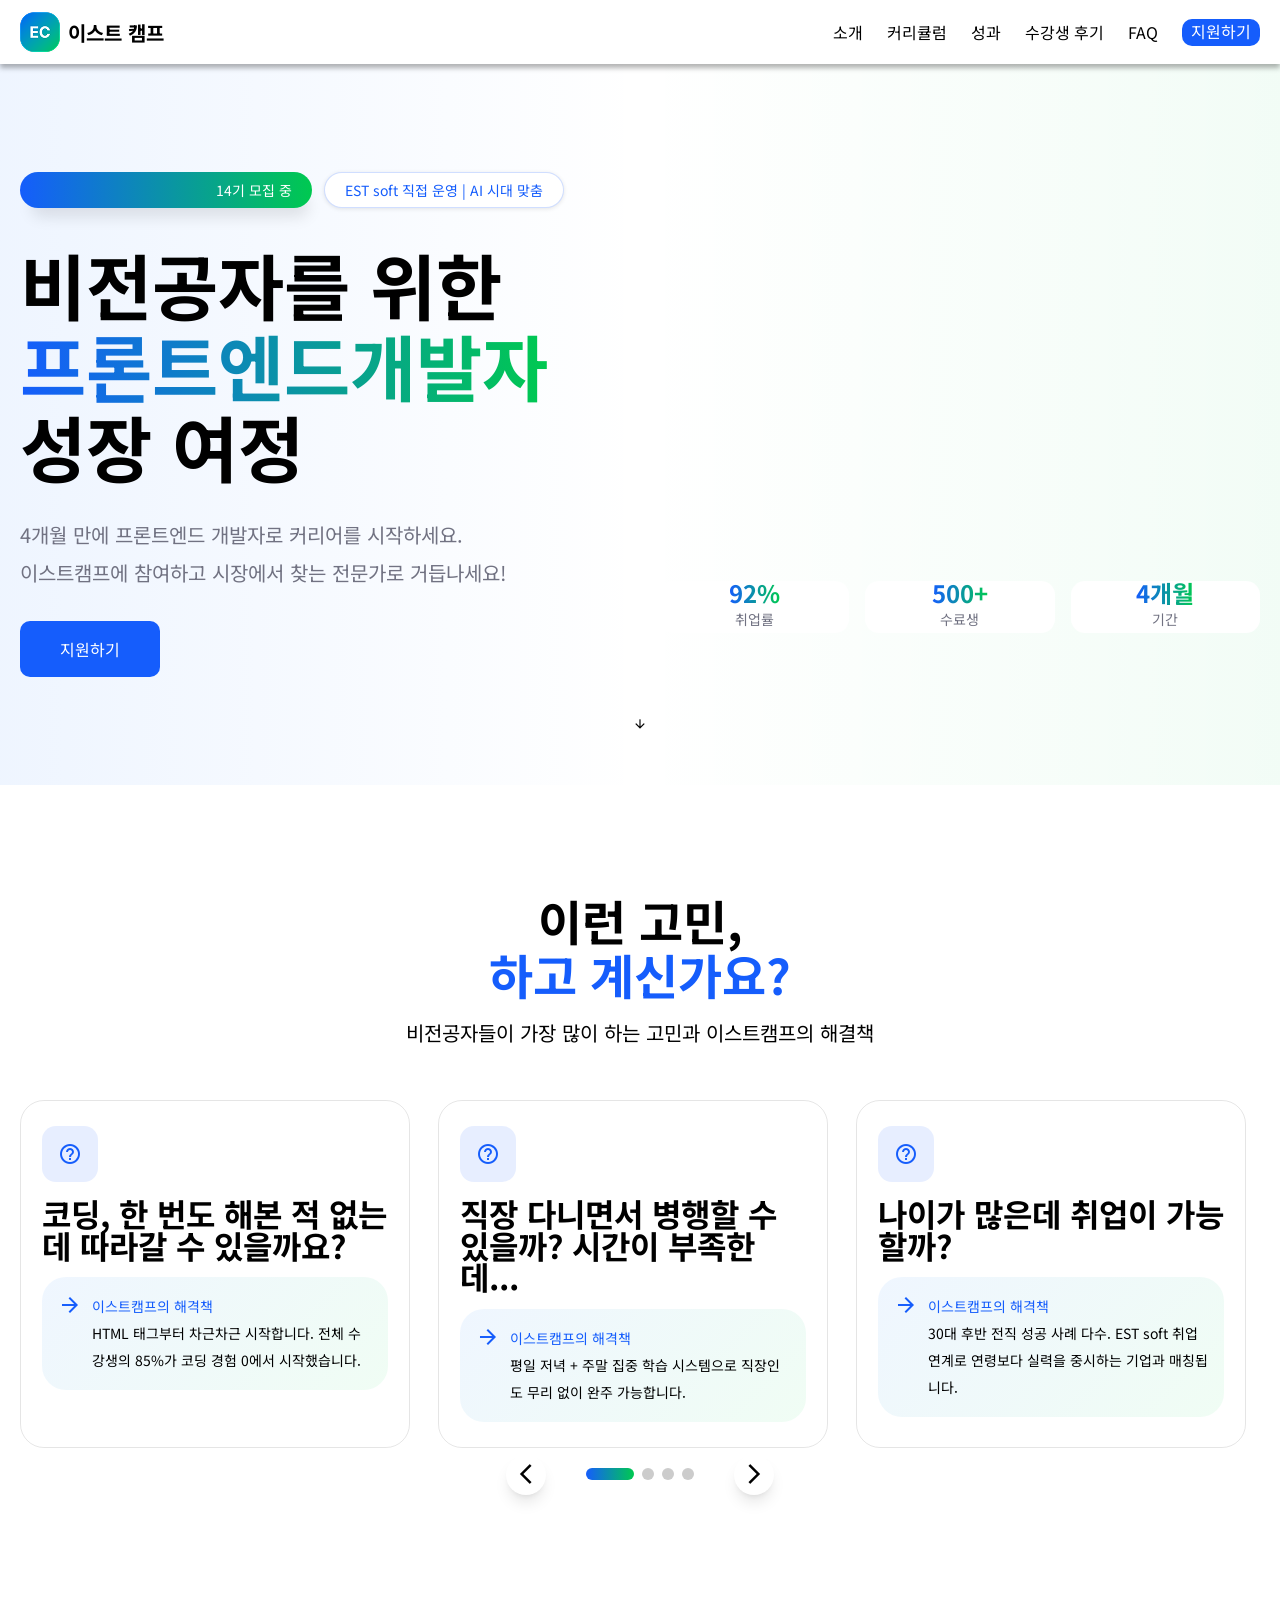
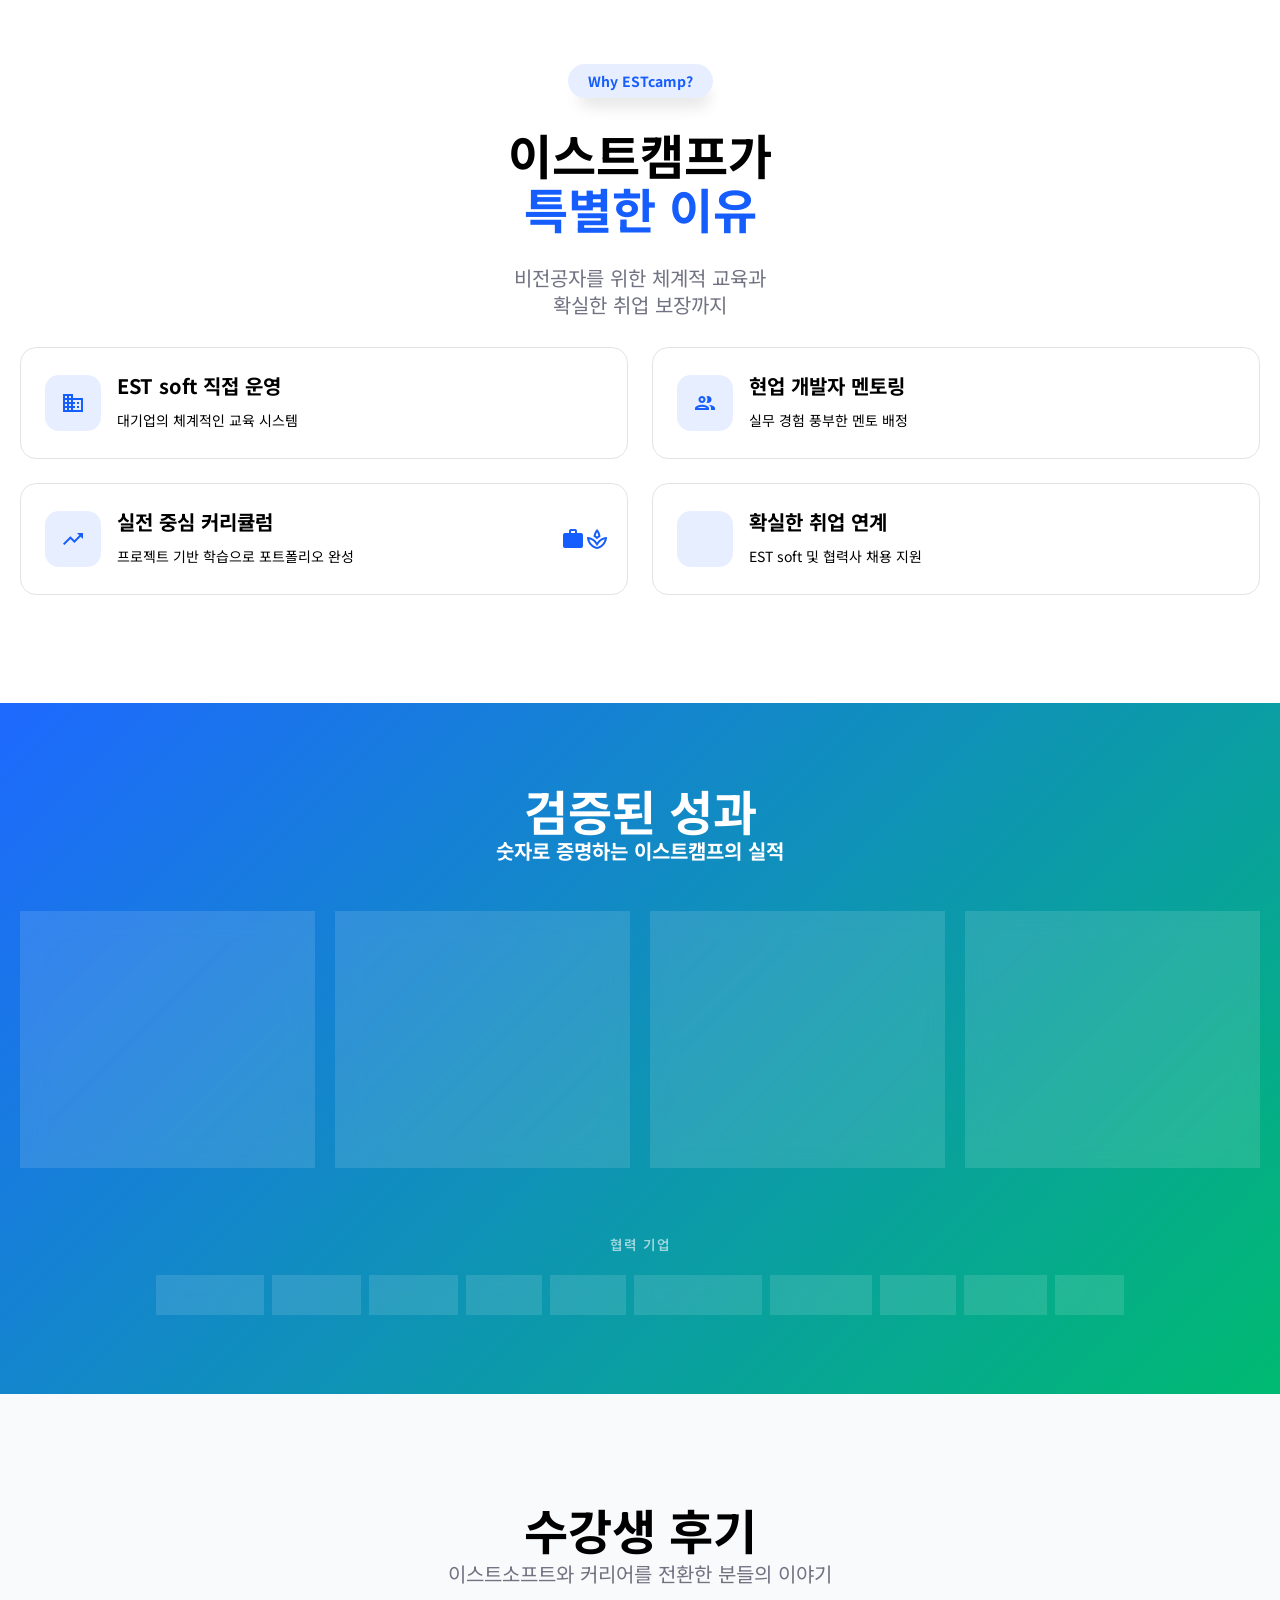
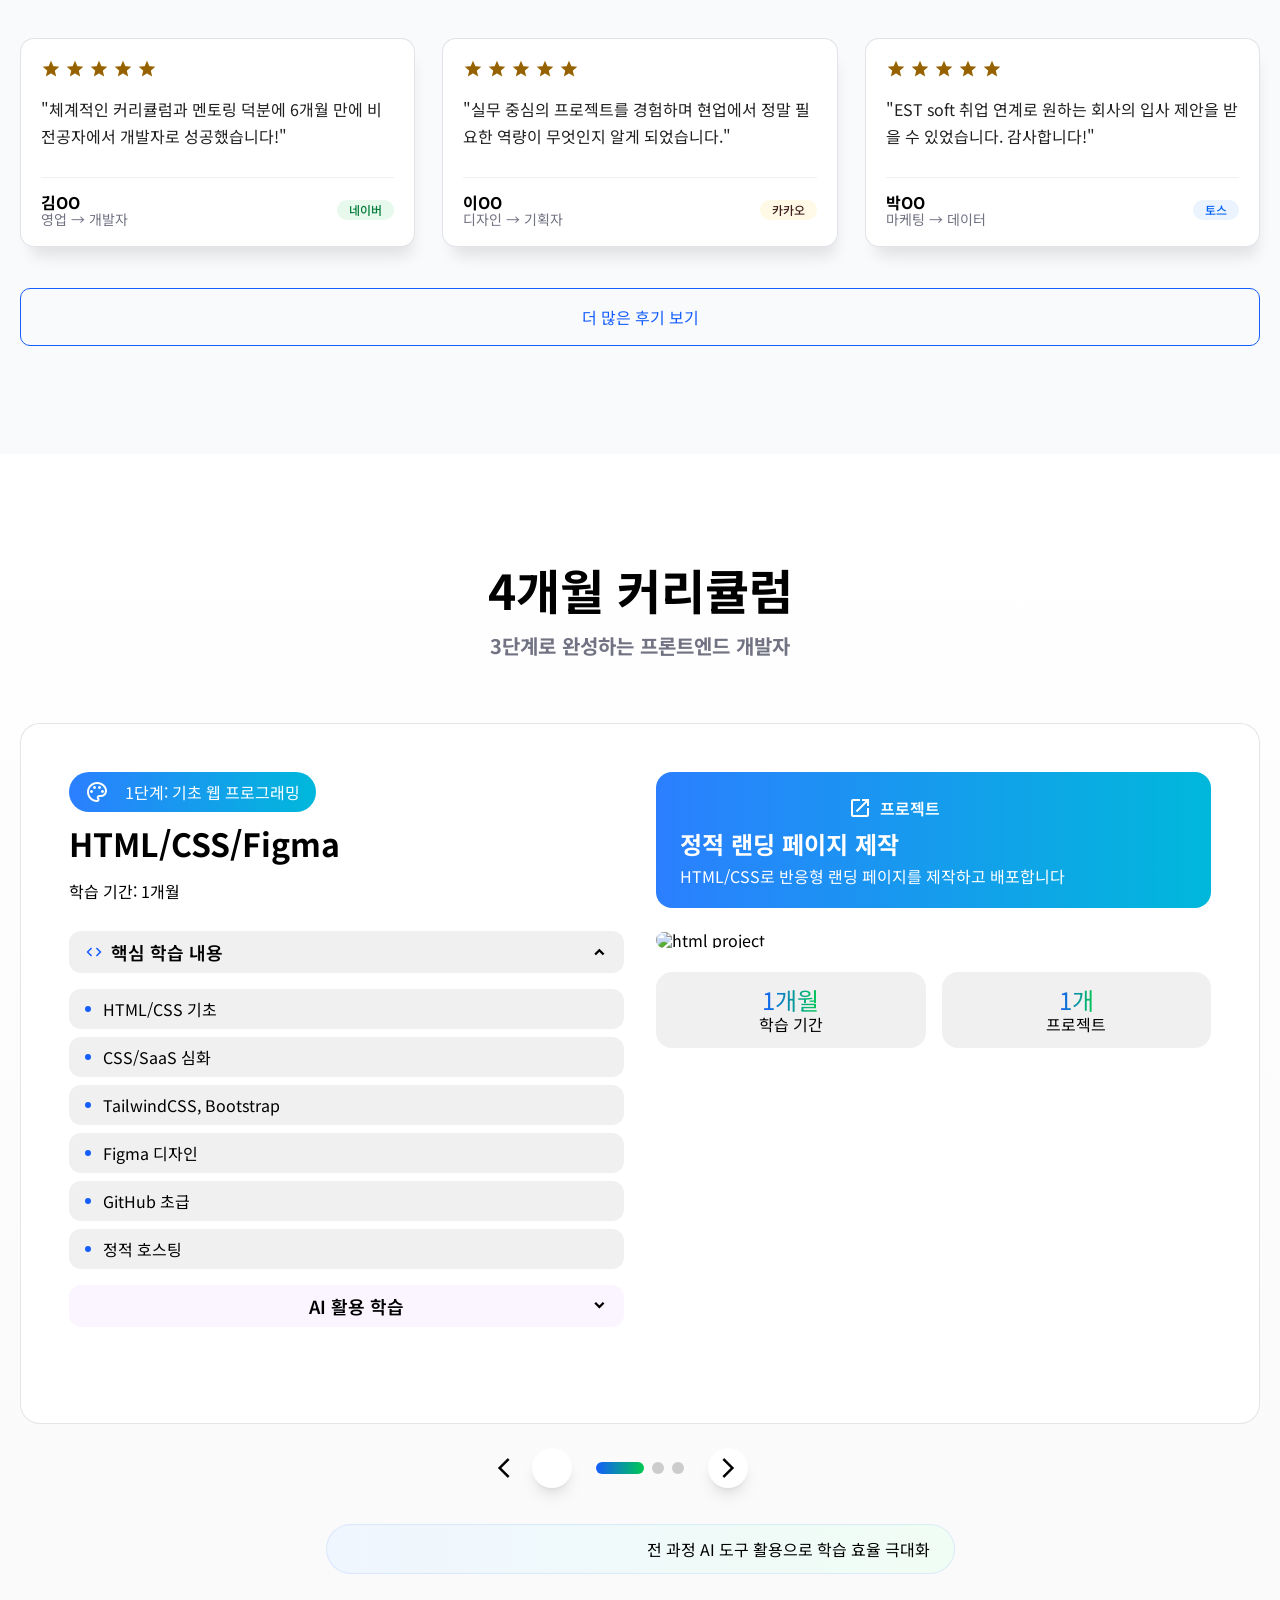
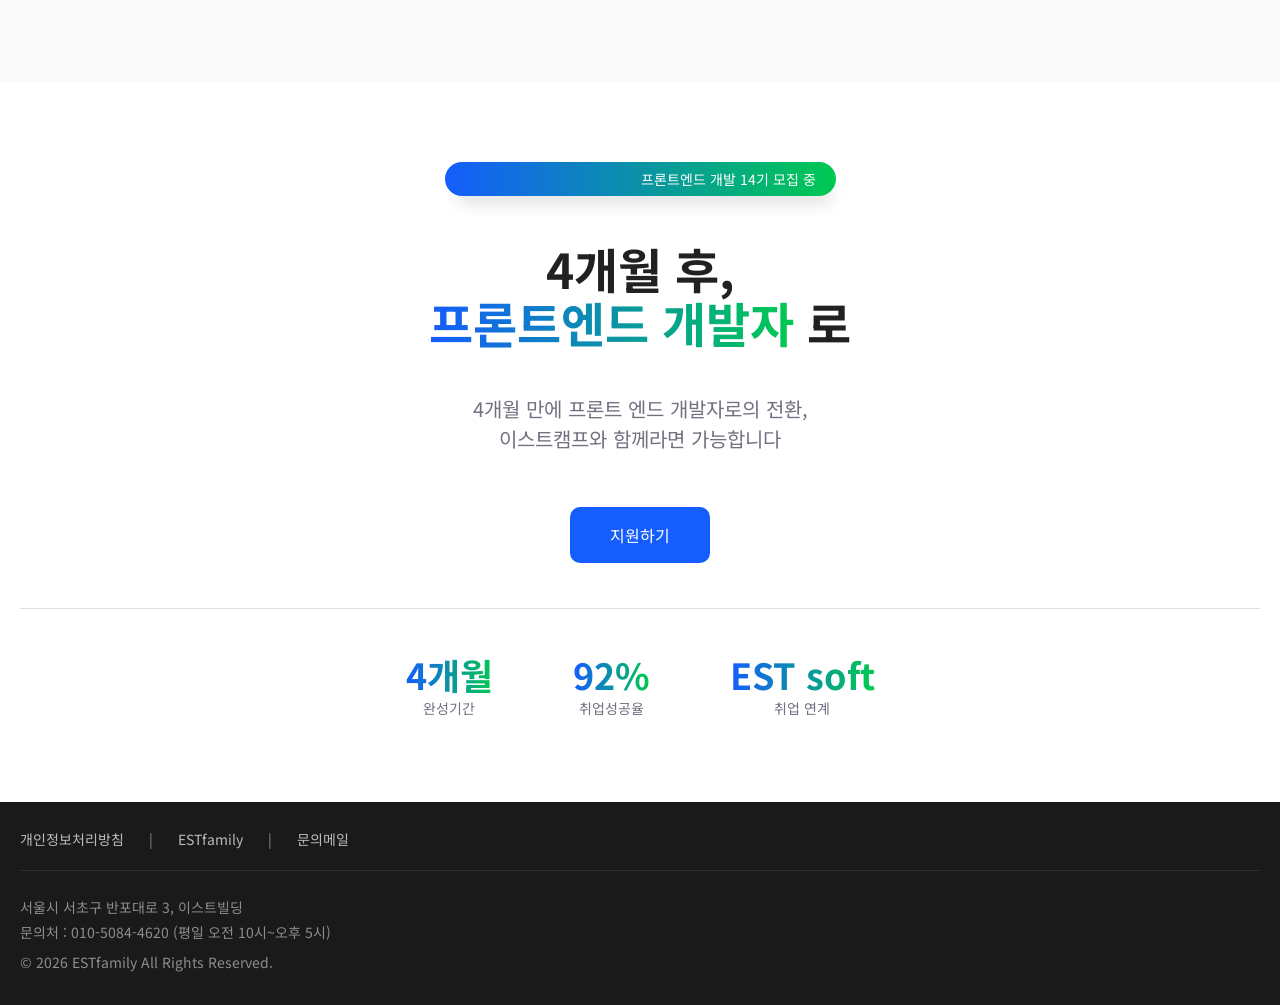
==== commit 891d769b: "Merge pull request #60 from JEJU-Ratus/result-fix Result fix" ====
--- a/index.html
+++ b/index.html
@@ -456,10 +456,10 @@
                 <span class="material-icons">star</span>
                 <span class="material-icons">star</span>
               </div>
-              <p class="review-text">
+              <h3 class="review-text">
                 "체계적인 커리큘럼과 멘토링 덕분에 6개월 만에 비전공자에서
                 개발자로 성공했습니다!"
-              </p>
+              </h3>
               <div class="review-author">
                 <div class="author-info">
                   <span class="author-name">김OO</span>
--- a/css/common.css
+++ b/css/common.css
@@ -51,7 +51,7 @@
   /* 배경 */
   --color-bg-light: #f9fafb;
   --color-bg-blue: #e5f2ff;
-  --color-bg-gray: #ececf0;
+  --color-bg-gray: #f0f0f0;
   --color-bg-purple: #faf5ff;
 
   /* 그라디언트 */
--- a/css/index.css
+++ b/css/index.css
@@ -609,7 +609,7 @@
   display: flex;
   gap: 8px;
   justify-content: center;
-  flex-wrap: nowrap; /* 줄바꿈 금지 */
+  flex-wrap: wrap;
   max-width: none; /* 너비 제한 해제 */
   width: 100%;
 }
@@ -652,14 +652,11 @@
 }
 
 @media screen and (max-width: 640px) {
-  .result .result-grid {
-    grid-template-columns: 1fr;
-  }
-  .result .result-card {
-    padding: 32px 20px;
-  }
-  .result .result-header {
-    margin-bottom: 32px;
+  .result .result-card .result-value {
+    font-size: 2.2rem;
+  }
+  .result .result-card .result-label {
+    font-size: 0.95rem;
   }
 }
 /* ------------ review ------------------------------ */
@@ -707,7 +704,7 @@
 /* 별점 영역 */
 .review-rating {
   margin: 20px 20px 0; /* 내부 위치만 마진으로 고정 */
-  color: #ffb800; /* 포인트 컬러 */
+  color: #966200; /* 포인트 컬러 */
 }
 
 .review-rating span {
@@ -754,7 +751,7 @@
 
 .naver {
   background: #e7f9ed;
-  color: #03c75a;
+  color: #037c3a;
 }
 .kakao {
   background: #fff9e6;
@@ -762,7 +759,7 @@
 }
 .toss {
   background: #ebf3ff;
-  color: #0064ff;
+  color: #0062f5;
 }
 
 /* 하단 버튼 */
@@ -788,7 +785,7 @@
 }
 @media screen and (max-width: 768px) {
   .review-grid {
-    grid-size: 1fr;
+    grid-template-columns: 1fr;
   }
   .review-header {
     margin-bottom: var(--base-unit);
@@ -1013,7 +1010,7 @@
 
 .curriculum-ai-title .material-icons-outlined {
   font-size: 18px;
-  color: #ad46ff;
+  color: #9f29ff;
 }
 
 .curriculum-ai-list {
@@ -1036,7 +1033,7 @@
 
 .curriculum-ai-list li .material-icons-outlined {
   font-size: 16px;
-  color: #ad46ff;
+  color: #9f29ff;
 }
 
 /* ── Slide Visual (right column) ────────────── */
@@ -1389,7 +1386,7 @@
 
 .footer-links .bar {
   margin: 0 5px;
-  color: rgba(255, 255, 255, 0.3);
+  color: rgba(255, 255, 255, 0.5);
 }
 
 .footer-social {
@@ -1424,5 +1421,5 @@
 
 .footer-info .copyright {
   margin-top: 4px;
-  color: rgba(255, 255, 255, 0.35);
-}
+  color: rgba(255, 255, 255, 0.5);
+}
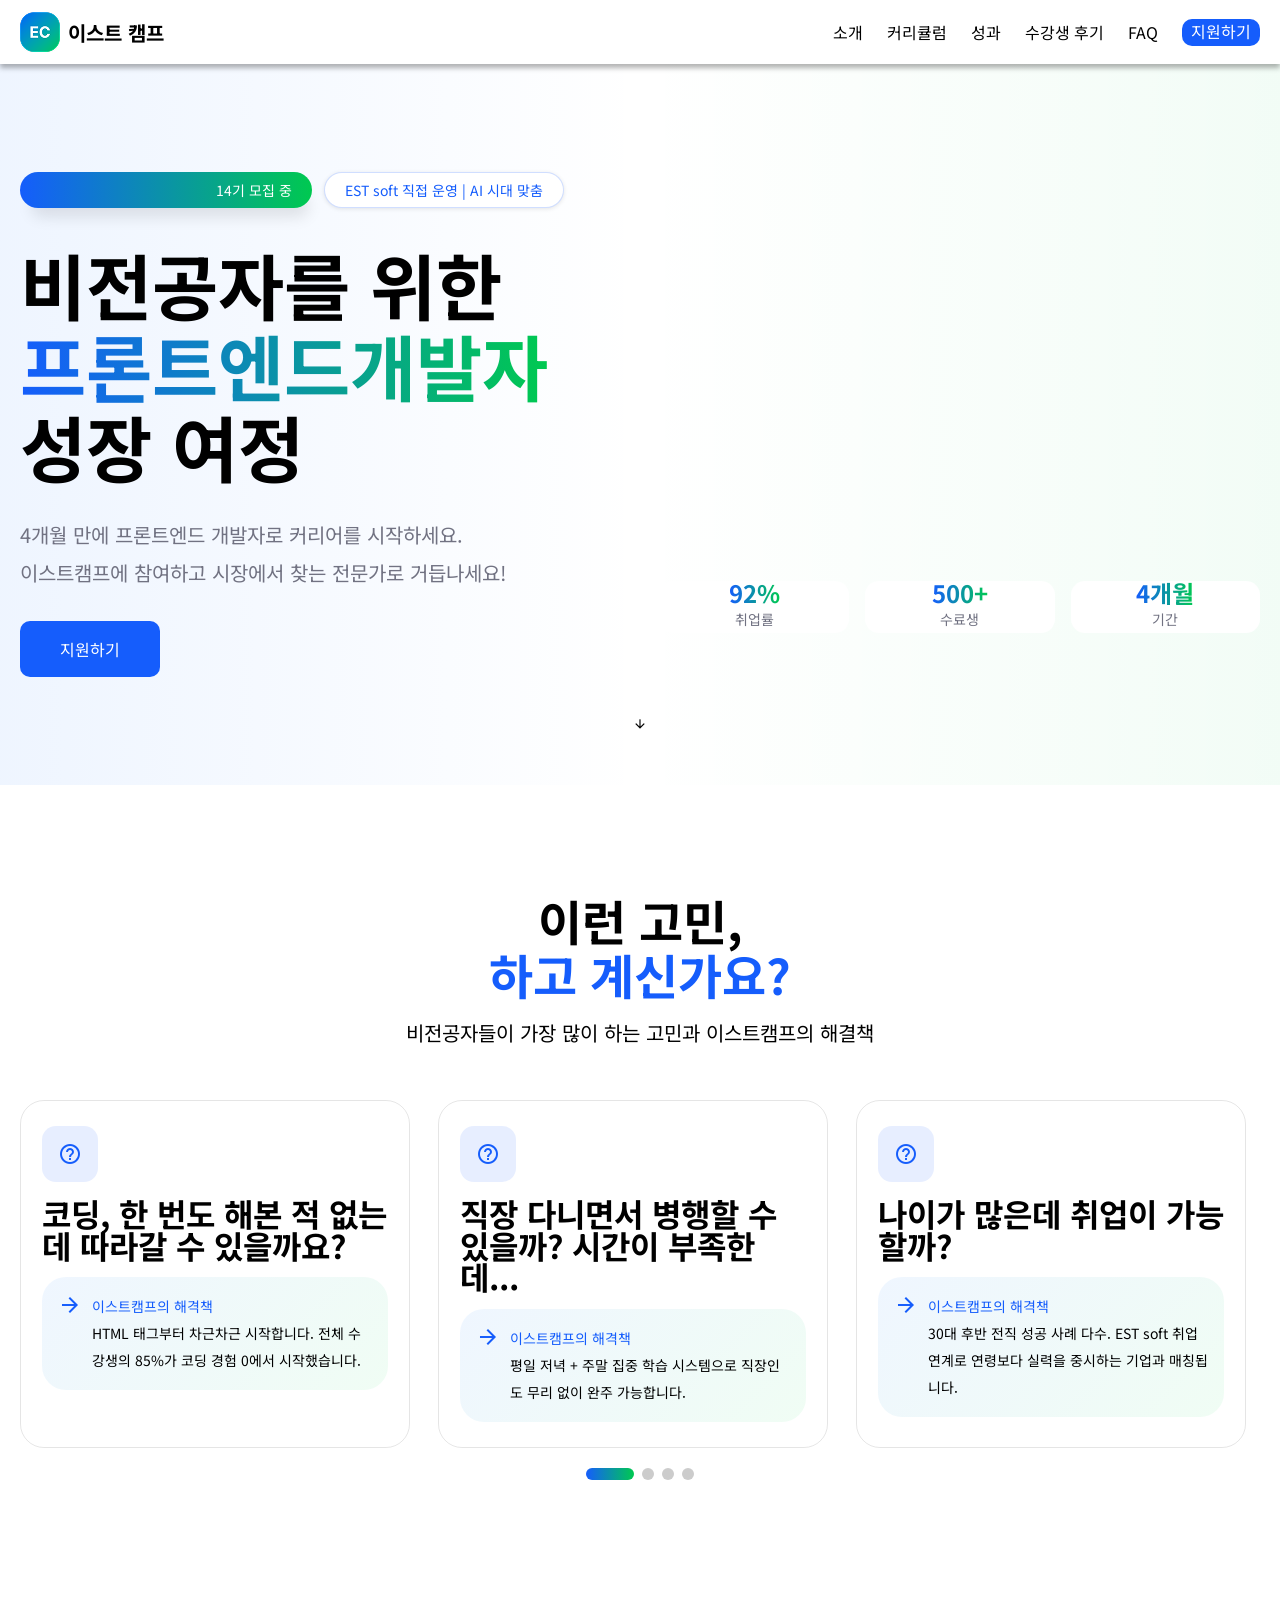
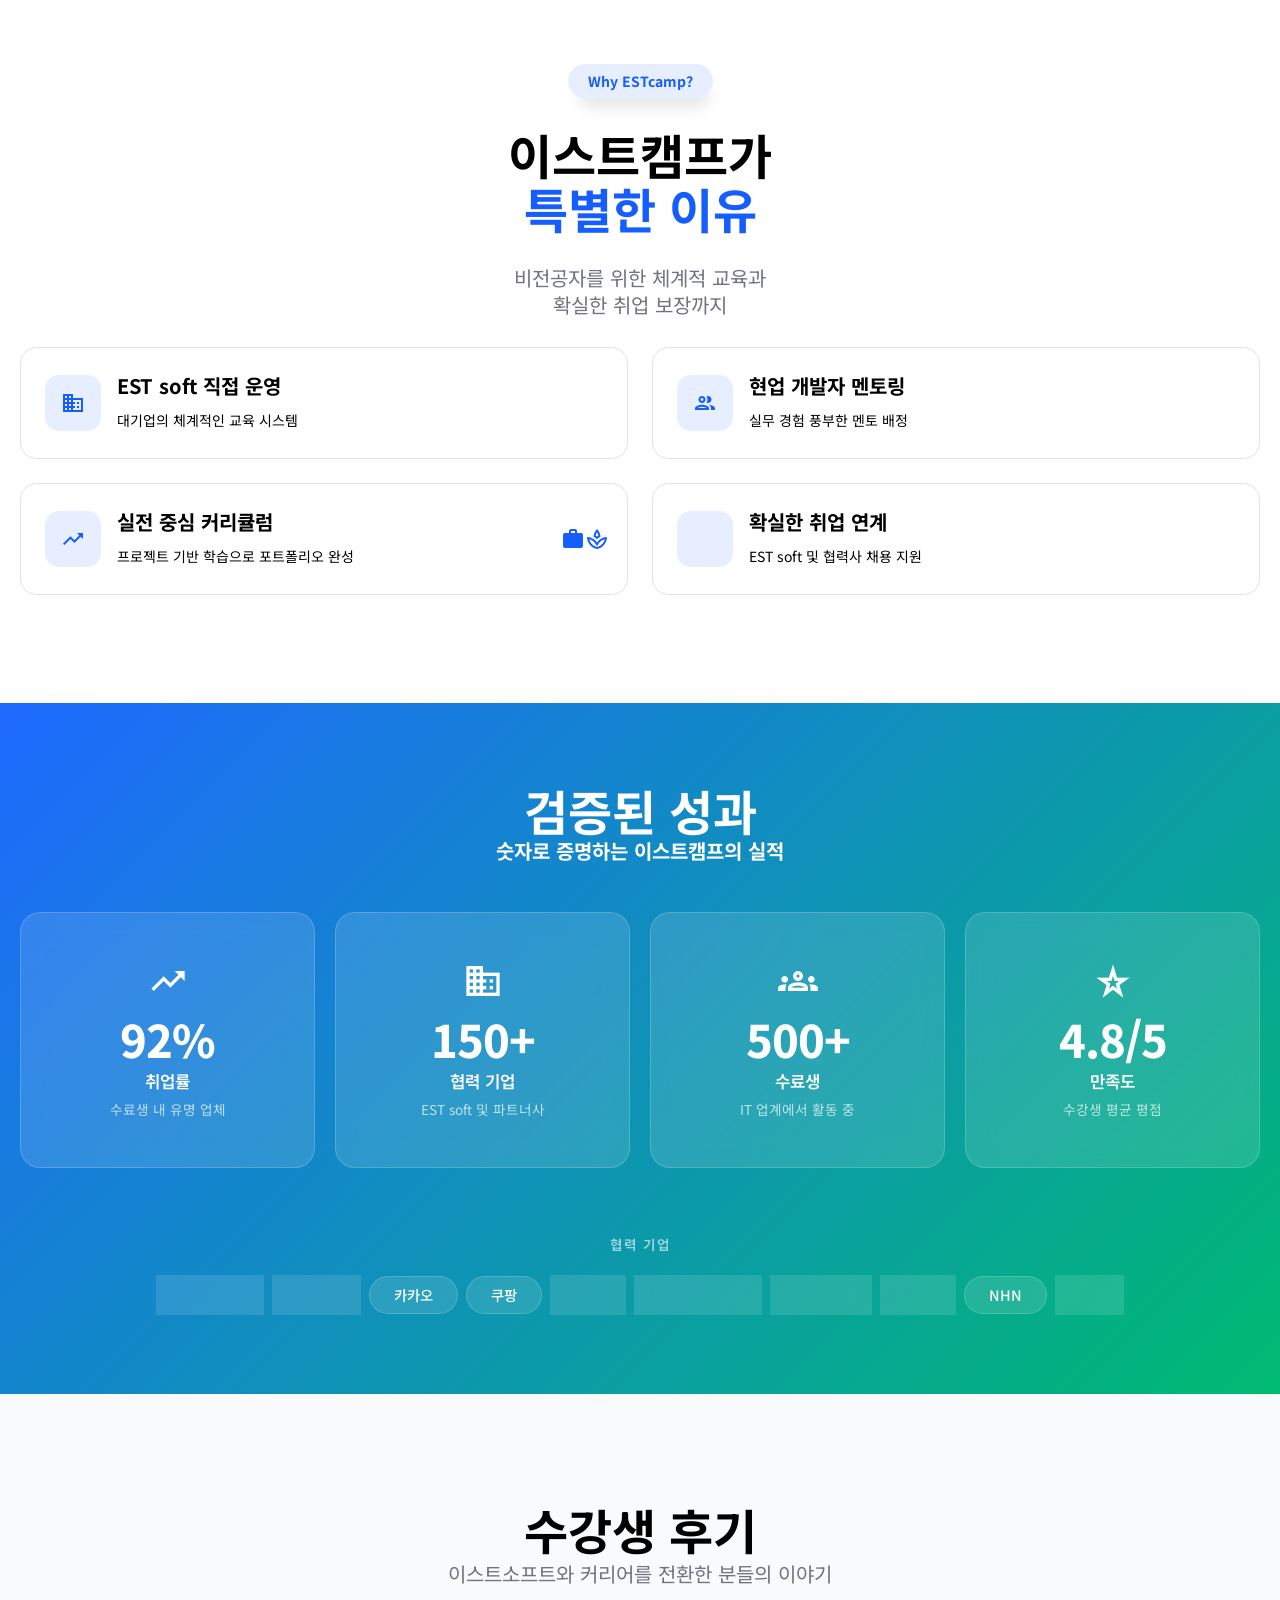
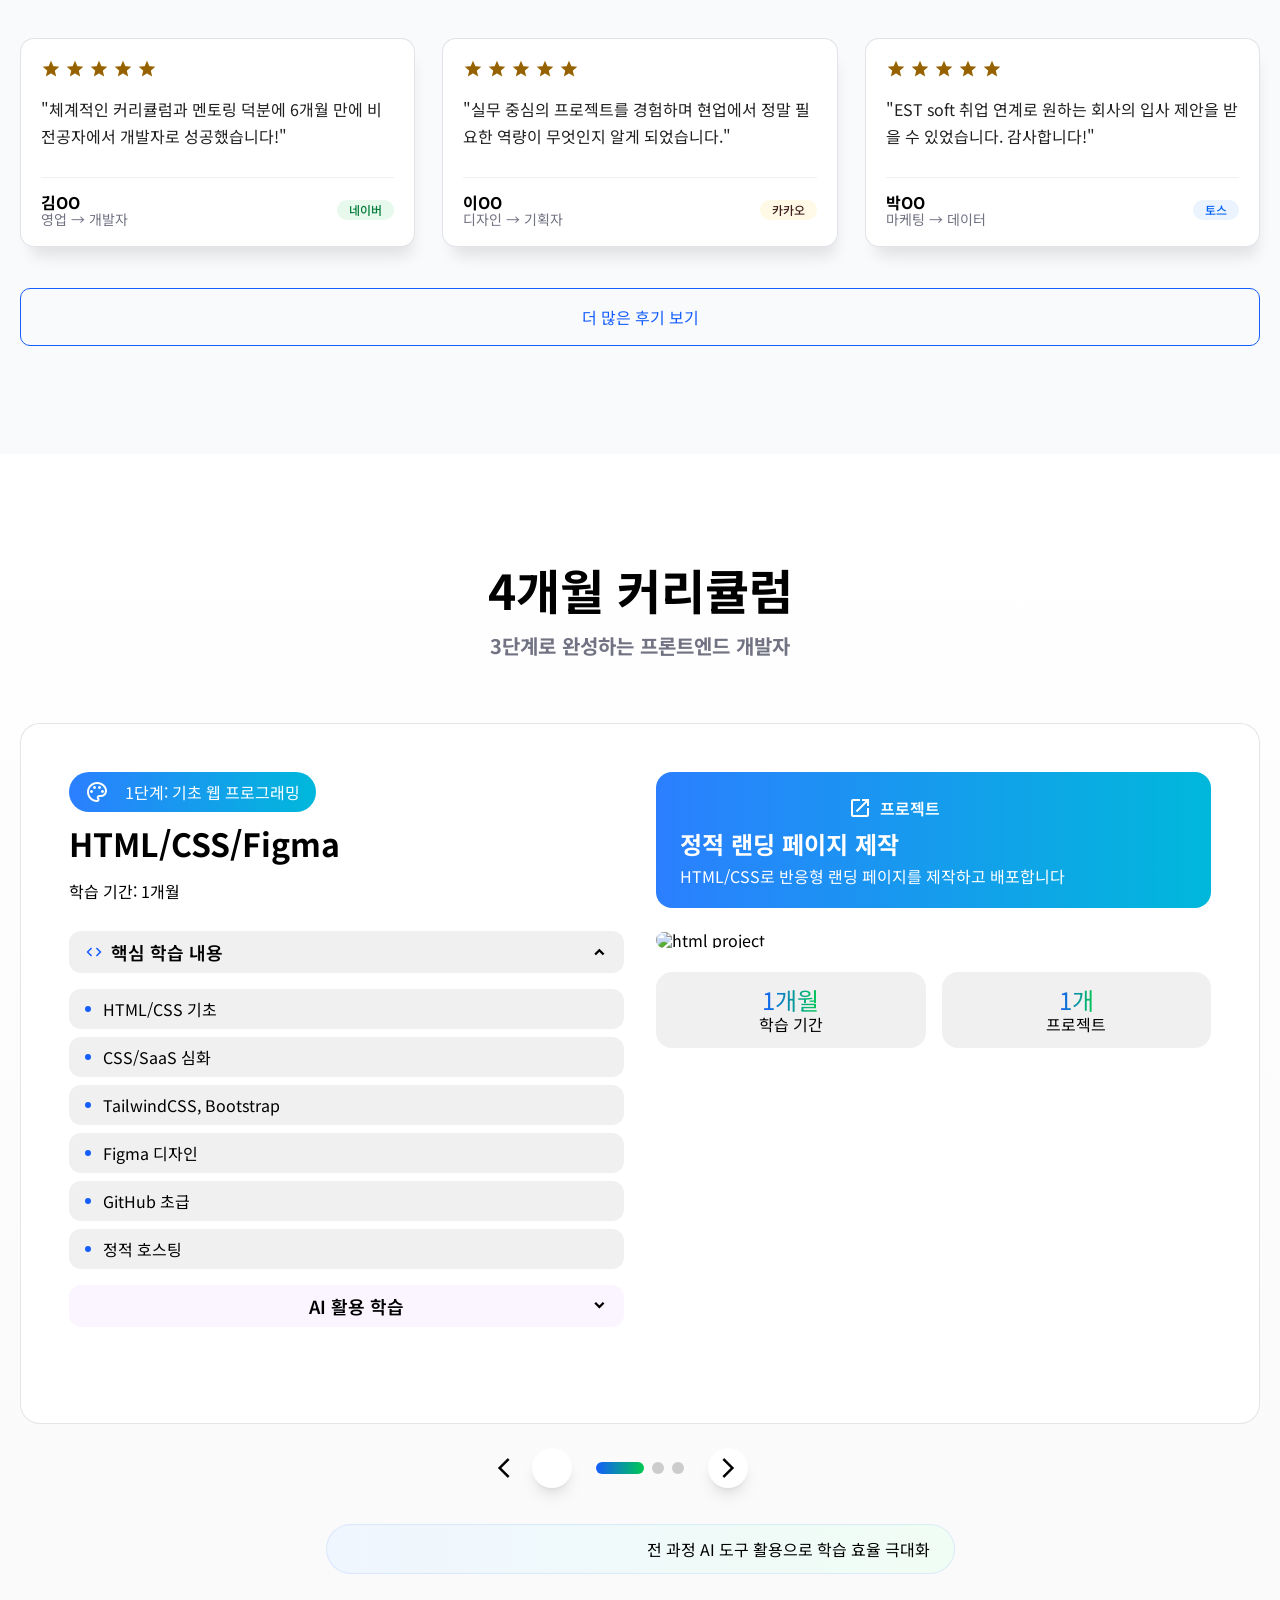
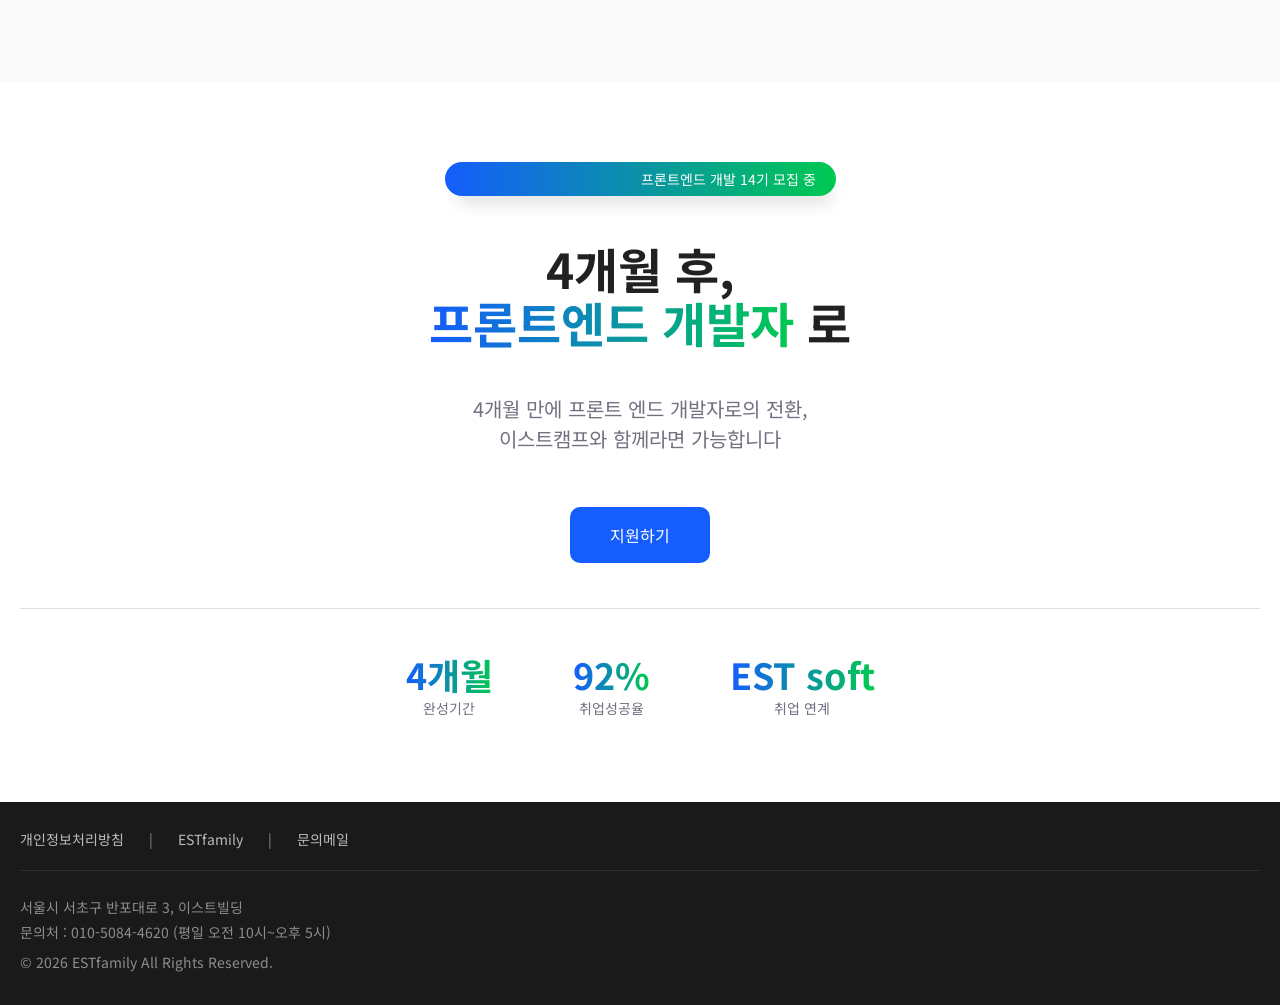
==== commit 0881353a: "Merge pull request #63 from JEJU-Ratus/result-fix last fix" ====
--- a/index.html
+++ b/index.html
@@ -261,7 +261,7 @@
               </div>
             </div>
             <div class="slide-button">
-              <a href="">
+              <div>
                 <label for="slide01" class="left">
                   <span class="material-icons-outlined">arrow_back_ios</span>
                 </label>
@@ -274,14 +274,14 @@
                 <label for="slide03" class="left">
                   <span class="material-icons-outlined">arrow_back_ios</span>
                 </label>
-              </a>
+              </div>
               <div class="problem-nav">
                 <div></div>
                 <div></div>
                 <div></div>
                 <div></div>
               </div>
-              <a href="">
+              <div>
                 <label for="slide02" class="right">
                   <span class="material-icons-outlined">arrow_forward_ios</span>
                 </label>
@@ -294,7 +294,7 @@
                 <label for="slide04" class="right">
                   <span class="material-icons-outlined">arrow_forward_ios</span>
                 </label>
-              </a>
+              </div>
             </div>
           </div>
         </div>
@@ -470,13 +470,13 @@
             </article>
 
             <article class="review-card">
-              <div class="review-rating">
-                <span class="material-icons">star</span>
-                <span class="material-icons">star</span>
-                <span class="material-icons">star</span>
-                <span class="material-icons">star</span>
-                <span class="material-icons">star</span>
-              </div>
+              <h3 class="review-rating">
+                <span class="material-icons">star</span>
+                <span class="material-icons">star</span>
+                <span class="material-icons">star</span>
+                <span class="material-icons">star</span>
+                <span class="material-icons">star</span>
+              </h3>
               <p class="review-text">
                 "실무 중심의 프로젝트를 경험하며 현업에서 정말 필요한 역량이
                 무엇인지 알게 되었습니다."
@@ -491,13 +491,13 @@
             </article>
 
             <article class="review-card">
-              <div class="review-rating">
-                <span class="material-icons">star</span>
-                <span class="material-icons">star</span>
-                <span class="material-icons">star</span>
-                <span class="material-icons">star</span>
-                <span class="material-icons">star</span>
-              </div>
+              <h3 class="review-rating">
+                <span class="material-icons">star</span>
+                <span class="material-icons">star</span>
+                <span class="material-icons">star</span>
+                <span class="material-icons">star</span>
+                <span class="material-icons">star</span>
+              </h3>
               <p class="review-text">
                 "EST soft 취업 연계로 원하는 회사의 입사 제안을 받을 수
                 있었습니다. 감사합니다!"
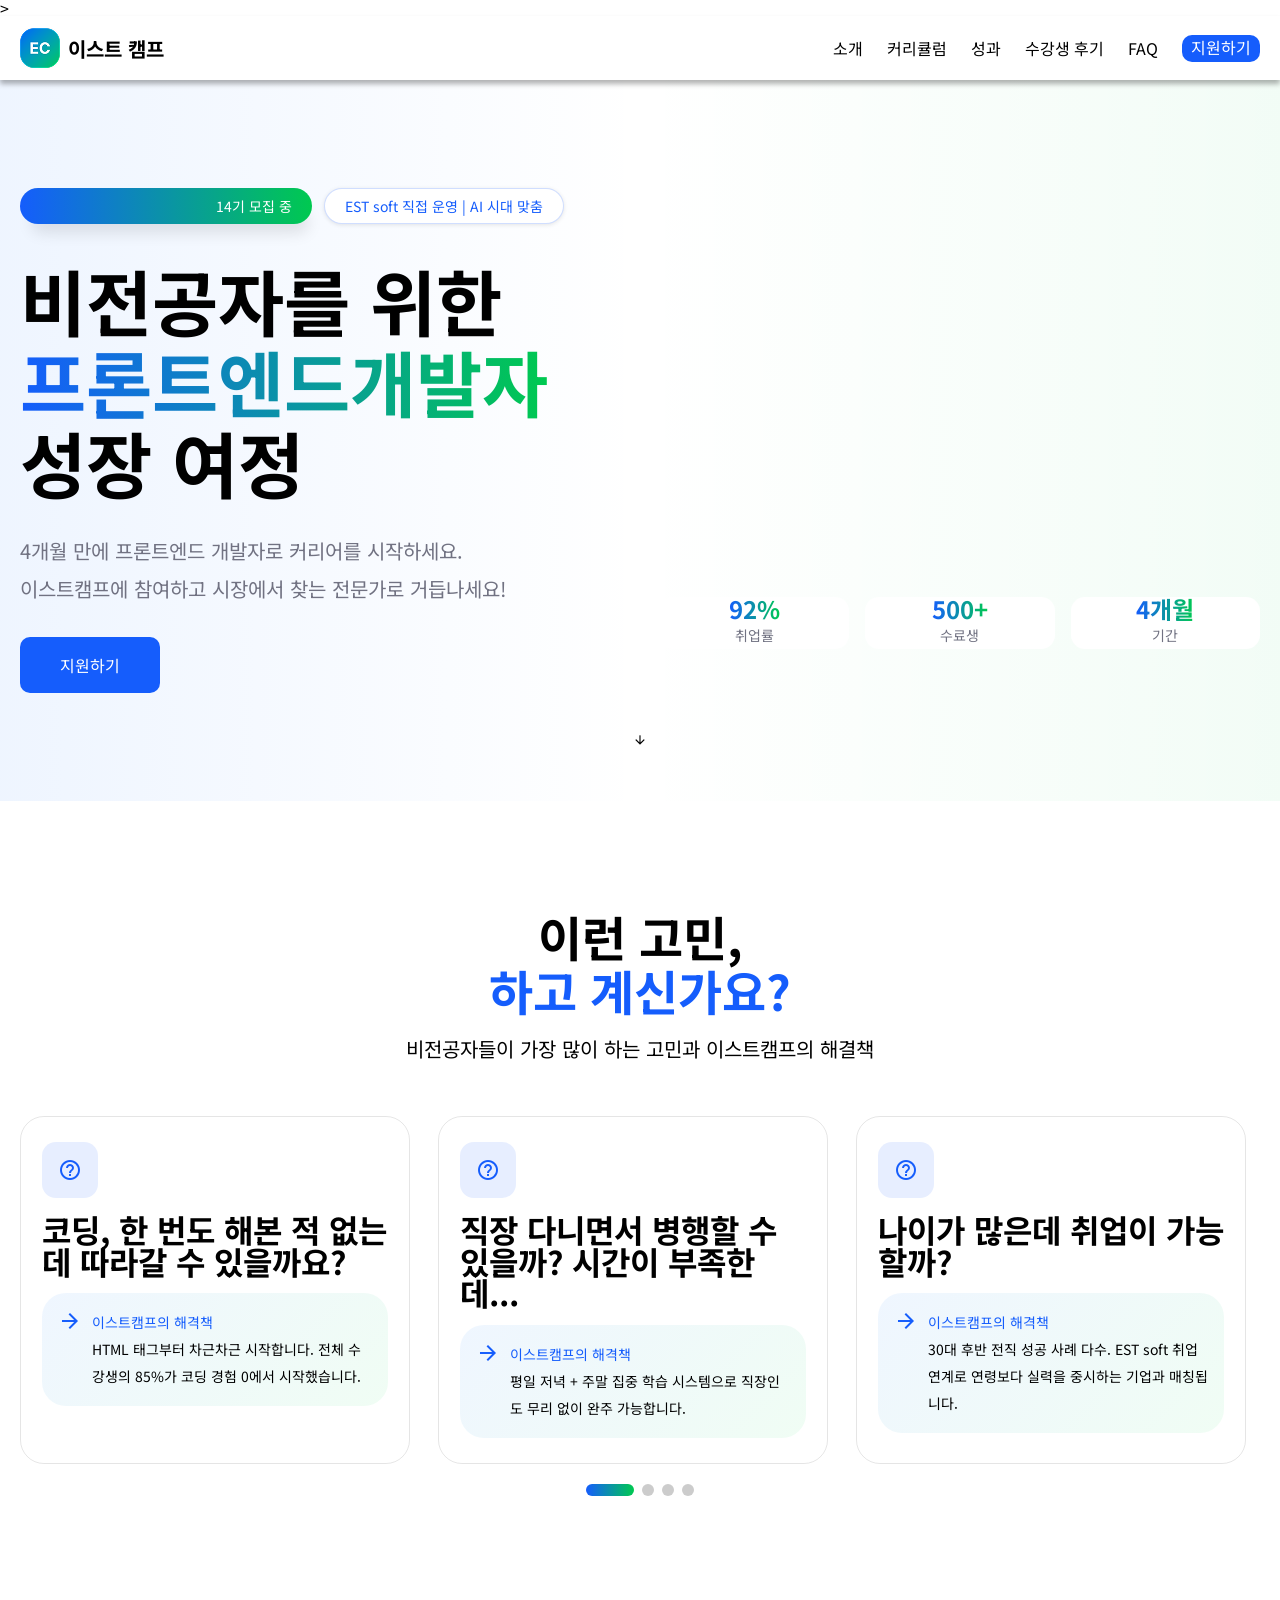
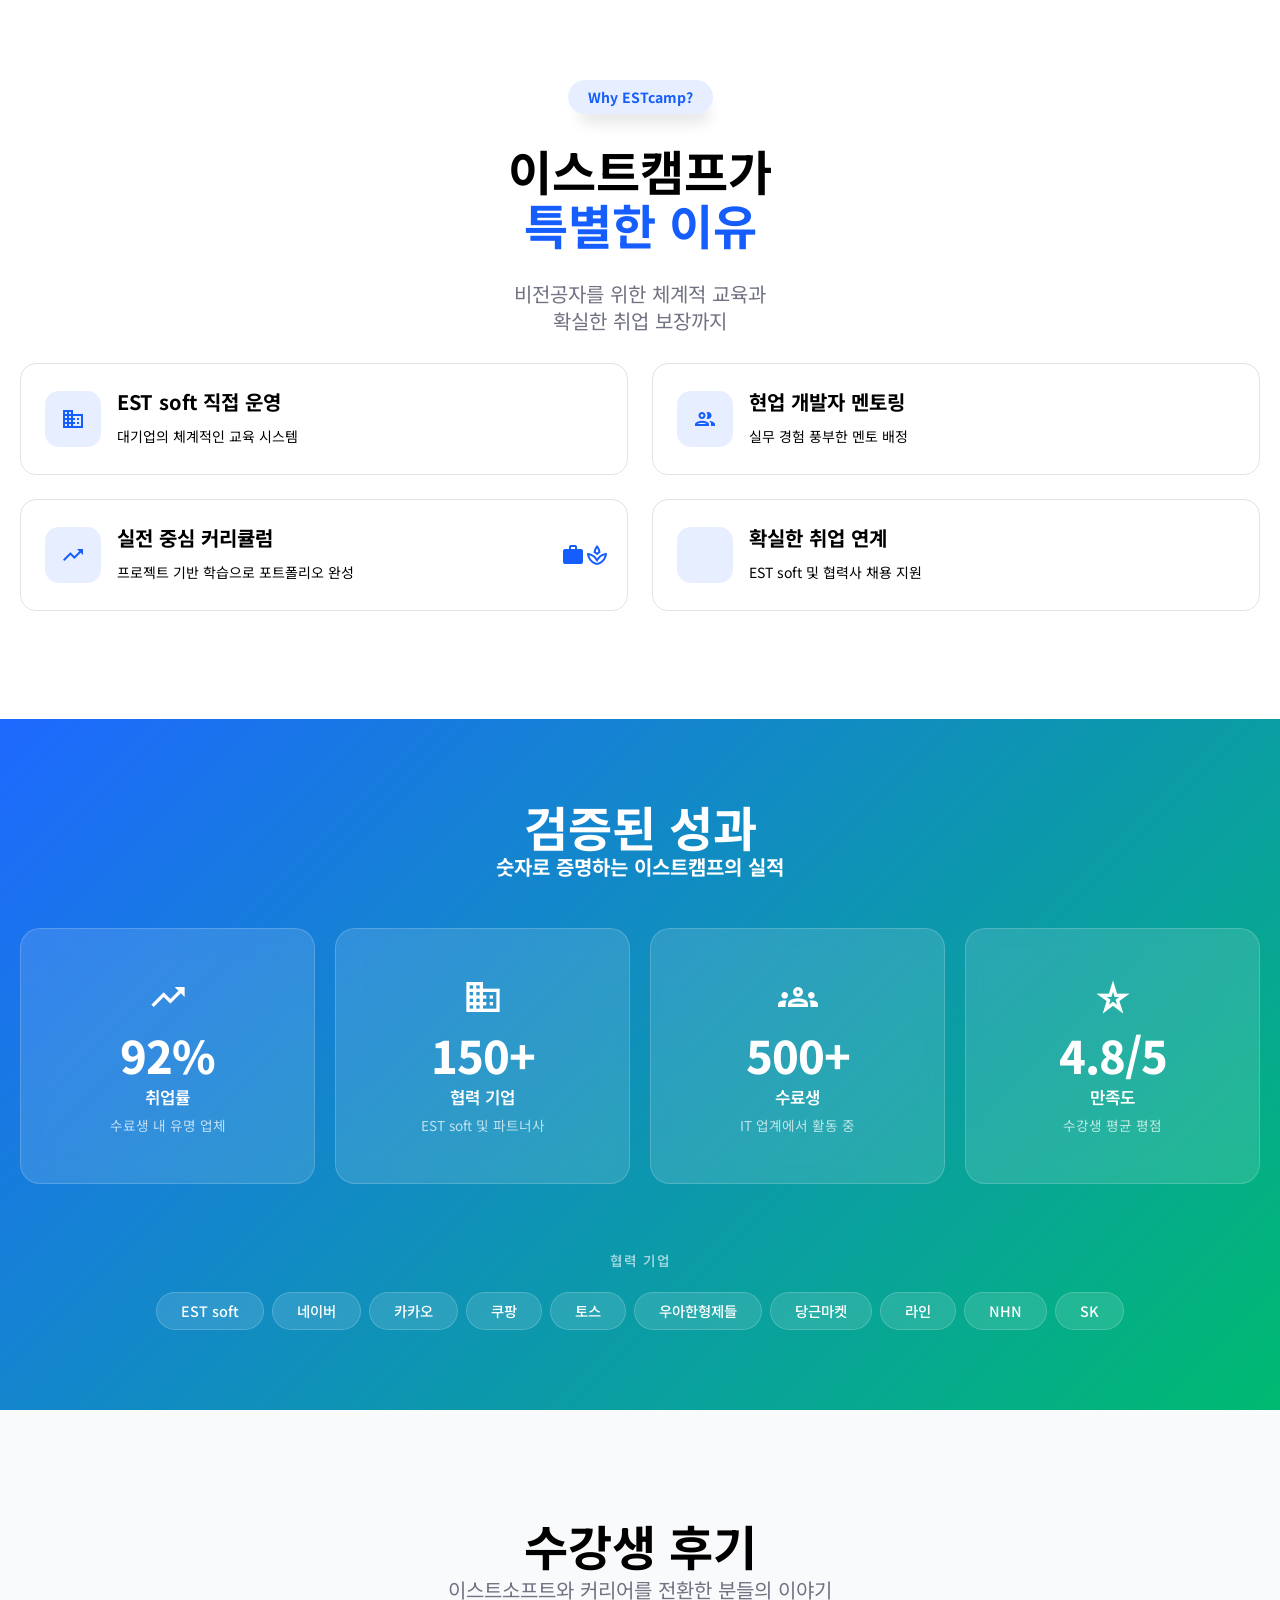
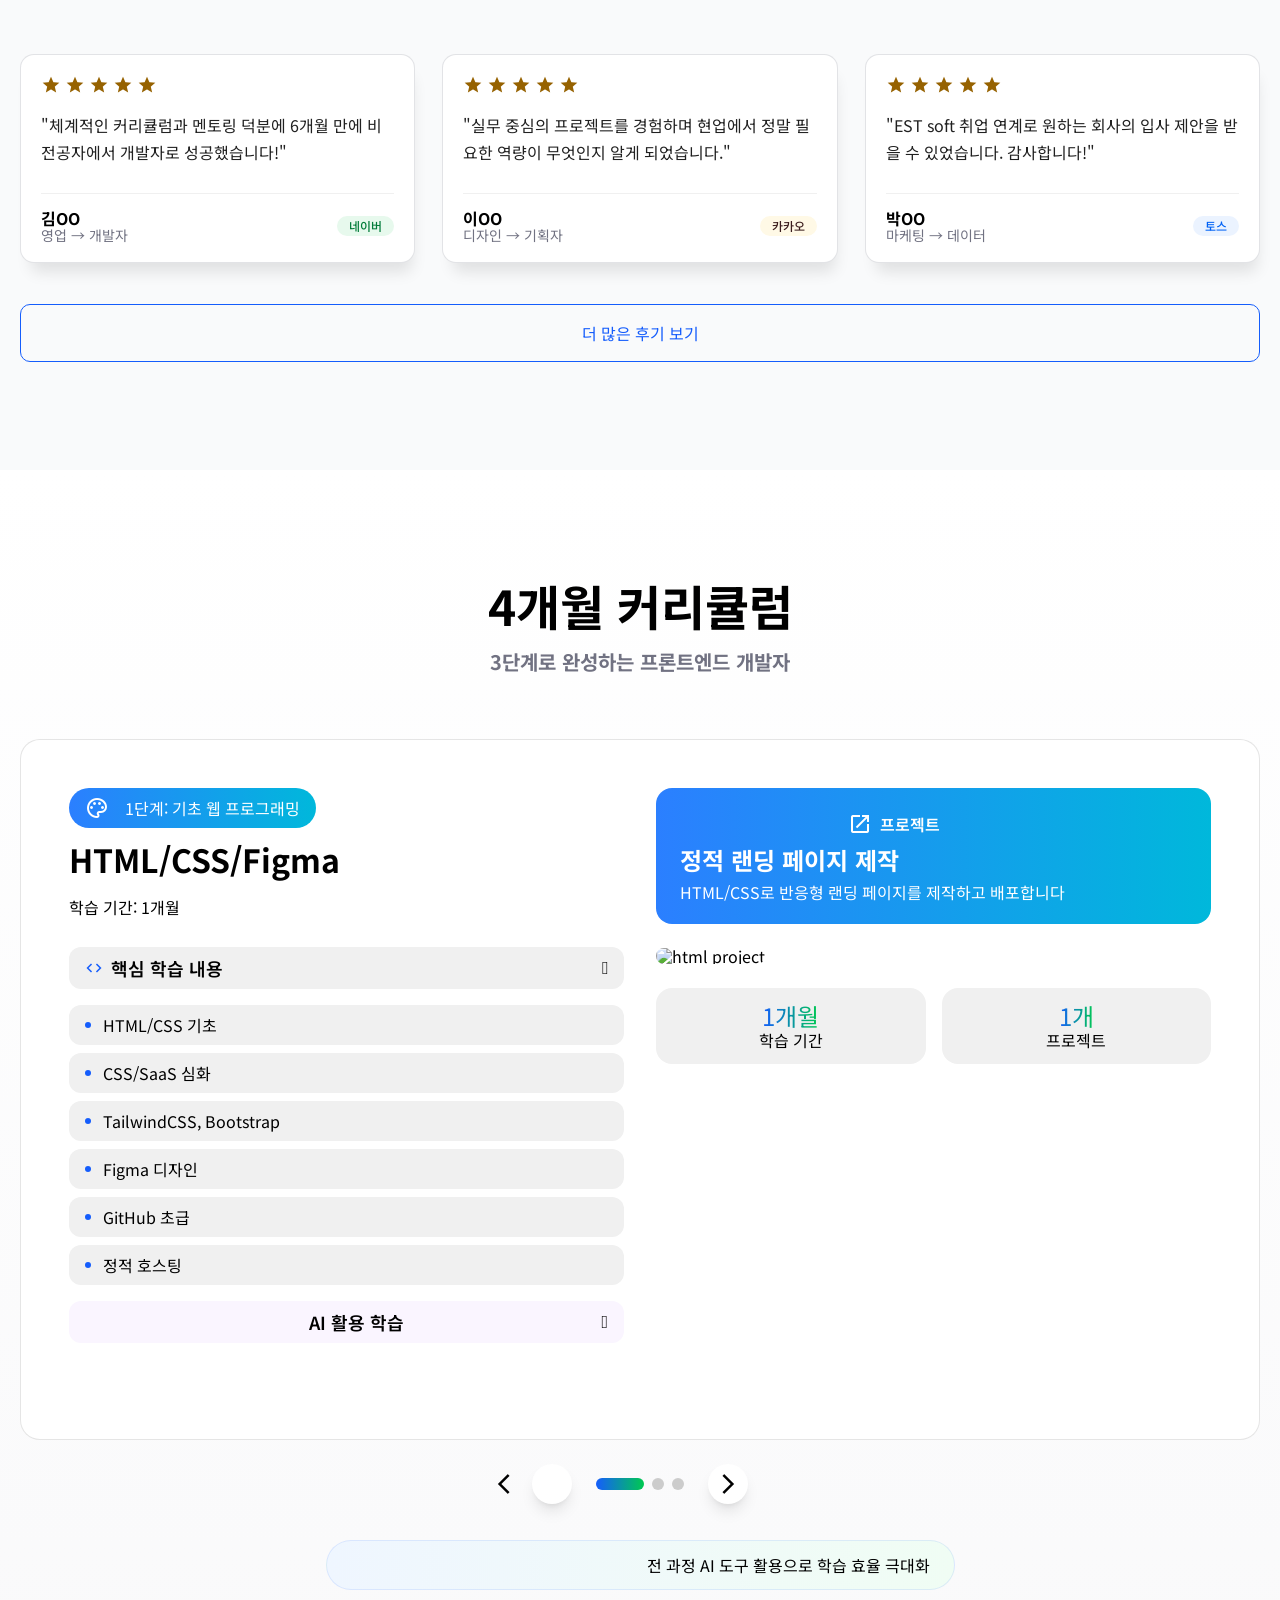
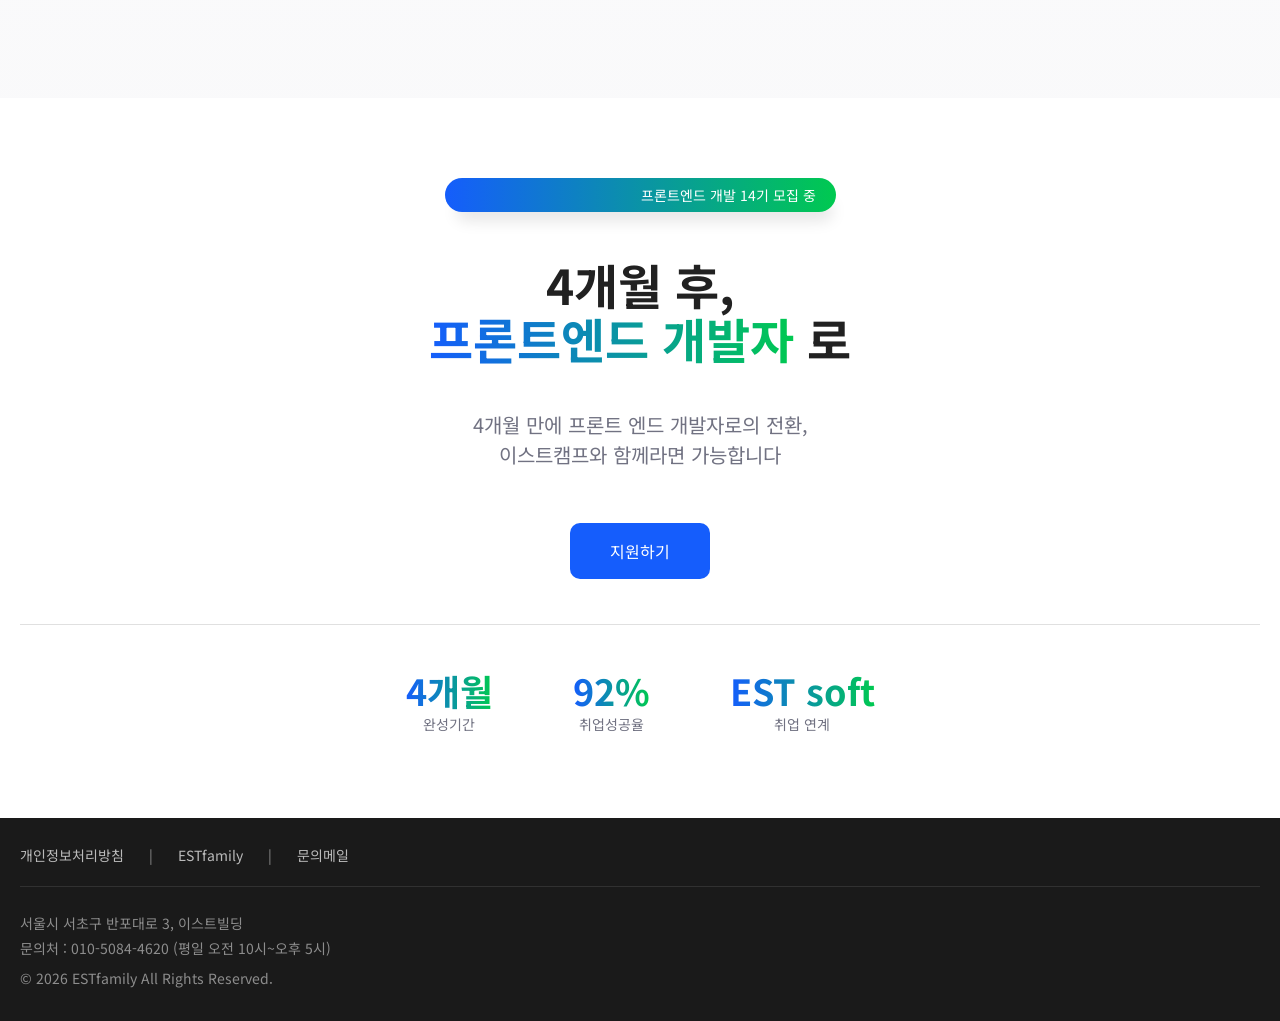
==== commit 25f40ea4: "fix: matrial-icon 두개 중 outline만 남기기. meta description 추가" ====
--- a/index.html
+++ b/index.html
@@ -4,14 +4,15 @@
     <meta charset="UTF-8" />
     <meta name="viewport" content="width=device-width, initial-scale=1.0" />
     <title>이스트캠프 | 프론트엔드 14기</title>
+    <meta
+      name="description"
+      content=" 이스트소프트 프론드엔드 과정 13기 1차 프로젝트 정적인 웹사이트 구현하기." />
     <link rel="preconnect" href="https://fonts.googleapis.com" />
     <link rel="preconnect" href="https://fonts.gstatic.com" crossorigin />
     <link
       href="https://fonts.googleapis.com/css2?family=Noto+Sans+KR:wght@100..900&display=swap"
       rel="stylesheet" />
-    <link
-      href="https://fonts.googleapis.com/icon?family=Material+Icons"
-      rel="stylesheet" />
+    >
     <link
       href="https://fonts.googleapis.com/icon?family=Material+Icons+Outlined"
       rel="stylesheet" />
@@ -450,11 +451,11 @@
           <div class="review-grid">
             <article class="review-card">
               <div class="review-rating">
-                <span class="material-icons">star</span>
-                <span class="material-icons">star</span>
-                <span class="material-icons">star</span>
-                <span class="material-icons">star</span>
-                <span class="material-icons">star</span>
+                <span class="material-icons-outlined">star</span>
+                <span class="material-icons-outlined">star</span>
+                <span class="material-icons-outlined">star</span>
+                <span class="material-icons-outlined">star</span>
+                <span class="material-icons-outlined">star</span>
               </div>
               <h3 class="review-text">
                 "체계적인 커리큘럼과 멘토링 덕분에 6개월 만에 비전공자에서
@@ -471,11 +472,11 @@
 
             <article class="review-card">
               <h3 class="review-rating">
-                <span class="material-icons">star</span>
-                <span class="material-icons">star</span>
-                <span class="material-icons">star</span>
-                <span class="material-icons">star</span>
-                <span class="material-icons">star</span>
+                <span class="material-icons-outlined">star</span>
+                <span class="material-icons-outlined">star</span>
+                <span class="material-icons-outlined">star</span>
+                <span class="material-icons-outlined">star</span>
+                <span class="material-icons-outlined">star</span>
               </h3>
               <p class="review-text">
                 "실무 중심의 프로젝트를 경험하며 현업에서 정말 필요한 역량이
@@ -492,11 +493,11 @@
 
             <article class="review-card">
               <h3 class="review-rating">
-                <span class="material-icons">star</span>
-                <span class="material-icons">star</span>
-                <span class="material-icons">star</span>
-                <span class="material-icons">star</span>
-                <span class="material-icons">star</span>
+                <span class="material-icons-outlined">star</span>
+                <span class="material-icons-outlined">star</span>
+                <span class="material-icons-outlined">star</span>
+                <span class="material-icons-outlined">star</span>
+                <span class="material-icons-outlined">star</span>
               </h3>
               <p class="review-text">
                 "EST soft 취업 연계로 원하는 회사의 입사 제안을 받을 수
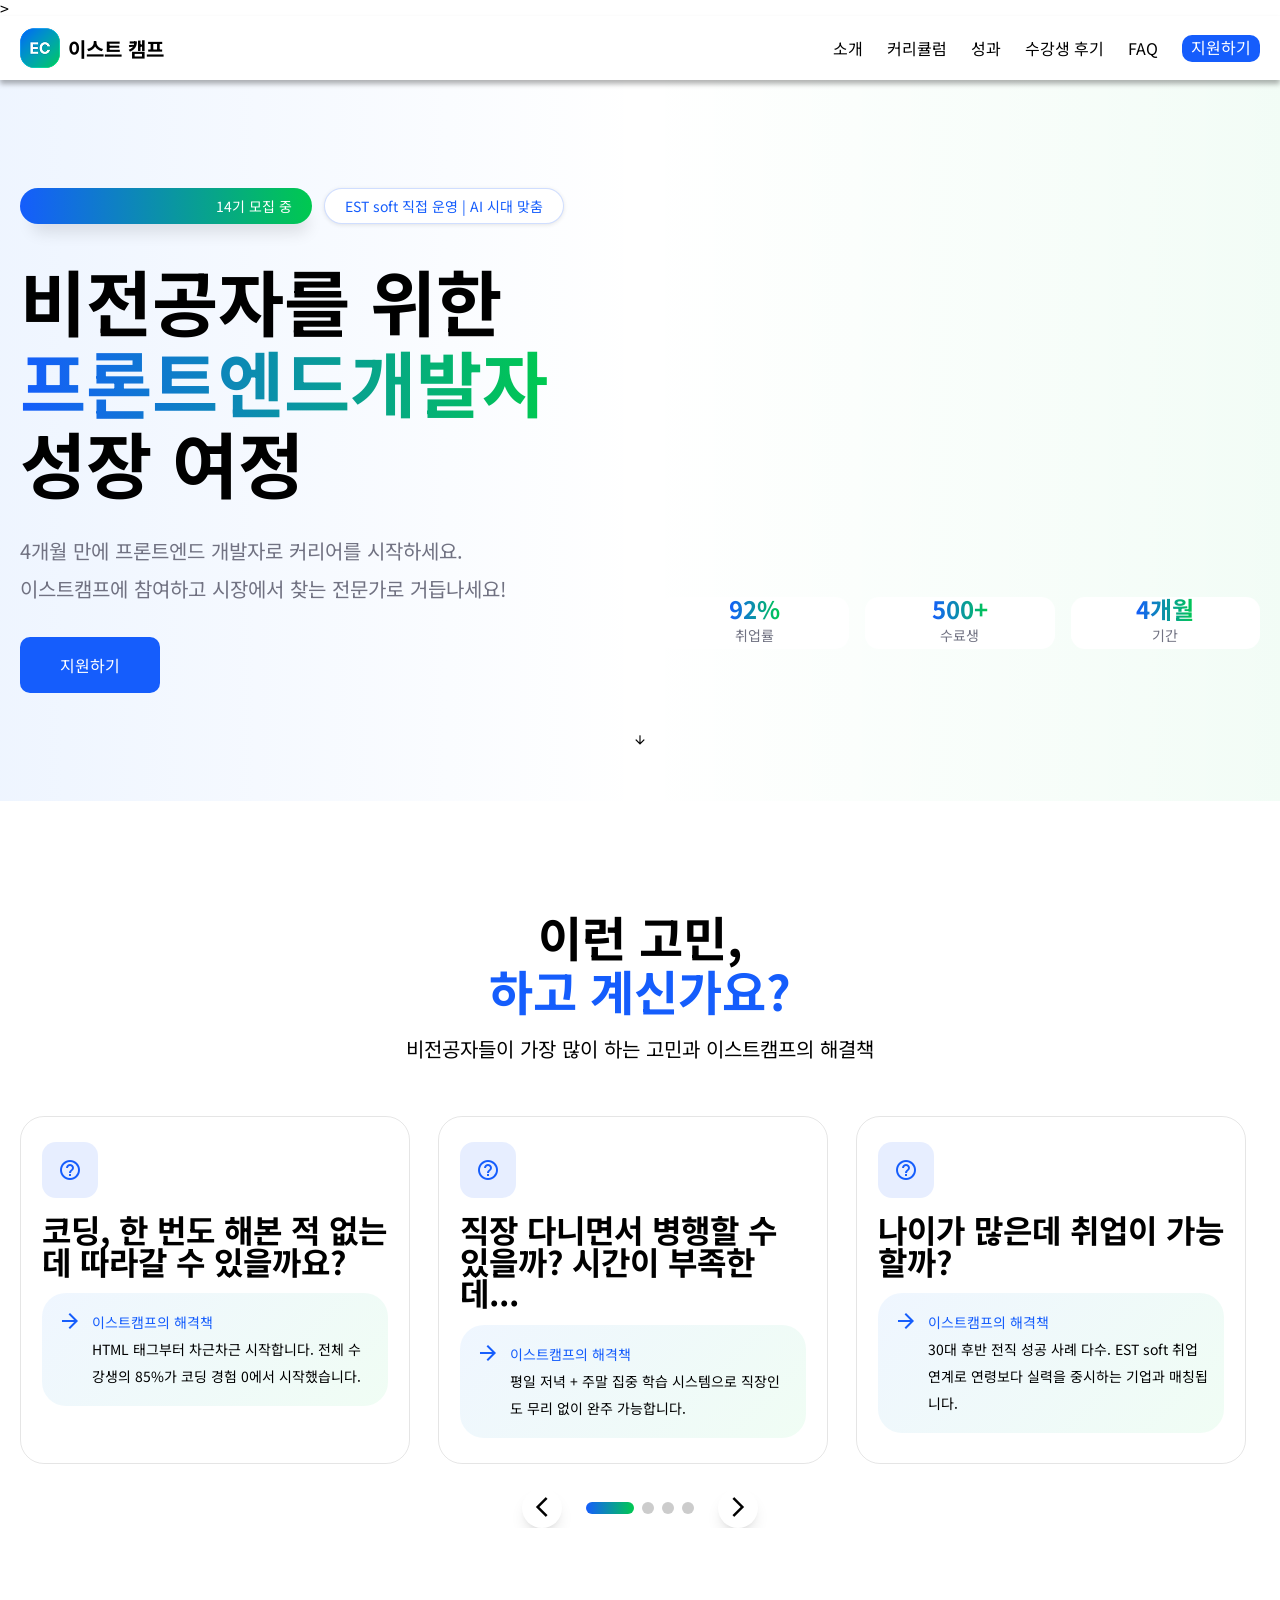
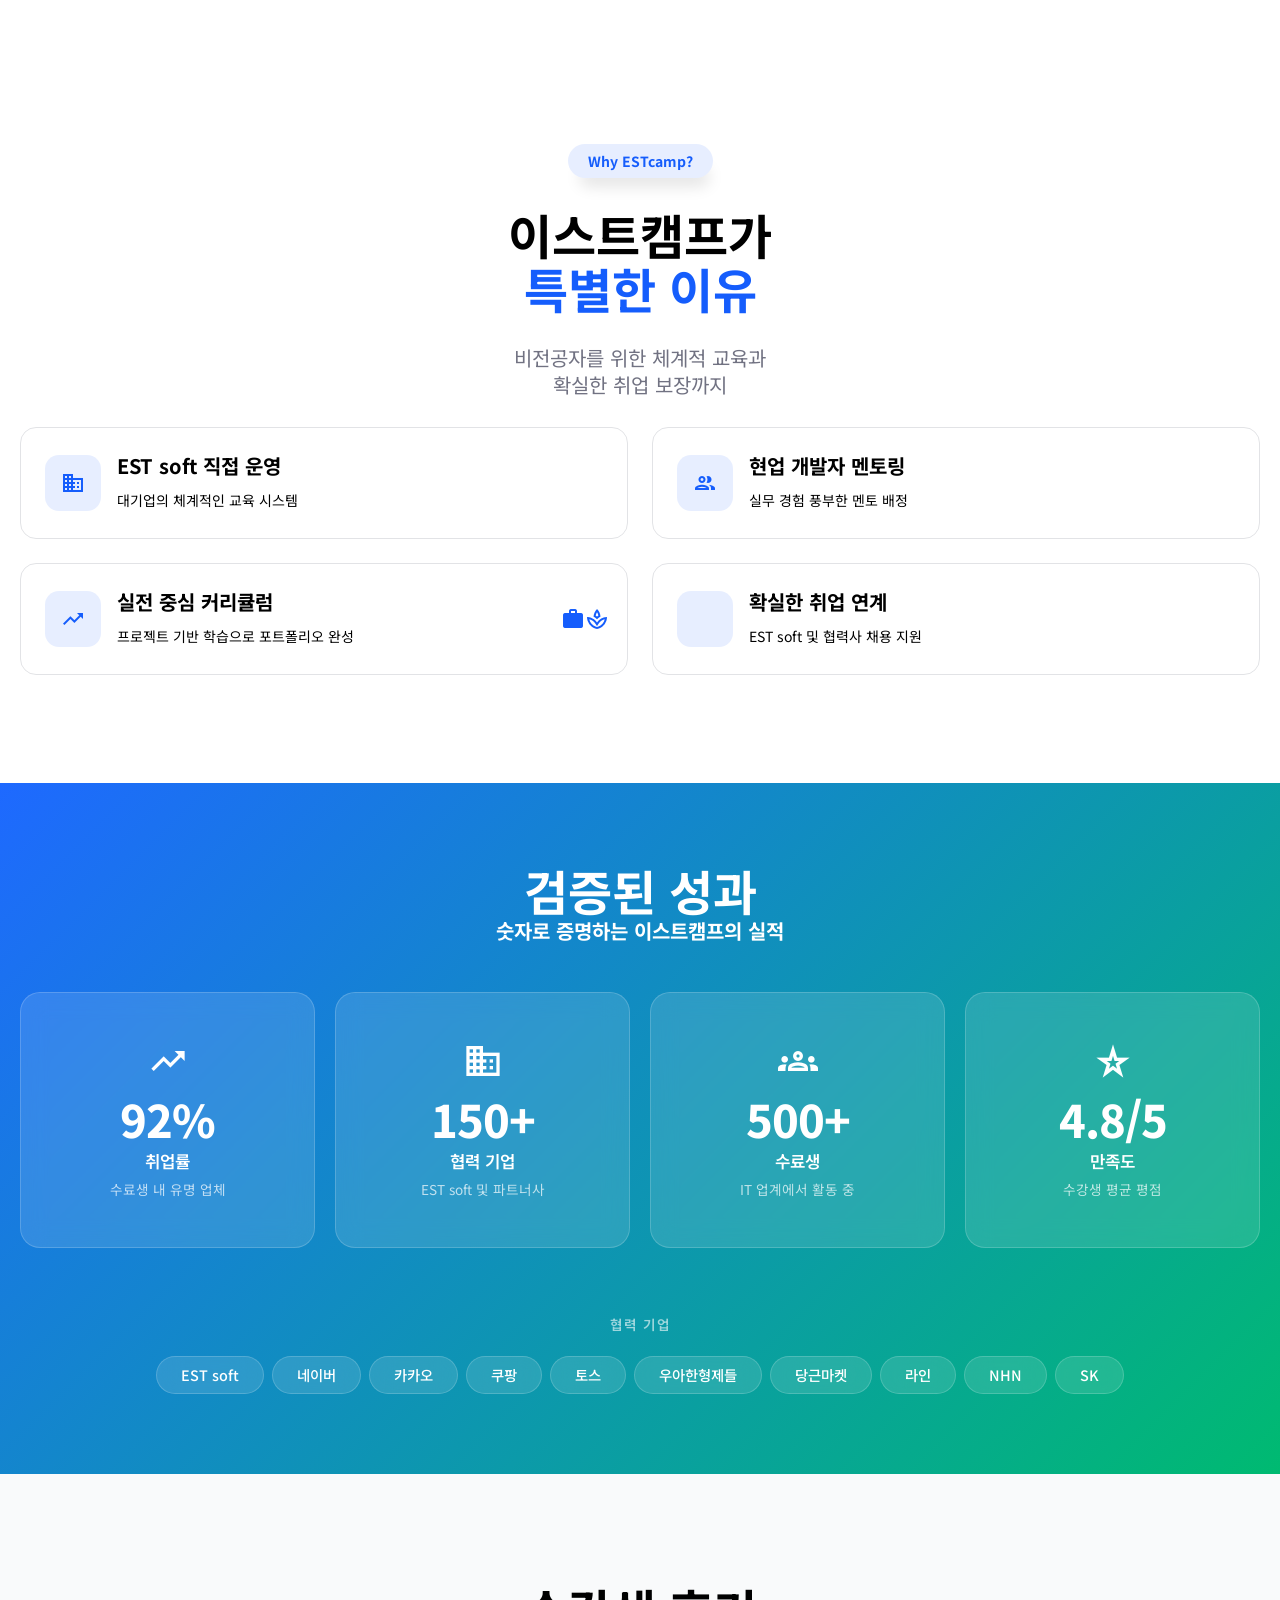
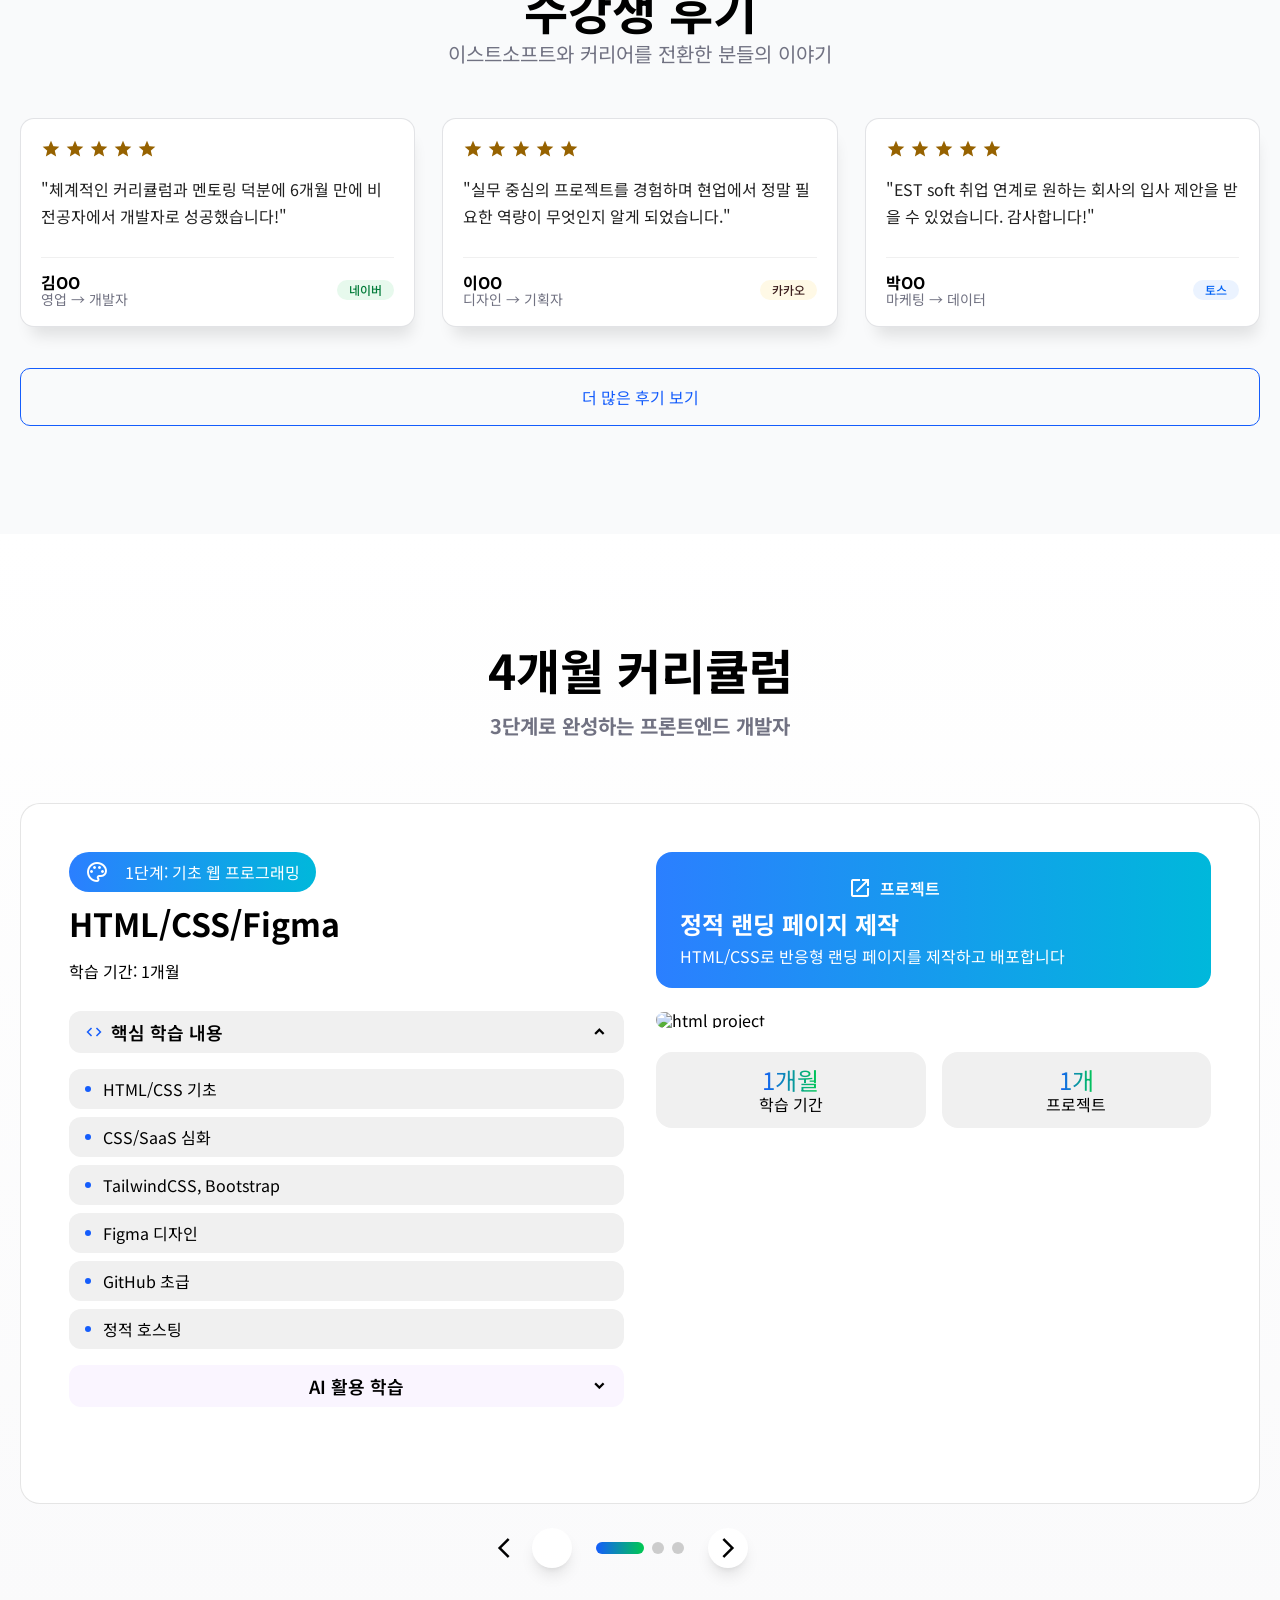
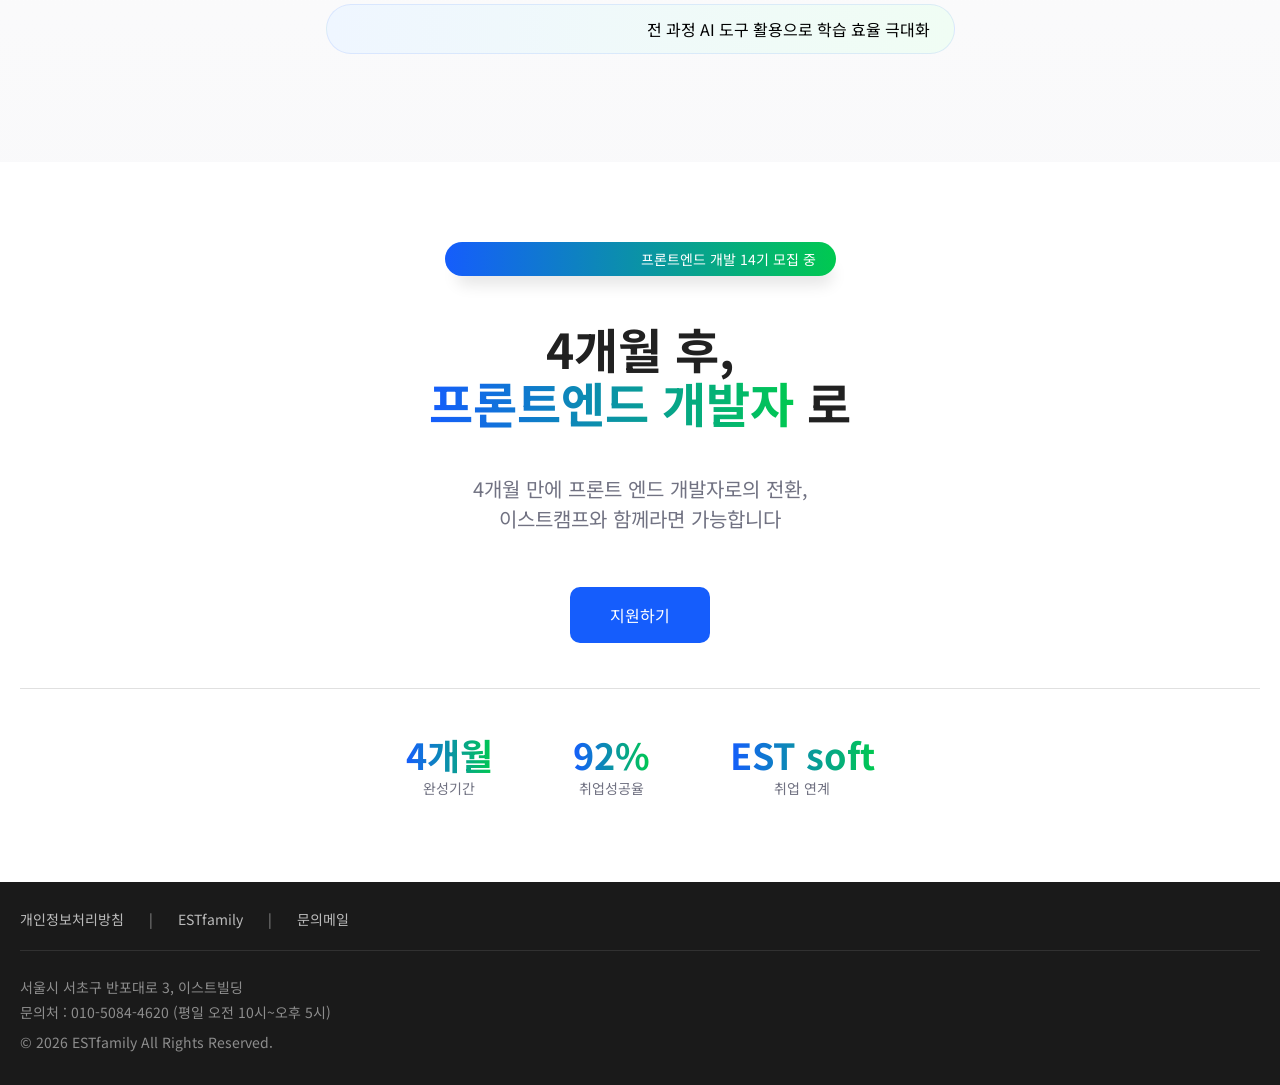
==== commit b6470422: "Merge pull request #67 from JEJU-Ratus/docs feat : menu 내부링크 추가" ====
--- a/index.html
+++ b/index.html
@@ -51,22 +51,22 @@
         <nav>
           <ul>
             <li>
-              <a href="#" class="text-nav">소개</a>
+              <a href="#intro" class="text-nav">소개</a>
             </li>
             <li>
-              <a href="#" class="text-nav">커리큘럼</a>
+              <a href="#curriculum" class="text-nav">커리큘럼</a>
             </li>
             <li>
-              <a href="#" class="text-nav">성과</a>
+              <a href="#result" class="text-nav">성과</a>
             </li>
             <li>
-              <a href="#" class="text-nav">수강생 후기</a>
+              <a href="#review" class="text-nav">수강생 후기</a>
             </li>
             <li>
               <a href="#" class="text-nav">FAQ</a>
             </li>
             <li>
-              <a href="#" class="btn btn-header">지원하기</a>
+              <a href="#cta" class="btn btn-header">지원하기</a>
             </li>
           </ul>
         </nav>
@@ -74,7 +74,7 @@
     </header>
     <main>
       <!-- hero sectiton - 송민혁 -->
-      <section class="hero">
+      <section class="hero" id="intro">
         <div class="container hero-wrapper">
           <header class="hero-content">
             <div class="badge-wrapper">
@@ -369,7 +369,7 @@
       </section>
 
       <!-- result section - 강형규 -->
-      <section class="result" aria-labelledby="result-title">
+      <section class="result" aria-labelledby="result-title" id="result">
         <div class="container flex-column margin-auto">
           <header class="result-header">
             <h3 id="result-title" class="text-heading-2xl">검증된 성과</h3>
@@ -439,7 +439,7 @@
       </section>
 
       <!-- review section - 강형규 -->
-      <section class="review" aria-labelledby="review-title">
+      <section class="review" aria-labelledby="review-title" id="review">
         <div class="container flex-column margin-auto">
           <header class="review-header">
             <h3 id="review-title" class="text-heading-2xl">수강생 후기</h3>
@@ -520,7 +520,10 @@
       </section>
 
       <!-- curriculum section - 안건욱 -->
-      <section class="curriculum" aria-labelledby="curriculum-title">
+      <section
+        class="curriculum"
+        aria-labelledby="curriculum-title"
+        id="curriculum">
         <div class="container flex-column margin-auto">
           <header class="curriculum-header">
             <h3 id="curriculum-title" class="text-heading-2xl">
@@ -882,7 +885,7 @@
       <!-- //안건욱 -->
 
       <!-- cta section - 남윤동 -->
-      <section class="cta" aria-labelledby="cta-title">
+      <section class="cta" aria-labelledby="cta-title" id="cta">
         <div class="container">
           <div class="cta-content">
             <div class="badge">
--- a/css/index.css
+++ b/css/index.css
@@ -332,11 +332,13 @@
 }
 /* 버튼 */
 .slide-button {
-  align-content: center;
-  position: absolute;
-  left: 50%;
-  height: 50px;
-  transform: translateX(-50%);
+  display: flex;
+  gap: 1.5rem;
+  align-items: center;
+  justify-content: center;
+  width: fit-content;
+  margin-top: 24px;
+  margin-inline: auto;
 }
 .slide-button label {
   display: none;
@@ -344,7 +346,6 @@
   box-shadow:
     0 10px 15px -3px #0000001a,
     0 4px 6px -4px #0000001a;
-  position: absolute;
   top: 7px;
   width: 40px;
   height: 40px;
@@ -357,23 +358,16 @@
   background-color: var(--color-primary);
   color: white;
 }
-.slide-button .left {
-  transform: translateX(-200%);
-}
-.slide-button .right {
-  transform: translateX(100%);
-}
-
-.problem-slide [id="slide01"]:checked ~ .slide-button a label:nth-child(1) {
+.problem-slide [id="slide01"]:checked ~ .slide-button div label:nth-child(1) {
   display: inline-block;
 }
-.problem-slide [id="slide02"]:checked ~ .slide-button a label:nth-child(2) {
+.problem-slide [id="slide02"]:checked ~ .slide-button div label:nth-child(2) {
   display: inline-block;
 }
-.problem-slide [id="slide03"]:checked ~ .slide-button a label:nth-child(3) {
+.problem-slide [id="slide03"]:checked ~ .slide-button div label:nth-child(3) {
   display: inline-block;
 }
-.problem-slide [id="slide04"]:checked ~ .slide-button a label:nth-child(4) {
+.problem-slide [id="slide04"]:checked ~ .slide-button div label:nth-child(4) {
   display: inline-block;
 }
 /* nav */
@@ -940,7 +934,7 @@
 
 .curriculum-core-title::after,
 .curriculum-ai-title::after {
-  font-family: "Material Icons";
+  font-family: "Material Icons Outlined";
   transition: transform 0.3s;
   content: "\e313";
 }
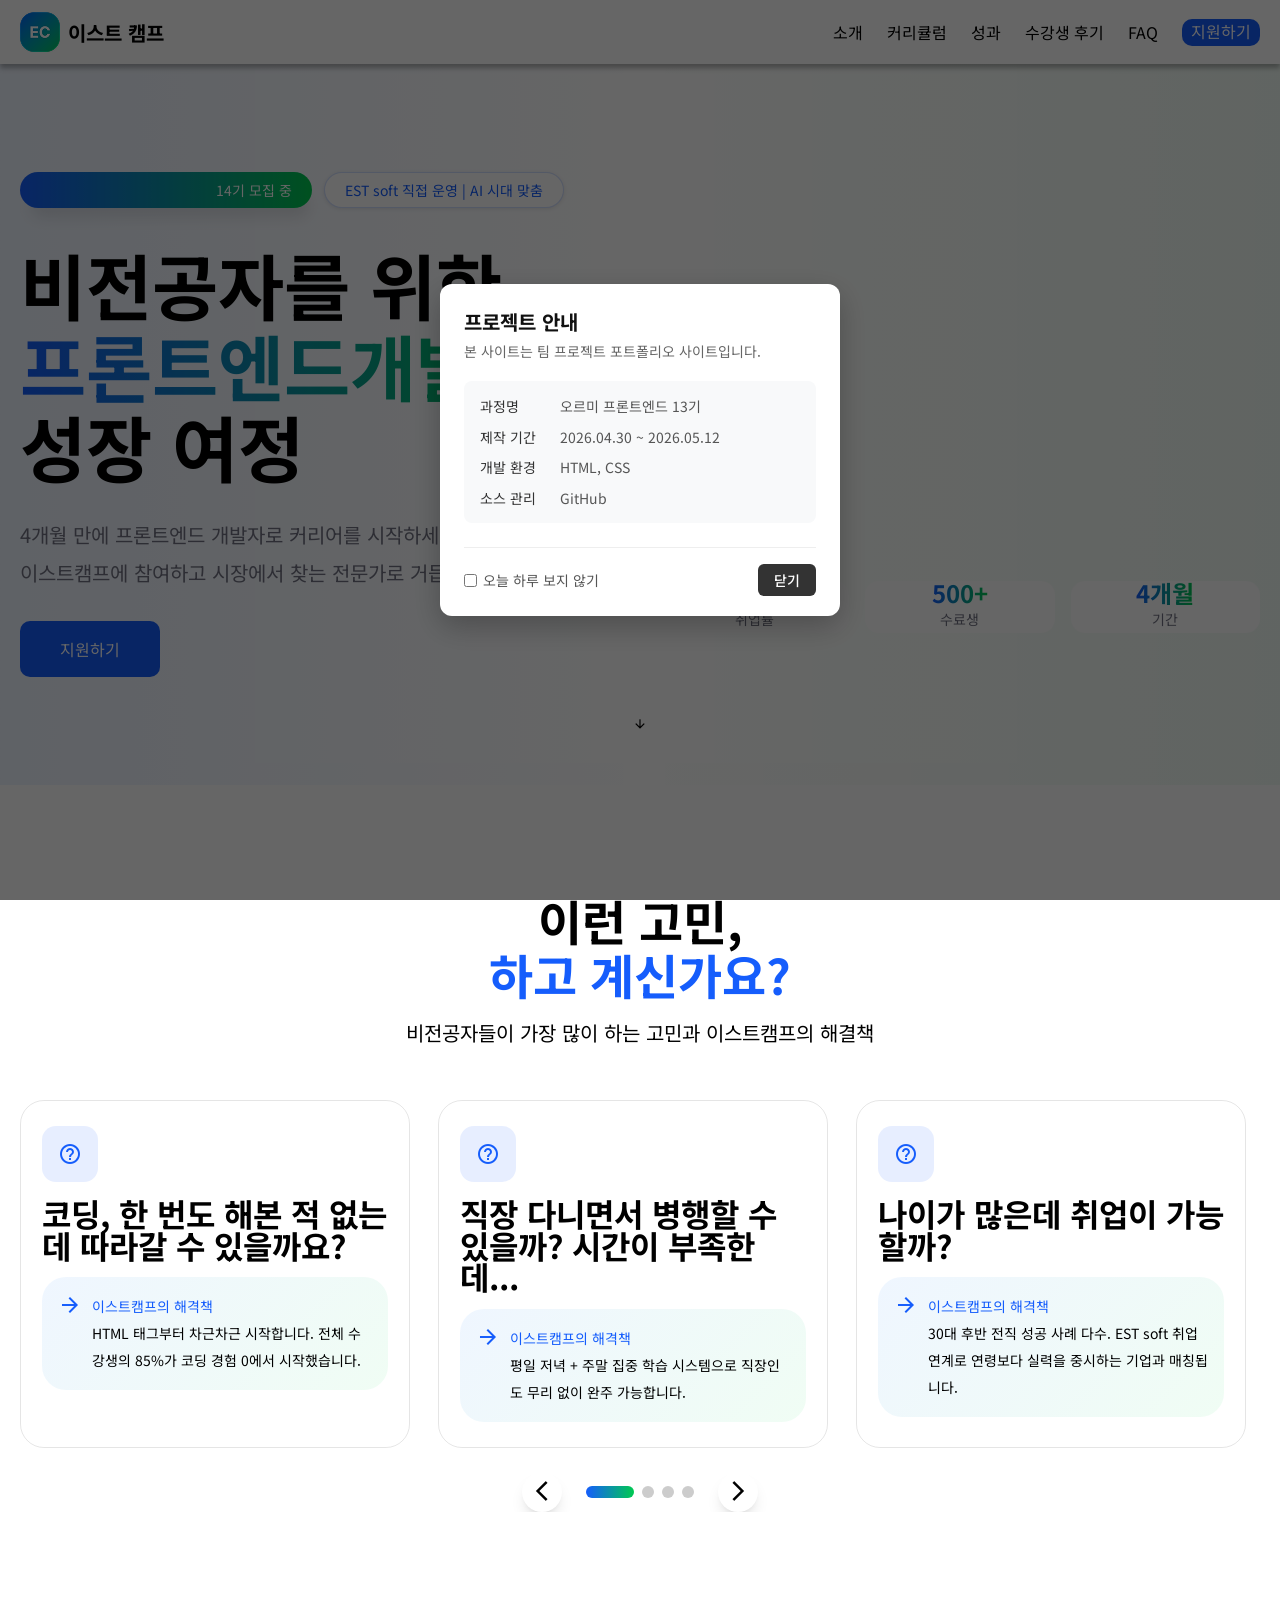
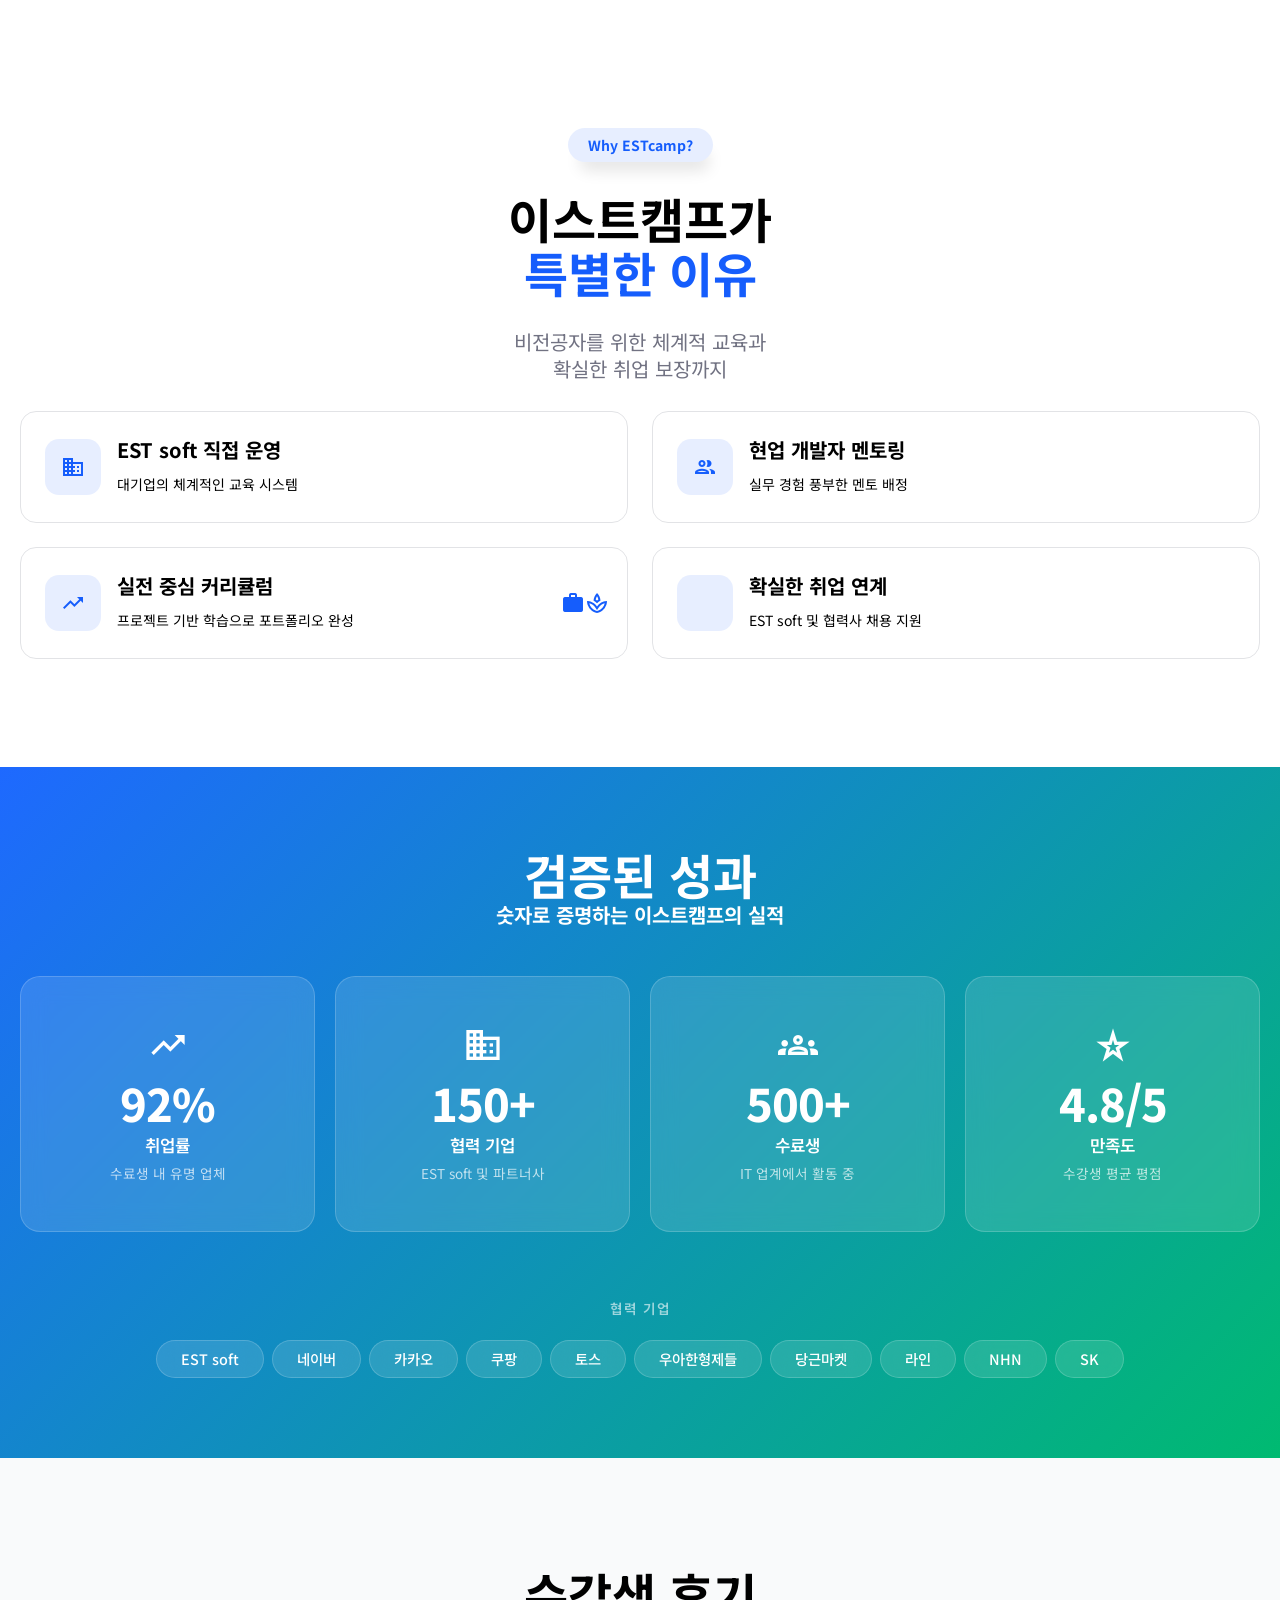
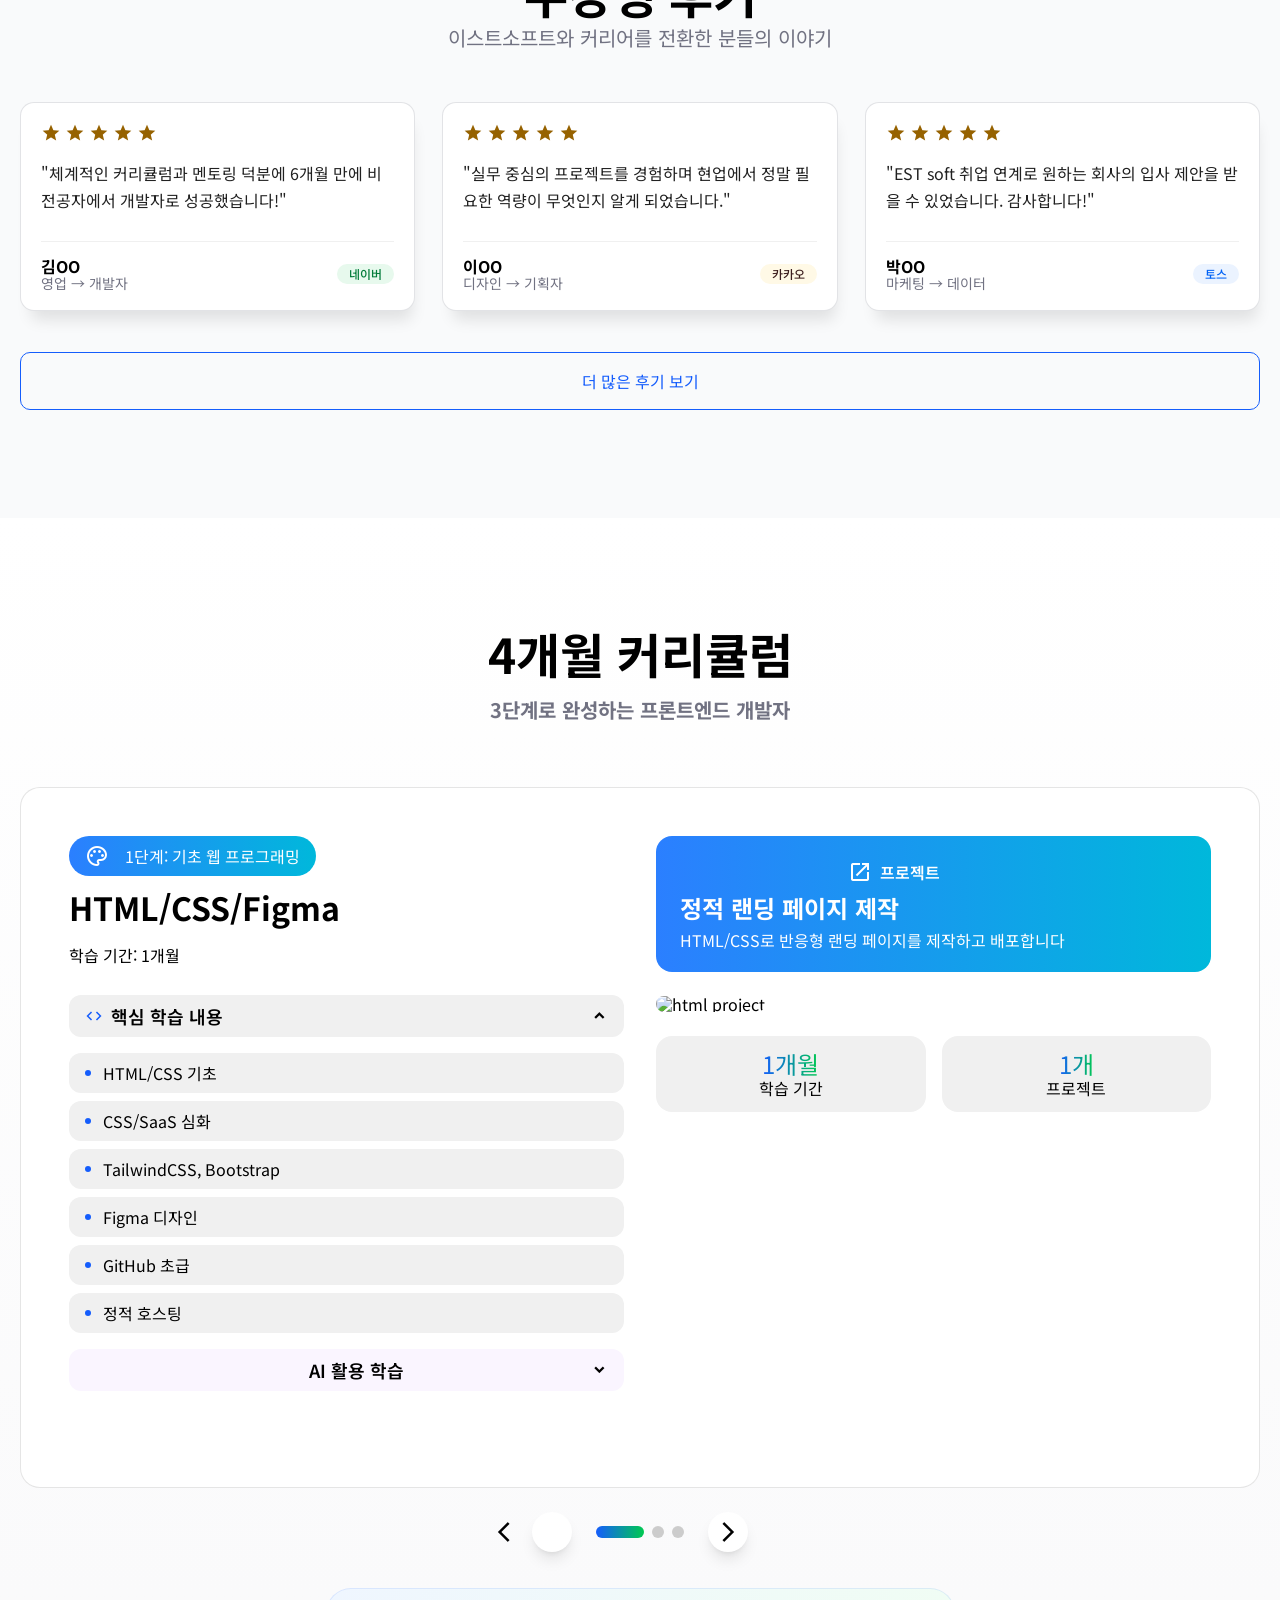
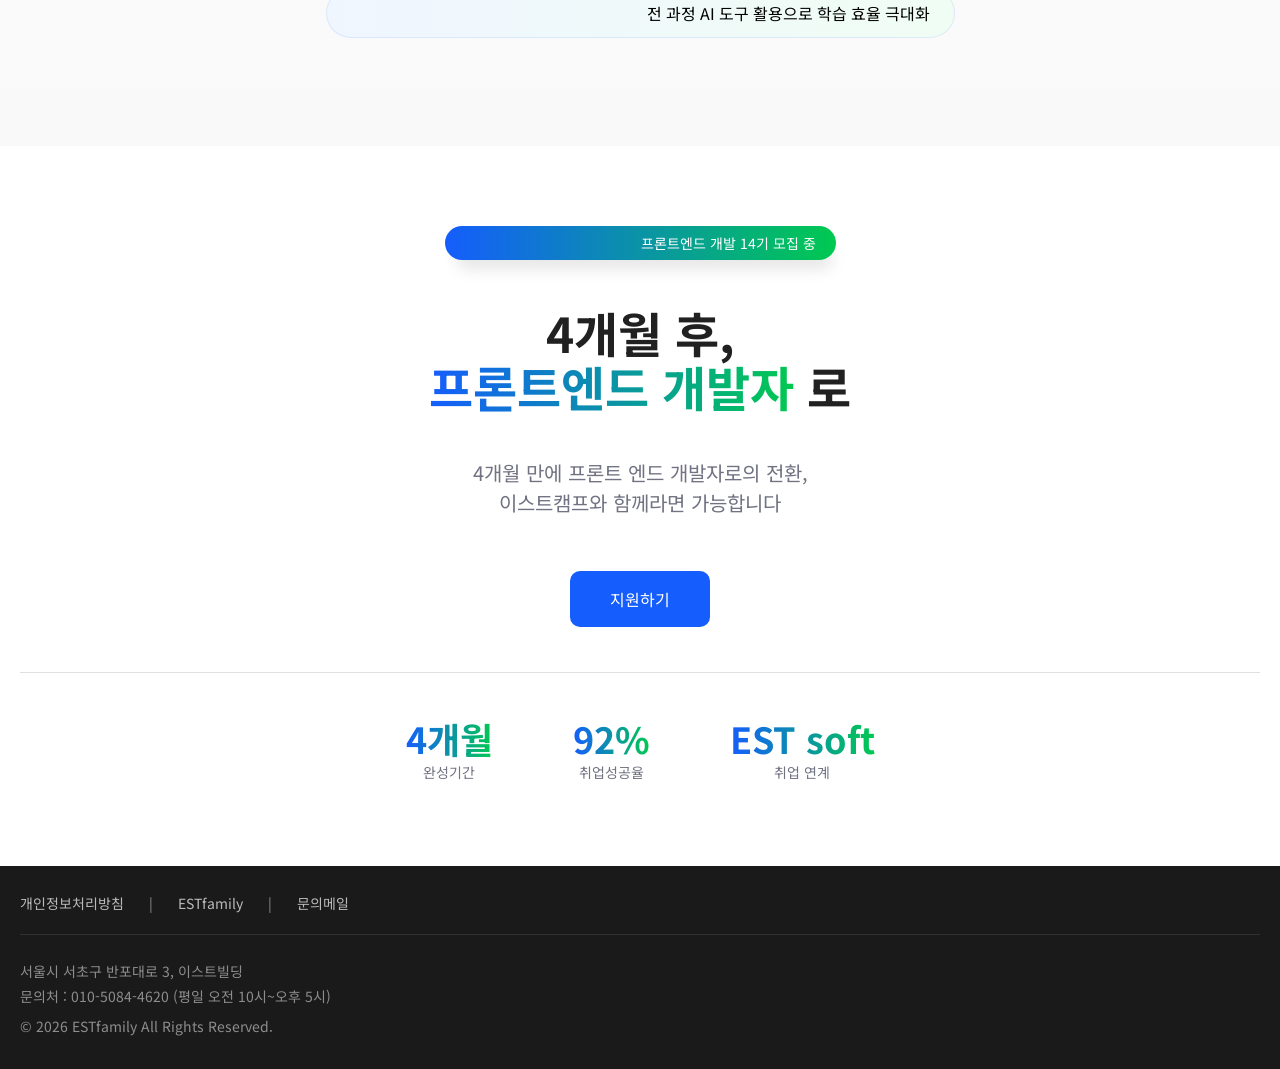
==== commit 2546480d: "팝업 띄우기" ====
--- a/index.html
+++ b/index.html
@@ -12,7 +12,6 @@
     <link
       href="https://fonts.googleapis.com/css2?family=Noto+Sans+KR:wght@100..900&display=swap"
       rel="stylesheet" />
-    >
     <link
       href="https://fonts.googleapis.com/icon?family=Material+Icons+Outlined"
       rel="stylesheet" />
@@ -25,7 +24,33 @@
     <link rel="stylesheet" href="css/common.css" />
     <link rel="stylesheet" href="css/index.css" />
   </head>
-
+  <div id="main-popup" class="popup-overlay">
+    <div class="popup-content">
+      <div class="popup-body">
+        <h2>프로젝트 안내</h2>
+        <p class="popup-intro">
+          본 사이트는 팀 프로젝트 포트폴리오 사이트입니다.
+        </p>
+
+        <ul class="project-info-list">
+          <li><strong>과정명</strong> <span>오르미 프론트엔드 13기</span></li>
+          <li>
+            <strong>제작 기간</strong> <span>2026.04.30 ~ 2026.05.12</span>
+          </li>
+          <li><strong>개발 환경</strong> <span>HTML, CSS</span></li>
+          <li><strong>소스 관리</strong> <span>GitHub</span></li>
+        </ul>
+      </div>
+
+      <div class="popup-footer">
+        <label class="popup-today-label">
+          <input type="checkbox" id="today-close-checkbox" /> 오늘 하루 보지
+          않기
+        </label>
+        <button id="popup-close-btn" class="popup-close-btn">닫기</button>
+      </div>
+    </div>
+  </div>
   <body>
     <!-- header - 김기용 -->
     <header class="header">
@@ -970,5 +995,6 @@
         </div>
       </div>
     </footer>
+    <script src="script.js"></script>
   </body>
 </html>
--- a/css/index.css
+++ b/css/index.css
@@ -1417,3 +1417,109 @@
   margin-top: 4px;
   color: rgba(255, 255, 255, 0.5);
 }
+/* 팝업 전체 배경 */
+.popup-overlay {
+  position: fixed;
+  top: 0;
+  left: 0;
+  width: 100vw;
+  height: 100vh;
+  background-color: rgba(0, 0, 0, 0.6);
+  display: flex;
+  justify-content: center;
+  align-items: center;
+  z-index: 10000; /* 헤더보다 위에 뜨도록 설정 */
+}
+
+/* 팝업 모달창 본체 */
+.popup-content {
+  background-color: #ffffff;
+  padding: 28px 24px 20px;
+  border-radius: 12px;
+  width: 90%;
+  max-width: 400px;
+  box-shadow: 0 10px 30px rgba(0, 0, 0, 0.25);
+  box-sizing: border-box;
+}
+
+/* 팝업 타이틀 및 소개글 */
+.popup-body h2 {
+  font-size: 20px;
+  color: #111;
+  margin: 0 0 10px 0;
+  font-weight: 700;
+}
+.popup-body .popup-intro {
+  font-size: 14px;
+  color: #666;
+  line-height: 1.4;
+  margin: 0 0 20px 0;
+}
+
+/* 프로젝트 상세 내용 리스트 스타일 */
+.project-info-list {
+  list-style: none;
+  padding: 0;
+  margin: 0 0 24px 0;
+  background-color: #f8f9fa; /* 연한 배경으로 감싸서 강조 */
+  border-radius: 8px;
+  padding: 14px 16px;
+}
+.project-info-list li {
+  display: flex;
+  font-size: 14px;
+  line-height: 1.6;
+  margin-bottom: 8px;
+}
+.project-info-list li:last-child {
+  margin-bottom: 0; /* 마지막 항목 여백 제거 */
+}
+.project-info-list li strong {
+  width: 80px; /* 항목 이름 너비 고정으로 줄맞춤 */
+  color: #333;
+  flex-shrink: 0;
+}
+.project-info-list li span {
+  color: #555;
+}
+
+/* 하단 버튼 영역 */
+.popup-footer {
+  padding-top: 16px;
+  border-top: 1px solid #eee;
+  display: flex;
+  justify-content: space-between;
+  align-items: center;
+}
+
+/* 오늘 하루 보지 않기 라벨 */
+.popup-today-label {
+  font-size: 14px;
+  color: #555;
+  cursor: pointer;
+  display: flex;
+  align-items: center;
+  gap: 6px;
+  user-select: none;
+}
+
+/* 닫기 버튼 */
+.popup-close-btn {
+  background-color: #333; /* 프로젝트 메인 테마색이 있다면 변경 가능 */
+  color: #fff;
+  border: none;
+  padding: 8px 16px;
+  border-radius: 6px;
+  font-size: 14px;
+  cursor: pointer;
+  font-weight: 500;
+  transition: background 0.2s;
+}
+.popup-close-btn:hover {
+  background-color: #111;
+}
+
+/* 자바스크립트 제어용 클래스 */
+.popup-overlay.hidden {
+  display: none !important;
+}
